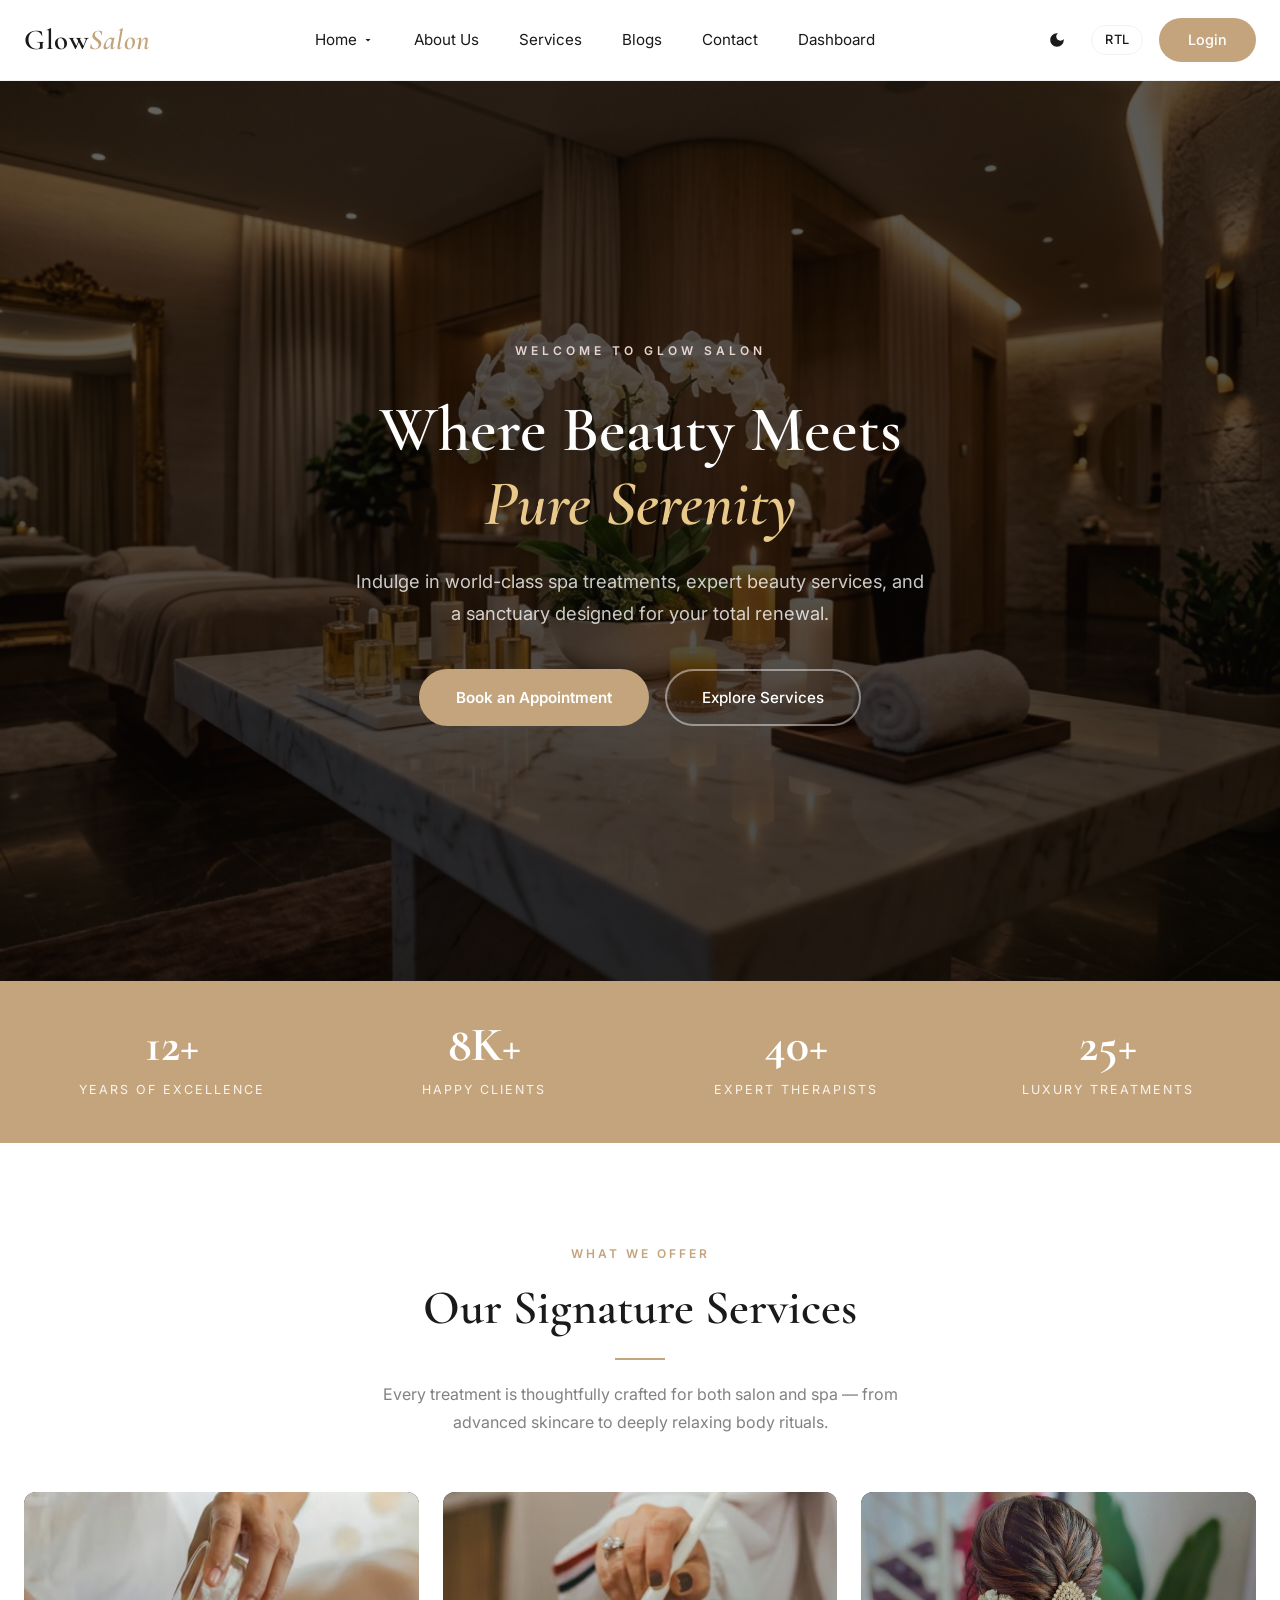
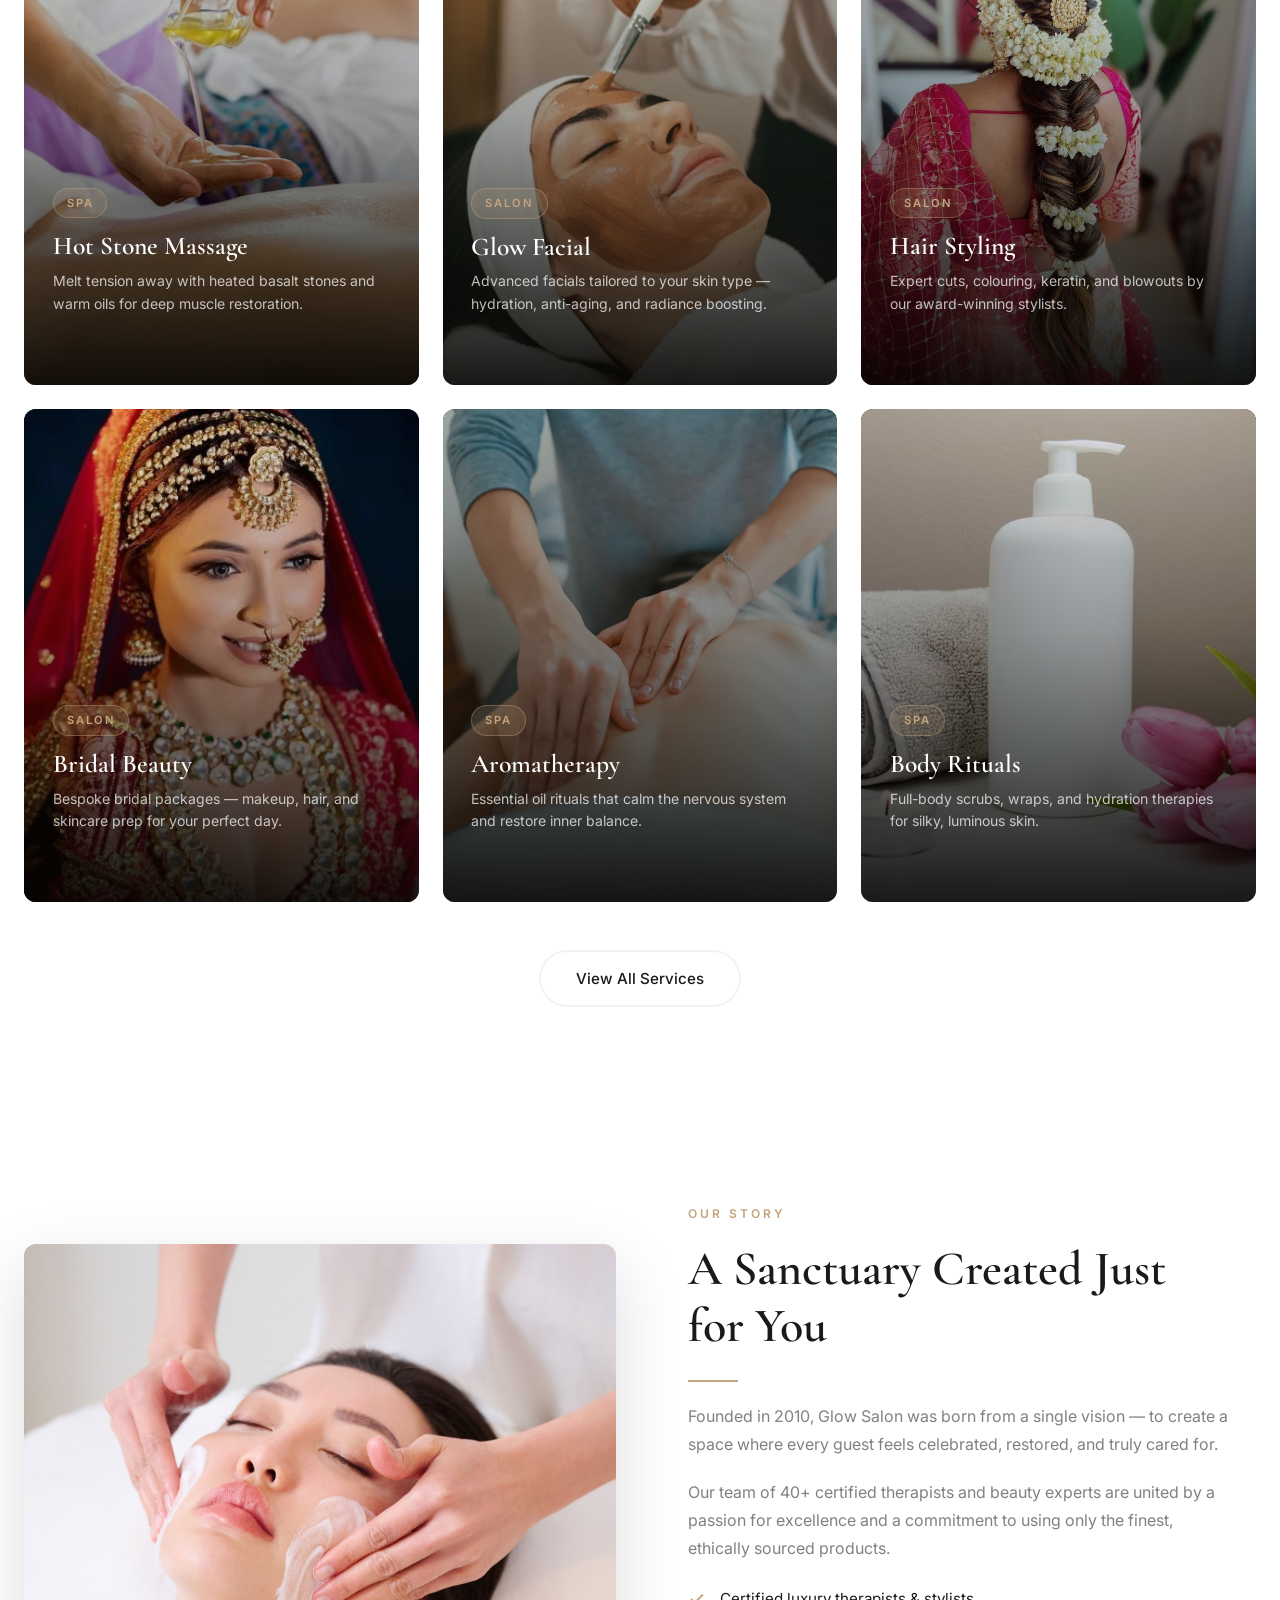
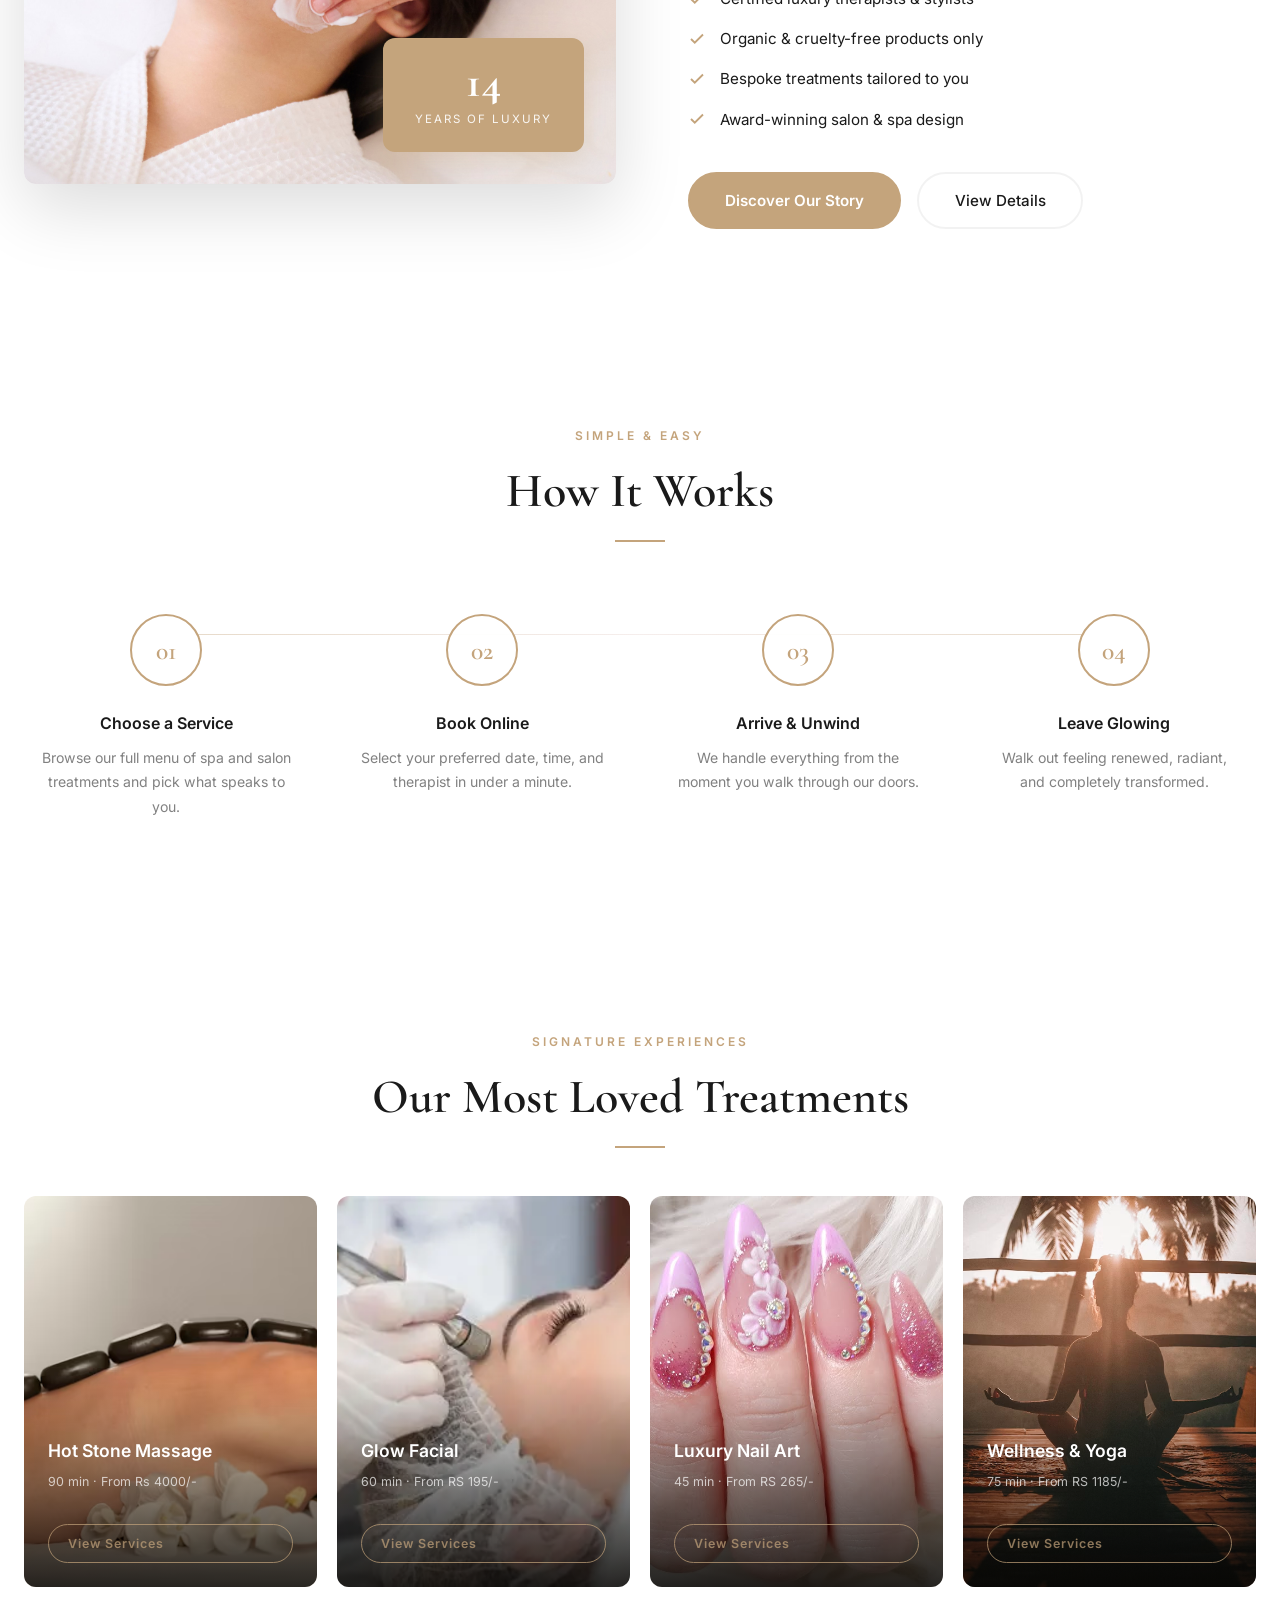
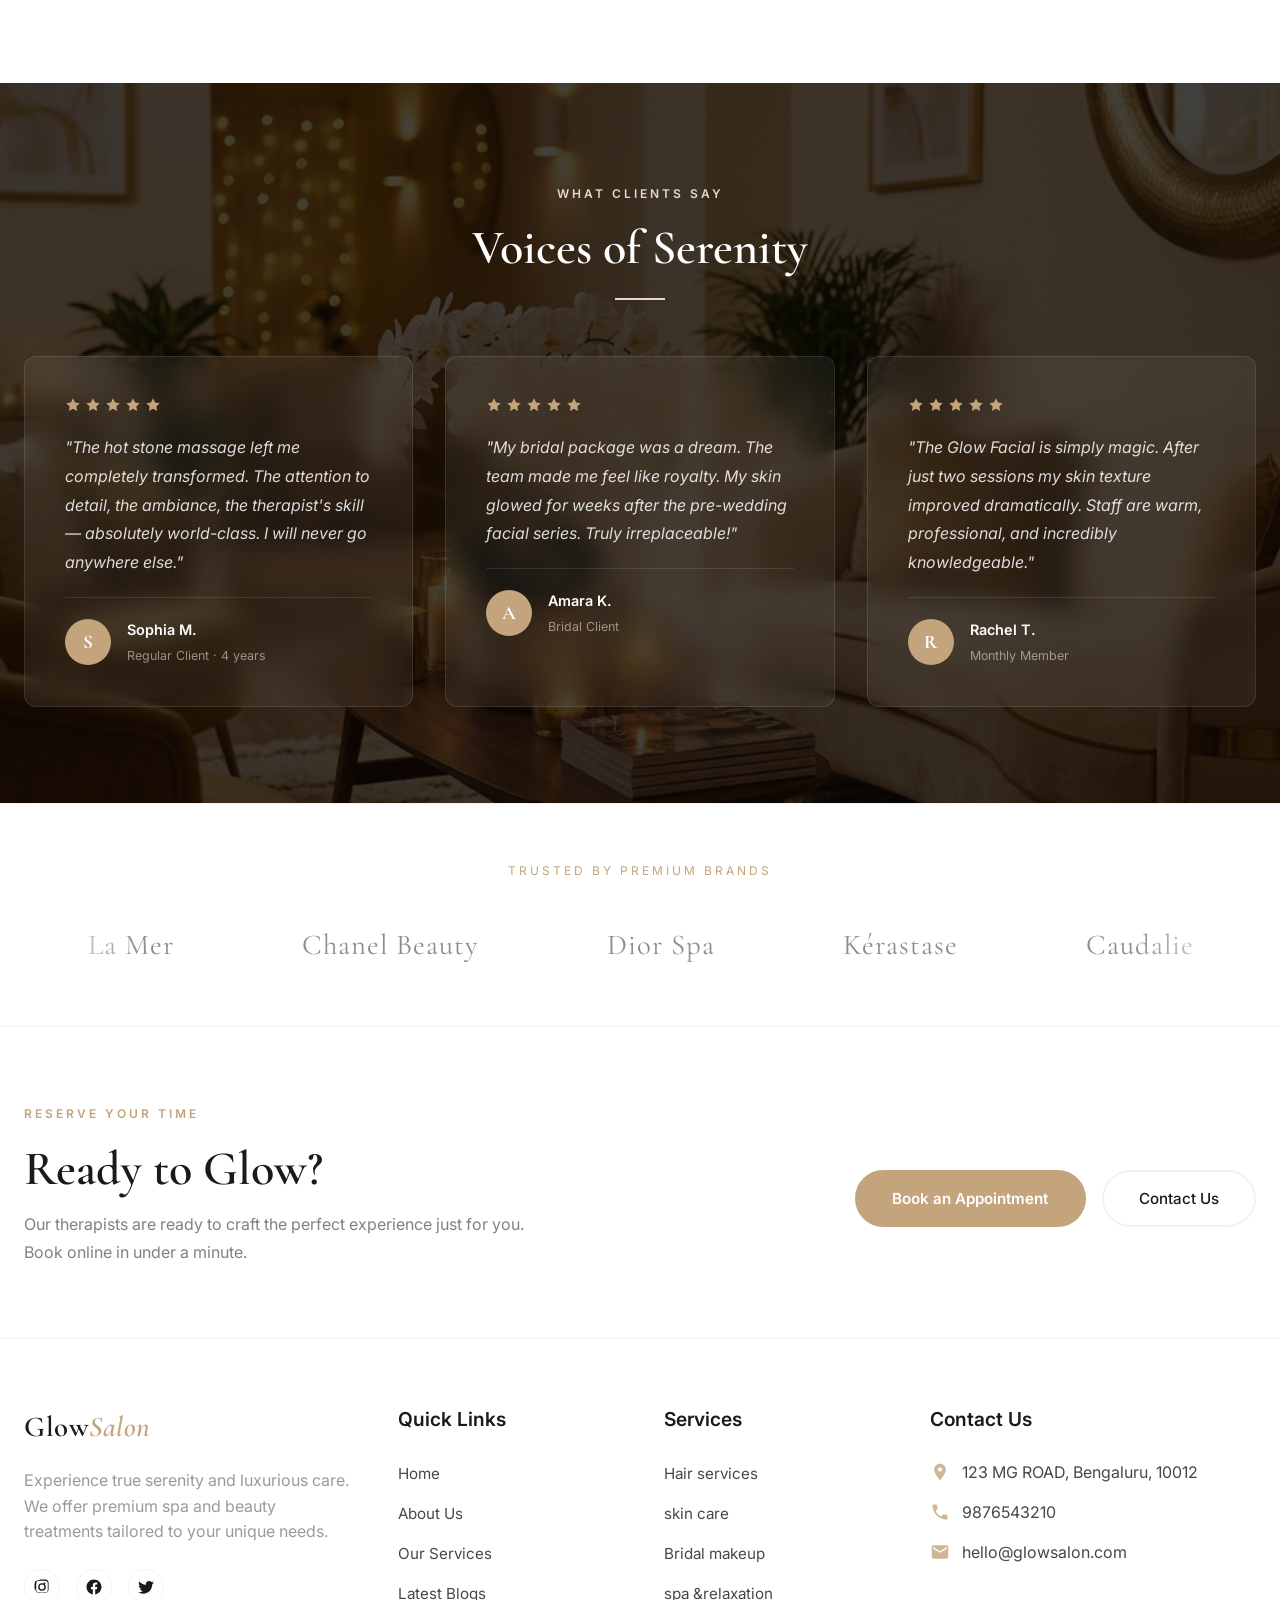
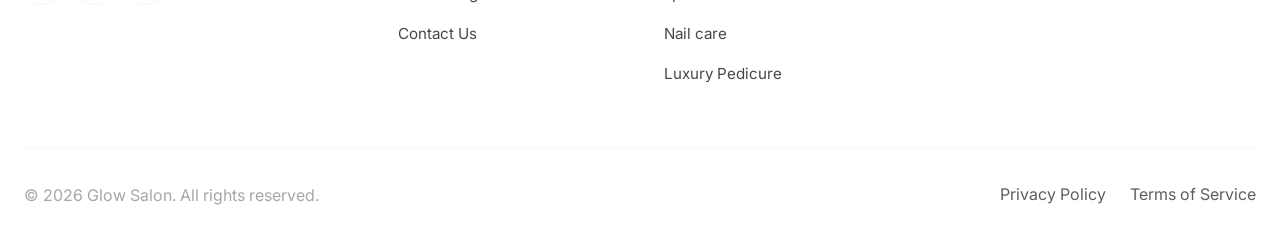
==== index.html @ 2a0e1c9e "update" ====
<!DOCTYPE html>
<html lang="en" dir="ltr">
<head>
    <meta charset="UTF-8">
    <meta name="viewport" content="width=device-width, initial-scale=1.0">
    <title>Glow Salon | Premium Spa & Beauty</title>
    <meta name="description" content="Glow Salon offers premium spa treatments, beauty services, and wellness experiences. Book your luxurious appointment today.">

    <!-- Favicon -->
    <!--<link rel="icon" type="image/svg+xml" href="data:image/svg+xml,<svg xmlns='http://www.w3.org/2000/svg' viewBox='0 0 24 24' fill='none' stroke='%23C4A47C' stroke-width='1.5'><path d='M12 22c-4-4-6-8-6-12 0-3.5 2-6 6-8 4 2 6 4.5 6 8 0 4-2 8-6 12z'/></svg>">-->
<link rel="icon" type="image/png" href="../Images/makeup (2).png">
    <!-- Fonts -->
    <link rel="preconnect" href="https://fonts.googleapis.com">
    <link href="https://fonts.googleapis.com/css2?family=Cormorant+Garamond:ital,wght@0,500;0,600;0,700;1,500&family=Inter:wght@300;400;500;600&display=swap" rel="stylesheet">

    <!-- Stylesheets -->
    <link rel="stylesheet" href="css/navbar.css">
    <link rel="stylesheet" href="css/global.css">
    <link rel="stylesheet" href="css/footer.css">
    <link rel="stylesheet" href="css/home.css">
</head>
<body data-theme="light">

    <!-- HEADER -->
    <div id="header-placeholder"></div>

    <main>

        <!-- ===================== HERO ===================== -->
        <section class="hero" id="home">
            <div class="hero-bg"></div>
            <div class="hero-overlay"></div>
            <div class="hero-content">
                <span class="section-label">Welcome to Glow Salon</span>
                <h1>Where Beauty Meets<br><em>Pure Serenity</em></h1>
                <p>Indulge in world-class spa treatments, expert beauty services, and a sanctuary designed for your total renewal.</p>
                <div class="btn-group" style="justify-content:center; margin-top:2.5rem;">
                    <a href="#booking" class="btn-primary">Book an Appointment</a>
                    <a href="#services" class="btn-secondary">Explore Services</a>
                </div>
            </div>
            
        </section>

        <!-- ===================== STATS ===================== -->
        <section class="stats-bar">
            <div class="container">
                <div class="stats-grid">
                    <div class="stat-item reveal"><span class="num">12+</span><span class="label">Years of Excellence</span></div>
                    <div class="stat-item reveal reveal-delay-1"><span class="num">8K+</span><span class="label">Happy Clients</span></div>
                    <div class="stat-item reveal reveal-delay-2"><span class="num">40+</span><span class="label">Expert Therapists</span></div>
                    <div class="stat-item reveal reveal-delay-3"><span class="num">25+</span><span class="label">Luxury Treatments</span></div>
                </div>
            </div>
        </section>

        <!-- ===================== SERVICES (Image Cards) ===================== -->
        <section class="services-section section-padding" id="services">
            <div class="container">
                <div class="text-center">
                    <span class="section-label">What We Offer</span>
                    <h2>Our Signature Services</h2>
                    <div class="divider"></div>
                    <p style="max-width:580px; margin-inline:auto;">Every treatment is thoughtfully crafted for both salon and spa — from advanced skincare to deeply relaxing body rituals.</p>
                </div>

                <div class="services-image-grid">

                    <!-- Spa: Hot Stone Massage -->
                    <a href="service-details.html#spa" class="service-img-card reveal" style="text-decoration:none;display:block;">
                        <img src="../images/hot stone.avif" alt="Hot Stone Massage" loading="lazy">
                        <div class="sic-gradient"></div>
                        <div class="sic-overlay"></div>
                        <div class="sic-content">
                            <span class="sic-badge">Spa</span>
                            <h3>Hot Stone Massage</h3>
                            <p>Melt tension away with heated basalt stones and warm oils for deep muscle restoration.</p>
                            <span class="sic-tag">View Details <svg viewBox="0 0 24 24" stroke-width="2"><path d="M5 12h14M12 5l7 7-7 7"/></svg></span>
                        </div>
                    </a>

                    <!-- Salon: Luxury Facial -->
                    <a href="service-details.html#skin" class="service-img-card reveal reveal-delay-1" style="text-decoration:none;display:block;">
                        <img src="../images/facial.avif" alt="Luxury Facial" loading="lazy">
                        <div class="sic-gradient"></div>
                        <div class="sic-overlay"></div>
                        <div class="sic-content">
                            <span class="sic-badge">Salon</span>
                            <h3>Glow Facial</h3>
                            <p>Advanced facials tailored to your skin type — hydration, anti-aging, and radiance boosting.</p>
                            <span class="sic-tag">View Details <svg viewBox="0 0 24 24" stroke-width="2"><path d="M5 12h14M12 5l7 7-7 7"/></svg></span>
                        </div>
                    </a>

                    <!-- Salon: Hair Styling -->
                    <a href="service-details.html#hair" class="service-img-card reveal reveal-delay-2" style="text-decoration:none;display:block;">
                        <img src="../images/hair style.jpg" alt="Hair Styling" loading="lazy">
                        <div class="sic-gradient"></div>
                        <div class="sic-overlay"></div>
                        <div class="sic-content">
                            <span class="sic-badge">Salon</span>
                            <h3>Hair Styling</h3>
                            <p>Expert cuts, colouring, keratin, and blowouts by our award-winning stylists.</p>
                            <span class="sic-tag">View Details <svg viewBox="0 0 24 24" stroke-width="2"><path d="M5 12h14M12 5l7 7-7 7"/></svg></span>
                        </div>
                    </a>

                    <!-- Salon: Bridal Makeup -->
                    <a href="service-details.html#bridal" class="service-img-card reveal" style="text-decoration:none;display:block;">
                        <img src="../images/bride.jpg" alt="Bridal Makeup" loading="lazy">
                        <div class="sic-gradient"></div>
                        <div class="sic-overlay"></div>
                        <div class="sic-content">
                            <span class="sic-badge">Salon</span>
                            <h3>Bridal Beauty</h3>
                            <p>Bespoke bridal packages — makeup, hair, and skincare prep for your perfect day.</p>
                            <span class="sic-tag">View Details <svg viewBox="0 0 24 24" stroke-width="2"><path d="M5 12h14M12 5l7 7-7 7"/></svg></span>
                        </div>
                    </a>

                    <!-- Spa: Aromatherapy -->
                    <a href="service-details.html#spa" class="service-img-card reveal reveal-delay-1" style="text-decoration:none;display:block;">
                        <img src="../images/aroma therapy.avif" alt="Aromatherapy" loading="lazy">
                        <div class="sic-gradient"></div>
                        <div class="sic-overlay"></div>
                        <div class="sic-content">
                            <span class="sic-badge">Spa</span>
                            <h3>Aromatherapy</h3>
                            <p>Essential oil rituals that calm the nervous system and restore inner balance.</p>
                            <span class="sic-tag">View Details <svg viewBox="0 0 24 24" stroke-width="2"><path d="M5 12h14M12 5l7 7-7 7"/></svg></span>
                        </div>
                    </a>

                    <!-- Spa: Body Ritual -->
                    <a href="service-details.html#spa" class="service-img-card reveal reveal-delay-2" style="text-decoration:none;display:block;">
                        <img src="../images/body.avif" alt="Body Ritual" loading="lazy">
                        <div class="sic-gradient"></div>
                        <div class="sic-overlay"></div>
                        <div class="sic-content">
                            <span class="sic-badge">Spa</span>
                            <h3>Body Rituals</h3>
                            <p>Full-body scrubs, wraps, and hydration therapies for silky, luminous skin.</p>
                            <span class="sic-tag">View Details <svg viewBox="0 0 24 24" stroke-width="2"><path d="M5 12h14M12 5l7 7-7 7"/></svg></span>
                        </div>
                    </a>

                </div>

                <div class="text-center" style="margin-top:3rem;">
                    <a href="services.html" class="btn-secondary">View All Services</a>
                </div>
            </div>
        </section>

        <!-- ===================== ABOUT ===================== -->
        <section class="about-section section-padding" id="about">
            <div class="container">
                <div class="grid-2">
                    <div class="about-image-wrap reveal-left">
                        <img src="../images/cleansing.jpg" alt="Luxury spa treatment room" loading="lazy">
                        <div class="about-badge">
                            <span class="big">14</span>
                            <span class="small">Years of Luxury</span>
                        </div>
                    </div>
                    <div class="about-text reveal-right">
                        <span class="section-label">Our Story</span>
                        <h2>A Sanctuary Created Just for You</h2>
                        <div class="divider left"></div>
                        <p>Founded in 2010, Glow Salon was born from a single vision — to create a space where every guest feels celebrated, restored, and truly cared for.</p>
                        <p>Our team of 40+ certified therapists and beauty experts are united by a passion for excellence and a commitment to using only the finest, ethically sourced products.</p>
                        <ul class="about-list">
                            <li><svg viewBox="0 0 24 24"><path d="M20 6 9 17l-5-5"/></svg> Certified luxury therapists & stylists</li>
                            <li><svg viewBox="0 0 24 24"><path d="M20 6 9 17l-5-5"/></svg> Organic & cruelty-free products only</li>
                            <li><svg viewBox="0 0 24 24"><path d="M20 6 9 17l-5-5"/></svg> Bespoke treatments tailored to you</li>
                            <li><svg viewBox="0 0 24 24"><path d="M20 6 9 17l-5-5"/></svg> Award-winning salon & spa design</li>
                        </ul>
                        <div class="btn-group">
                            <a href="about.html" class="btn-primary">Discover Our Story</a>
                            <a href="#booking" class="btn-secondary">View Details</a>
                        </div>
                    </div>
                </div>
            </div>
        </section>

        <!-- ===================== HOW IT WORKS ===================== -->
        <section class="process-section section-padding">
            <div class="container">
                <div class="text-center">
                    <span class="section-label">Simple & Easy</span>
                    <h2>How It Works</h2>
                    <div class="divider"></div>
                </div>
                <div class="process-grid">
                    <div class="process-step reveal">
                        <div class="process-num">01</div>
                        <h4>Choose a Service</h4>
                        <p>Browse our full menu of spa and salon treatments and pick what speaks to you.</p>
                    </div>
                    <div class="process-step reveal reveal-delay-1">
                        <div class="process-num">02</div>
                        <h4>Book Online</h4>
                        <p>Select your preferred date, time, and therapist in under a minute.</p>
                    </div>
                    <div class="process-step reveal reveal-delay-2">
                        <div class="process-num">03</div>
                        <h4>Arrive & Unwind</h4>
                        <p>We handle everything from the moment you walk through our doors.</p>
                    </div>
                    <div class="process-step reveal reveal-delay-3">
                        <div class="process-num">04</div>
                        <h4>Leave Glowing</h4>
                        <p>Walk out feeling renewed, radiant, and completely transformed.</p>
                    </div>
                </div>
            </div>
        </section>

        <!-- ===================== TREATMENTS GRID ===================== -->
        <section class="treatments-section section-padding">
            <div class="container">
                <div class="text-center" style="margin-bottom:3rem;">
                    <span class="section-label">Signature Experiences</span>
                    <h2>Our Most Loved Treatments</h2>
                    <div class="divider"></div>
                </div>
                <div class="treatments-grid">
                    <a href="service-details.html#spa" class="treatment-card reveal" style="text-decoration:none;">
                        <img src="../images/hot.avif" alt="Hot Stone Massage" loading="lazy">
                        <div class="treatment-overlay">
                            <h4>Hot Stone Massage</h4>
                            <span>90 min · From Rs 4000/-</span>
                            <span class="treatment-btn">View Services</span>
                        </div>
                    </a>
                    <a href="service-details.html#skin" class="treatment-card reveal reveal-delay-1" style="text-decoration:none;">
                        <img src="../images/microderma.webp" alt="Luxury Facial" loading="lazy">
                        <div class="treatment-overlay">
                            <h4>Glow Facial</h4>
                            <span>60 min · From RS 195/-</span>
                            <span class="treatment-btn">View Services</span>
                        </div>
                    </a>
                    <a href="service-details.html#nails" class="treatment-card reveal reveal-delay-2" style="text-decoration:none;">
                        <img src="/images/nailart.jpg" alt="Nail Art" loading="lazy">
                        <div class="treatment-overlay">
                            <h4>Luxury Nail Art</h4>
                            <span>45 min · From RS 265/-</span>
                            <span class="treatment-btn">View Services</span>
                        </div>
                    </a>
                    <a href="service-details.html#wellness" class="treatment-card reveal reveal-delay-3" style="text-decoration:none;">
                        <img src="../images/wellness.avif" alt="Wellness & Yoga" loading="lazy">
                        <div class="treatment-overlay">
                            <h4>Wellness & Yoga</h4>
                            <span>75 min · From RS 1185/-</span>
                            <span class="treatment-btn">View Services</span>
                        </div>
                    </a>
                </div>
            </div>
        </section>

        <!-- ===================== TESTIMONIALS ===================== -->
        <section class="testimonials-section section-padding">
            <div class="container">
                <div class="text-center" style="margin-bottom:3.5rem;">
                    <span class="section-label">What Clients Say</span>
                    <h2>Voices of Serenity</h2>
                    <div class="divider"></div>
                </div>
                <div class="grid-3 auto-center">
                    <div class="testimonial-card reveal">
                        <div class="testimonial-stars">
                            <svg viewBox="0 0 24 24"><polygon points="12 2 15.09 8.26 22 9.27 17 14.14 18.18 21.02 12 17.77 5.82 21.02 7 14.14 2 9.27 8.91 8.26 12 2"/></svg>
                            <svg viewBox="0 0 24 24"><polygon points="12 2 15.09 8.26 22 9.27 17 14.14 18.18 21.02 12 17.77 5.82 21.02 7 14.14 2 9.27 8.91 8.26 12 2"/></svg>
                            <svg viewBox="0 0 24 24"><polygon points="12 2 15.09 8.26 22 9.27 17 14.14 18.18 21.02 12 17.77 5.82 21.02 7 14.14 2 9.27 8.91 8.26 12 2"/></svg>
                            <svg viewBox="0 0 24 24"><polygon points="12 2 15.09 8.26 22 9.27 17 14.14 18.18 21.02 12 17.77 5.82 21.02 7 14.14 2 9.27 8.91 8.26 12 2"/></svg>
                            <svg viewBox="0 0 24 24"><polygon points="12 2 15.09 8.26 22 9.27 17 14.14 18.18 21.02 12 17.77 5.82 21.02 7 14.14 2 9.27 8.91 8.26 12 2"/></svg>
                        </div>
                        <p class="testimonial-text">"The hot stone massage left me completely transformed. The attention to detail, the ambiance, the therapist's skill — absolutely world-class. I will never go anywhere else."</p>
                        <div class="testimonial-author">
                            <div class="testimonial-avatar">S</div>
                            <div><div class="testimonial-name">Sophia M.</div><div class="testimonial-role">Regular Client · 4 years</div></div>
                        </div>
                    </div>
                    <div class="testimonial-card reveal reveal-delay-1">
                        <div class="testimonial-stars">
                            <svg viewBox="0 0 24 24"><polygon points="12 2 15.09 8.26 22 9.27 17 14.14 18.18 21.02 12 17.77 5.82 21.02 7 14.14 2 9.27 8.91 8.26 12 2"/></svg>
                            <svg viewBox="0 0 24 24"><polygon points="12 2 15.09 8.26 22 9.27 17 14.14 18.18 21.02 12 17.77 5.82 21.02 7 14.14 2 9.27 8.91 8.26 12 2"/></svg>
                            <svg viewBox="0 0 24 24"><polygon points="12 2 15.09 8.26 22 9.27 17 14.14 18.18 21.02 12 17.77 5.82 21.02 7 14.14 2 9.27 8.91 8.26 12 2"/></svg>
                            <svg viewBox="0 0 24 24"><polygon points="12 2 15.09 8.26 22 9.27 17 14.14 18.18 21.02 12 17.77 5.82 21.02 7 14.14 2 9.27 8.91 8.26 12 2"/></svg>
                            <svg viewBox="0 0 24 24"><polygon points="12 2 15.09 8.26 22 9.27 17 14.14 18.18 21.02 12 17.77 5.82 21.02 7 14.14 2 9.27 8.91 8.26 12 2"/></svg>
                        </div>
                        <p class="testimonial-text">"My bridal package was a dream. The team made me feel like royalty. My skin glowed for weeks after the pre-wedding facial series. Truly irreplaceable!"</p>
                        <div class="testimonial-author">
                            <div class="testimonial-avatar">A</div>
                            <div><div class="testimonial-name">Amara K.</div><div class="testimonial-role">Bridal Client</div></div>
                        </div>
                    </div>
                    <div class="testimonial-card reveal reveal-delay-2">
                        <div class="testimonial-stars">
                            <svg viewBox="0 0 24 24"><polygon points="12 2 15.09 8.26 22 9.27 17 14.14 18.18 21.02 12 17.77 5.82 21.02 7 14.14 2 9.27 8.91 8.26 12 2"/></svg>
                            <svg viewBox="0 0 24 24"><polygon points="12 2 15.09 8.26 22 9.27 17 14.14 18.18 21.02 12 17.77 5.82 21.02 7 14.14 2 9.27 8.91 8.26 12 2"/></svg>
                            <svg viewBox="0 0 24 24"><polygon points="12 2 15.09 8.26 22 9.27 17 14.14 18.18 21.02 12 17.77 5.82 21.02 7 14.14 2 9.27 8.91 8.26 12 2"/></svg>
                            <svg viewBox="0 0 24 24"><polygon points="12 2 15.09 8.26 22 9.27 17 14.14 18.18 21.02 12 17.77 5.82 21.02 7 14.14 2 9.27 8.91 8.26 12 2"/></svg>
                            <svg viewBox="0 0 24 24"><polygon points="12 2 15.09 8.26 22 9.27 17 14.14 18.18 21.02 12 17.77 5.82 21.02 7 14.14 2 9.27 8.91 8.26 12 2"/></svg>
                        </div>
                        <p class="testimonial-text">"The Glow Facial is simply magic. After just two sessions my skin texture improved dramatically. Staff are warm, professional, and incredibly knowledgeable."</p>
                        <div class="testimonial-author">
                            <div class="testimonial-avatar">R</div>
                            <div><div class="testimonial-name">Rachel T.</div><div class="testimonial-role">Monthly Member</div></div>
                        </div>
                    </div>
                </div>
            </div>
        </section>

        <!-- ===================== TRUST BAR ===================== -->
        <section class="trust-section">
            <div class="container" style="overflow: hidden;">
                <p class="trust-label">Trusted by Premium Brands</p>
                <div class="trust-marquee">
                    <div class="trust-track">
                        <!-- Original Set -->
                        <span class="trust-logo">La Mer</span>
                        <span class="trust-logo">Chanel Beauty</span>
                        <span class="trust-logo">Dior Spa</span>
                        <span class="trust-logo">Kérastase</span>
                        <span class="trust-logo">Caudalie</span>
                        <span class="trust-logo">Sisley Paris</span>
                        <!-- Duplicate Set for infinite scroll -->
                        <span class="trust-logo">La Mer</span>
                        <span class="trust-logo">Chanel Beauty</span>
                        <span class="trust-logo">Dior Spa</span>
                        <span class="trust-logo">Kérastase</span>
                        <span class="trust-logo">Caudalie</span>
                        <span class="trust-logo">Sisley Paris</span>
                    </div>
                </div>
            </div>
        </section>

        <!-- ===================== BOOKING CTA ===================== -->
        <section class="booking-section" id="booking">
            <div class="container">
                <div class="booking-inner">
                    <div>
                        <span class="section-label">Reserve Your Time</span>
                        <h2>Ready to Glow?</h2>
                        <p>Our therapists are ready to craft the perfect experience just for you. Book online in under a minute.</p>
                    </div>
                    <div class="btn-group">
                        <a href="#" class="btn-primary">Book an Appointment</a>
                        <a href="contact.html" class="btn-secondary">Contact Us</a>
                    </div>
                </div>
            </div>
        </section>

    </main>

    <!-- FOOTER -->
    <div id="footer-placeholder"></div>

    <!-- Scripts -->
    <script src="js/loadComponents.js"></script>
    <script>
        document.addEventListener('DOMContentLoaded', () => {
            // Hero ken-burns on load
            const hero = document.querySelector('.hero');
            if (hero) setTimeout(() => hero.classList.add('in-view'), 100);

            // Scroll-reveal
            const revealEls = document.querySelectorAll('.reveal, .reveal-left, .reveal-right');
            const observer = new IntersectionObserver((entries) => {
                entries.forEach(e => {
                    if (e.isIntersecting) { e.target.classList.add('visible'); observer.unobserve(e.target); }
                });
            }, { threshold: 0.10 });
            revealEls.forEach(el => observer.observe(el));

            // Animated counters in stats bar
            const counters = document.querySelectorAll('.stat-item .num');
            const countObserver = new IntersectionObserver((entries) => {
                entries.forEach(e => {
                    if (!e.isIntersecting) return;
                    const el = e.target;
                    const target = parseInt(el.textContent);
                    const suffix = el.textContent.replace(/[0-9]/g, '');
                    let current = 0;
                    const step = Math.ceil(target / 40);
                    const timer = setInterval(() => {
                        current = Math.min(current + step, target);
                        el.textContent = current + suffix;
                        if (current >= target) clearInterval(timer);
                    }, 35);
                    countObserver.unobserve(el);
                });
            }, { threshold: 0.5 });
            counters.forEach(c => countObserver.observe(c));
        });
    </script>
</body>
</html>
---- css/navbar.css ----
/* 
 * ==========================================
 * LUXE ELEGANCE NAVIGATION COMPONENT
 * ==========================================
 */

/* CSS Variables for Light & Dark Themes */
:root {
    /* Light Mode Colors (Luxe Elegance) */
    --nav-bg: rgba(255, 255, 255, 0.95);
    --nav-text: #1A1A1A;
    --nav-accent-primary: #C4A47C;   /* Champagne Gold */
    --nav-accent-hover: #B09068;     /* Darker Gold */
    --nav-accent-secondary: #E8D5D1; /* Soft Rose */
    --nav-dropdown-bg: #FFFFFF;
    --nav-dropdown-shadow: rgba(0, 0, 0, 0.08);
    --nav-border: rgba(0, 0, 0, 0.05);
    --nav-font-logo: 'Cormorant Garamond', serif;
    --nav-font-ui: 'Inter', sans-serif;
}

[data-theme='dark'] {
    /* Dark Mode Colors (Luxe Elegance) */
    --nav-bg: rgba(18, 18, 18, 0.95);
    --nav-text: #F2F2F2;
    --nav-accent-primary: #D4B68D;   /* Luminous Gold */
    --nav-accent-hover: #E0C299;     /* Lighter Gold */
    --nav-accent-secondary: #A68A85; /* Muted Mauve */
    --nav-dropdown-bg: #1E1E1E;
    --nav-dropdown-shadow: rgba(0, 0, 0, 0.5);
    --nav-border: rgba(255, 255, 255, 0.05);
}

/* Basic Resets to ensure the component behaves independently */
.luxe-header * {
    box-sizing: border-box;
}

/* 
 * 1. Header Wrapper & Sticky Positioning 
 * Ensuring it doesn't break content below by keeping it visually separate
 */
.luxe-header {
    position: sticky;
    top: 0;
    z-index: 1000;
    width: 100%;
    background: var(--nav-bg);
    backdrop-filter: blur(12px);
    -webkit-backdrop-filter: blur(12px);
    border-bottom: 1px solid var(--nav-border);
    transition: background 0.4s ease, border-color 0.4s ease;
    font-family: var(--nav-font-ui);
    color: var(--nav-text);
}

/* 
 * 2. Container & Breakpoints 
 * Mobile: < 640px 
 * Tablet: 640px - 1024px 
 * Desktop: 1024px - 1280px 
 * Large: > 1280px 
 */
.luxe-nav-container {
    display: flex;
    justify-content: space-between;
    align-items: center;
    margin: 0 auto;
    padding: 0 1.5rem;
    height: 80px; /* Fixed height ensures layout stability */
    max-width: 100%;
}

@media (min-width: 1024px) {
    .luxe-nav-container { max-width: 1024px; }
}
@media (min-width: 1280px) {
    .luxe-nav-container { max-width: 1280px; }
}

/* 3. Logo */
.luxe-logo {
    font-family: var(--nav-font-logo);
    font-size: 1.8rem;
    font-weight: 600;
    color: var(--nav-text);
    text-decoration: none;
    letter-spacing: 0.5px;
    display: flex;
    align-items: center;
}
.luxe-logo span {
    color: var(--nav-accent-primary);
    font-style: italic;
}

/* 4. Desktop Navigation Links */
.luxe-nav-links {
    display: flex;
    align-items: center;
    gap: 2.5rem;
    margin: 0;
    padding: 0;
    list-style: none;
}

.luxe-nav-link {
    color: var(--nav-text);
    text-decoration: none;
    font-size: 0.95rem;
    font-weight: 400;
    transition: color 0.3s ease;
    display: flex;
    align-items: center;
    gap: 0.3rem;
    position: relative;
}

/* Elegant Hover Effect */
.luxe-nav-link::after {
    content: '';
    position: absolute;
    bottom: -4px;
    left: 0;
    width: 0%;
    height: 1px;
    background-color: var(--nav-accent-primary);
    transition: width 0.3s ease;
}
.luxe-nav-link:hover {
    color: var(--nav-accent-primary);
}
.luxe-nav-link:hover::after {
    width: 100%;
}

/* Dropdown Styling */
.luxe-dropdown {
    position: relative;
}
.luxe-dropdown-icon {
    width: 12px;
    height: 12px;
    fill: currentColor;
    transition: transform 0.3s ease;
}
.luxe-dropdown:hover .luxe-dropdown-icon {
    transform: rotate(180deg);
}

.luxe-dropdown-content {
    position: absolute;
    top: 100%;
    left: 0; /* Changed dynamically by RTL */
    background: var(--nav-dropdown-bg);
    min-width: 220px;
    box-shadow: 0 10px 40px var(--nav-dropdown-shadow);
    border-radius: 8px;
    padding: 0.5rem 0;
    opacity: 0;
    visibility: hidden;
    transform: translateY(15px);
    transition: all 0.3s cubic-bezier(0.4, 0, 0.2, 1);
    border: 1px solid var(--nav-border);
    margin-top: 1rem;
}

/* The invisible bridge to prevent hover loss */
.luxe-dropdown::after {
    content: '';
    position: absolute;
    top: 100%;
    left: 0;
    width: 100%;
    height: 1rem;
}

.luxe-dropdown:hover .luxe-dropdown-content {
    opacity: 1;
    visibility: visible;
    transform: translateY(0);
}

.luxe-dropdown-content a {
    display: block;
    padding: 0.8rem 1.5rem;
    color: var(--nav-text);
    text-decoration: none;
    font-size: 0.9rem;
    transition: background 0.2s ease, color 0.2s ease, padding-left 0.2s ease;
}
.luxe-dropdown-content a:hover {
    background: var(--nav-border);
    color: var(--nav-accent-primary);
    padding-left: 1.8rem; /* Subtle indent effect */
}
[dir="rtl"] .luxe-dropdown-content a:hover {
    padding-left: 1.5rem;
    padding-right: 1.8rem;
}

/* RTL specific layout shifts */
[dir="rtl"] .luxe-dropdown-content {
    left: auto;
    right: 0;
}

/* 5. Actions (Theme, LTR/RTL, Login) */
.luxe-nav-actions {
    display: flex;
    align-items: center;
    gap: 1rem;
}

/* Buttons Base */
.luxe-btn-icon, .luxe-btn-text, .luxe-btn-primary {
    cursor: pointer;
    font-family: var(--nav-font-ui);
    transition: all 0.3s ease;
}

.luxe-btn-icon {
    background: transparent;
    border: 1px solid transparent;
    color: var(--nav-text);
    display: flex;
    align-items: center;
    justify-content: center;
    width: 36px;
    height: 36px;
    border-radius: 50%;
}
.luxe-btn-icon:hover {
    background: var(--nav-border);
    color: var(--nav-accent-primary);
}
.luxe-btn-icon svg { width: 18px; height: 18px; fill: currentColor; }

/* Hide specific icon based on theme */
[data-theme='light'] .icon-sun { display: none; }
[data-theme='dark'] .icon-moon { display: none; }

.luxe-btn-text {
    background: transparent;
    border: 1px solid var(--nav-border);
    color: var(--nav-text);
    padding: 0.4rem 0.8rem;
    border-radius: 20px;
    font-size: 0.8rem;
    font-weight: 500;
    letter-spacing: 0.5px;
}
.luxe-btn-text:hover {
    border-color: var(--nav-accent-primary);
    color: var(--nav-accent-primary);
}

.luxe-btn-primary {
    background: var(--nav-accent-primary);
    color: #FFFFFF;
    text-decoration: none;
    padding: 0.6rem 1.8rem;
    border-radius: 30px;
    font-size: 0.9rem;
    font-weight: 500;
    border: none;
}
[data-theme='dark'] .luxe-btn-primary {
    color: #1A1A1A; /* Better contrast on gold in dark mode */
}
.luxe-btn-primary:hover {
    background: var(--nav-accent-hover);
    transform: translateY(-2px);
    box-shadow: 0 4px 15px rgba(196, 164, 124, 0.3);
    color:black;
}

/* 6. Hamburger Menu (Mobile & Tablet < 1024px) */
.luxe-hamburger {
    display: none;
    background: transparent;
    border: none;
    cursor: pointer;
    padding: 0.5rem;
    flex-direction: column;
    gap: 5px;
    z-index: 1001; /* Above mobile menu overlay */
}
.luxe-hamburger span {
    display: block;
    width: 24px;
    height: 2px;
    background-color: var(--nav-text);
    transition: all 0.3s ease;
}

/* 7. Mobile Menu Overlay */
.luxe-mobile-menu {
    position: fixed;
    top: 80px;
    left: 0;
    width: 100%;
    height: calc(100vh - 80px);
    background: var(--nav-bg);
    padding: 2rem;
    transform: translateX(-100%); /* Default LTR hide */
    transition: transform 0.4s cubic-bezier(0.4, 0, 0.2, 1);
    overflow-y: auto;
    z-index: 999;
}
[dir="rtl"] .luxe-mobile-menu {
    transform: translateX(100%); /* Default RTL hide */
}
.luxe-mobile-menu.active {
    transform: translateX(0) !important;
}

.luxe-mobile-menu ul {
    list-style: none;
    padding: 0;
    margin: 0;
}
.luxe-mobile-menu li {
    border-bottom: 1px solid var(--nav-border);
}
.luxe-mobile-link {
    display: flex;
    justify-content: space-between;
    align-items: center;
    padding: 1.2rem 0;
    color: var(--nav-text);
    text-decoration: none;
    font-size: 1.1rem;
    font-weight: 400;
}
.luxe-mobile-dropdown {
    display: none;
    background: rgba(0,0,0,0.02);
    padding: 0.5rem 1rem;
}
[data-theme='dark'] .luxe-mobile-dropdown { background: rgba(255,255,255,0.02); }
.luxe-mobile-dropdown a {
    display: block;
    padding: 0.8rem 0;
    color: var(--nav-text);
    text-decoration: none;
    font-size: 0.95rem;
    opacity: 0.8;
}
.luxe-mobile-menu .luxe-btn-primary {
    display: block;
    text-align: center;
    margin-top: 2rem;
}

/* Media Queries to show/hide Desktop vs Mobile navs */
@media (max-width: 1023px) {
    .luxe-nav-links { display: none; }
    .luxe-hamburger { display: flex; }
    .luxe-nav-actions .luxe-btn-primary { display: none; } /* Move login to mobile menu */
}

/* Hamburger Active Animations */
.luxe-hamburger.active span:nth-child(1) {
    transform: translateY(7px) rotate(45deg);
}
.luxe-hamburger.active span:nth-child(2) {
    opacity: 0;
}
.luxe-hamburger.active span:nth-child(3) {
    transform: translateY(-7px) rotate(-45deg);
}

/* 
 * DUMMY CONTENT STYLES (For previewing only, not part of navbar) 
 */
body {
    margin: 0;
    background: var(--nav-bg);
    color: var(--nav-text);
    transition: background 0.4s ease, color 0.4s ease;
}
.preview-content {
    padding: 4rem 2rem;
    max-width: 1024px;
    margin: 0 auto;
    min-height: 150vh; /* to force scrolling to show sticky header */
    font-family: var(--nav-font-ui);
}
.preview-content h1 {
    font-family: var(--nav-font-logo);
    font-size: 3.5rem;
    margin-bottom: 1rem;
}
.preview-content p {
    font-size: 1.1rem;
    line-height: 1.8;
    opacity: 0.8;
}
---- css/global.css ----
/*
 * ==========================================
 * GLOW SALON — GLOBAL DESIGN SYSTEM
 * ==========================================
 */

*, *::before, *::after { margin: 0; padding: 0; box-sizing: border-box; }

:root {
    --color-primary:       #C4A47C;
    --color-primary-dark:  #B09068;
    --color-secondary:     #E8D5D1;
    --color-muted:         rgba(26,26,26,0.55);
    --font-logo:   'Cormorant Garamond', serif;
    --font-ui:     'Inter', sans-serif;
    --radius-full: 999px;
    --radius-md:   12px;
    --shadow-gold: 0 8px 30px rgba(196,164,124,0.30);
    --shadow-md:   0 8px 30px rgba(0,0,0,0.10);
    --transition:  all 0.3s ease;
    --section-gap: 6rem;
}
[data-theme='dark'] { --color-muted: rgba(242,242,242,0.55); }

html { scroll-behavior: smooth; }

body {
    background-color: var(--nav-bg, #fff);
    color: var(--nav-text, #1A1A1A);
    font-family: var(--font-ui);
    font-size: 1rem;
    line-height: 1.7;
    -webkit-font-smoothing: antialiased;
    overflow-x: hidden;
    transition: background-color 0.4s ease, color 0.4s ease;
}

img { display: block; max-width: 100%; height: auto; object-fit: cover; }
a { color: var(--color-primary); text-decoration: none; transition: var(--transition); }
a:hover { color: var(--color-primary-dark); }

/* Typography — consistent across ALL pages */
h1 { font-family: var(--font-logo); font-size: clamp(2.4rem, 5vw, 4rem);    font-weight: 600; line-height: 1.15; }
h2 { font-family: var(--font-logo); font-size: clamp(1.9rem, 4vw, 3rem);    font-weight: 600; line-height: 1.2;  }
h3 { font-family: var(--font-logo); font-size: clamp(1.3rem, 2.5vw, 1.9rem);font-weight: 600; line-height: 1.25;}
h4 { font-family: var(--font-ui);   font-size: 1.1rem;  font-weight: 600; }
p  { font-size: 1rem; line-height: 1.75; color: var(--color-muted); }

.container { width: 100%; max-width: 1280px; margin-inline: auto; padding-inline: 1.5rem; }
.section-padding { padding-block: var(--section-gap); }

.text-center { text-align: center; }
.text-left   { text-align: left;  }
.text-center .btn-group { justify-content: center; }
.text-left   .btn-group { justify-content: flex-start; }

.section-label {
    display: inline-block; font-size: 0.75rem; font-weight: 600;
    letter-spacing: 3px; text-transform: uppercase;
    color: var(--color-primary); margin-bottom: 1rem;
}
.divider { width: 50px; height: 2px; background: var(--color-primary); margin: 1.25rem auto; }
.divider.left { margin-left: 0; }

/* Button Group */
.btn-group { display: flex; flex-wrap: wrap; gap: 1rem; align-items: center; margin-top: 2rem; }

/* Primary Button */
.btn-primary {
    display: inline-flex; align-items: center; gap: 0.5rem;
    padding: 0.85rem 2.2rem;
    background: var(--color-primary); color: #1A1A1A;
    border: 2px solid var(--color-primary);
    border-radius: var(--radius-full);
    font-family: var(--font-ui); font-size: 0.95rem; font-weight: 600;
    cursor: pointer; transition: var(--transition); white-space: nowrap;
}
[data-theme='dark'] .btn-primary { color: #1A1A1A; }
@media (hover: hover) {
    .btn-primary:hover { background: var(--color-primary-dark); border-color: var(--color-primary-dark); color: #1A1A1A; transform: translateY(-2px); box-shadow: var(--shadow-gold); }
}
.btn-primary:active { transform: scale(0.97); opacity: 0.9; }

/* Secondary Button */
.btn-secondary {
    display: inline-flex; align-items: center; gap: 0.5rem;
    padding: 0.85rem 2.2rem;
    background: transparent; color: var(--nav-text, #1A1A1A);
    border: 2px solid var(--nav-border, rgba(0,0,0,0.12));
    border-radius: var(--radius-full);
    font-family: var(--font-ui); font-size: 0.95rem; font-weight: 500;
    cursor: pointer; transition: var(--transition); white-space: nowrap;
}
@media (hover: hover) {
    .btn-secondary:hover { background: var(--color-primary); border-color: var(--color-primary); color: #1A1A1A; transform: translateY(-2px); box-shadow: var(--shadow-gold); }
    [data-theme='dark'] .btn-secondary:hover { color: #1A1A1A; }
}
.btn-secondary:active { transform: scale(0.97); opacity: 0.9; }

/* Card */
.card { background: var(--nav-dropdown-bg, #fff); border: 1px solid var(--nav-border, rgba(0,0,0,0.07)); border-radius: var(--radius-md); overflow: hidden; transition: var(--transition); }
@media (hover: hover) { .card:hover { box-shadow: var(--shadow-md); transform: translateY(-4px); } }
.card:active { transform: scale(0.98); }

/* Grids */
.grid-3 { display: grid; grid-template-columns: repeat(3, 1fr); gap: 2rem; }
.grid-2 { display: grid; grid-template-columns: repeat(2, 1fr); gap: 3rem; align-items: center; }

/* Odd last item centering */
.grid-3.auto-center > *:last-child:nth-child(3n+1) { grid-column: 2; }

@media (max-width: 1023px) {
    .grid-3 { grid-template-columns: repeat(2, 1fr); }
    .grid-3.auto-center > *:last-child:nth-child(odd) { grid-column: 1 / -1; max-width: 420px; margin-inline: auto; }
    .grid-2 { grid-template-columns: 1fr; }
}
@media (max-width: 639px) {
    .grid-3 { grid-template-columns: 1fr; }
    .grid-3.auto-center > *:last-child { grid-column: unset; max-width: unset; margin: 0; }
    :root { --section-gap: 4rem; }
}
---- css/footer.css ----
/* 
 * ==========================================
 * LUXE ELEGANCE FOOTER STYLES
 * ==========================================
 */

.luxe-footer {
    background-color: var(--nav-dropdown-bg); /* Inherits from navbar.css variables */
    border-top: 1px solid var(--nav-border);
    padding: 4rem 0 1rem;
    font-family: var(--nav-font-ui);
    color: var(--nav-text);
    transition: background-color 0.4s ease, border-color 0.4s ease, color 0.4s ease;
}

.footer-grid {
    display: grid;
    grid-template-columns: 1.5fr 1fr 1fr 1.5fr;
    gap: 3rem;
    margin-bottom: 3rem;
}

.footer-brand .footer-logo {
    margin-bottom: 1rem;
    display: inline-block;
}

.footer-description {
    opacity: 0.8;
    margin-bottom: 1.5rem;
    line-height: 1.6;
}

.footer-socials {
    display: flex;
    gap: 1rem;
}

.footer-socials a {
    display: flex;
    align-items: center;
    justify-content: center;
    width: 36px;
    height: 36px;
    border-radius: 50%;
    border: 1px solid var(--nav-border);
    color: var(--nav-text);
    transition: all 0.3s ease;
}

.footer-socials a:hover {
    background-color: var(--nav-accent-primary);
    border-color: var(--nav-accent-primary);
    color: #fff;
    transform: translateY(-3px);
}
[data-theme='dark'] .footer-socials a:hover {
    color: #1A1A1A; /* Better contrast in dark mode on hover */
}

.footer-socials svg {
    width: 18px;
    height: 18px;
    fill: currentColor;
}

.footer-heading {
    font-size: 1.2rem;
    margin-bottom: 1.5rem;
    color: var(--nav-text);
}

.footer-links ul {
    list-style: none;
    padding: 0;
    margin: 0;
}

.footer-links li {
    margin-bottom: 0.8rem;
}

.footer-links a {
    color: var(--nav-text);
    opacity: 0.8;
    font-size: 0.95rem;
    transition: all 0.2s ease;
    display: inline-block;
}

.footer-links a:hover {
    opacity: 1;
    color: var(--nav-accent-primary);
    transform: translateX(3px);
}
[dir="rtl"] .footer-links a:hover {
    transform: translateX(-3px);
}

.contact-list {
    list-style: none;
    padding: 0;
    margin: 0;
}

.contact-list li {
    display: flex;
    align-items: flex-start;
    gap: 0.8rem;
    margin-bottom: 1rem;
    opacity: 0.8;
    line-height: 1.5;
}

.contact-list svg {
    width: 20px;
    height: 20px;
    fill: var(--nav-accent-primary);
    flex-shrink: 0;
    margin-top: 2px;
}

.footer-bottom {
    display: flex;
    justify-content: space-between;
    align-items: center;
    padding-top: 2rem;
    border-top: 1px solid var(--nav-border);
    opacity: 0.7;
}

.footer-legal {
    display: flex;
    gap: 1.5rem;
}

.footer-legal a {
    color: var(--nav-text);
}

.footer-legal a:hover {
    color: var(--nav-accent-primary);
}

/* Responsive Footer Breakpoints */
@media (max-width: 1023px) {
    .footer-grid {
        grid-template-columns: 1fr 1fr;
    }
}

@media (max-width: 639px) {
    .footer-grid {
        grid-template-columns: 1fr;
        gap: 2rem;
    }
    .footer-bottom {
        flex-direction: column;
        gap: 1rem;
        text-align: center;
    }
}
---- css/home.css ----
/* ===========================================
   GLOW SALON — HOME PAGE STYLES (home.css)
   =========================================== */

/* ---- HERO ---- */
.hero {
    position: relative;
    min-height: 100svh;
    display: flex;
    align-items: center;
    justify-content: center;
    overflow: hidden;
    text-align: center;
}
.hero-bg {
    position: absolute; inset: 0;
    background: url('../images/hero_spa.png') center/cover no-repeat;
    transform: scale(1.06);
    transition: transform 10s ease;
    will-change: transform;
}
.hero.in-view .hero-bg { transform: scale(1); }
.hero-overlay {
    position: absolute; inset: 0;
    background: linear-gradient(160deg, rgba(8,6,4,0.62) 0%, rgba(8,6,4,0.75) 100%);
}
.hero-content {
    position: relative; z-index: 2;
    max-width: 820px;
    padding: 2rem 1.5rem;
    color: #fff;
    animation: fadeUp 1.1s ease both;
}
.hero-content .section-label { color: var(--color-secondary); letter-spacing: 4px; }
.hero-content h1 {
    color: #fff;
    margin-block: 1rem 1.5rem;
    text-shadow: 0 2px 30px rgba(0,0,0,0.35);
}
.hero-content h1 em { font-style: italic; color: #E8C98A; }
.hero-content > p { color: rgba(255,255,255,0.78); font-size: 1.15rem; max-width: 580px; margin-inline: auto; }

/* Button fixes in hero (light/dark both) */
.hero-content .btn-primary { background: var(--color-primary); color: #fff !important; border-color: var(--color-primary); }
.hero-content .btn-primary:hover { background: var(--color-primary-dark); border-color: var(--color-primary-dark); color: #fff !important; }
.hero-content .btn-secondary { color: #fff !important; border-color: rgba(255,255,255,0.45); background: transparent; }
.hero-content .btn-secondary:hover { border-color: #fff; color: #fff !important; background: rgba(255,255,255,0.12); transform: translateY(-2px); }

.hero-scroll {
    position: absolute; bottom: 2.5rem; left: 50%; transform: translateX(-50%);
    z-index: 2; color: rgba(255,255,255,0.6); font-size: 0.75rem; letter-spacing: 2.5px;
    text-transform: uppercase; display: flex; flex-direction: column; align-items: center; gap: 0.6rem;
}
.hero-scroll .line { display: block; width: 1px; height: 40px; background: rgba(255,255,255,0.4); animation: scrollPulse 2s ease infinite; }

/* ---- STATS BAR ---- */
.stats-bar { background: var(--color-primary); padding: 2.5rem 0; }
[data-theme='dark'] .stats-bar { background: #1C170E; border-top: 1px solid rgba(196,164,124,0.25); }
.stats-grid { display: grid; grid-template-columns: repeat(4, 1fr); gap: 1rem; text-align: center; }
.stat-item { color: #fff; }
[data-theme='dark'] .stat-item { color: var(--color-primary); }
.stat-item .num {
    font-family: var(--font-logo); font-size: 3rem; font-weight: 700; line-height: 1;
    display: block; margin-bottom: 0.4rem;
}
.stat-item .label { font-size: 0.78rem; letter-spacing: 2px; text-transform: uppercase; opacity: 0.88; }
@media (max-width: 639px) { .stats-grid { grid-template-columns: repeat(2, 1fr); gap: 2.5rem; } }

/* ---- SERVICES (Image Cards) ---- */
.services-section { background: var(--nav-bg); }
.services-image-grid {
    display: grid;
    grid-template-columns: repeat(3, 1fr);
    gap: 1.5rem;
    margin-top: 3.5rem;
}

.service-img-card {
    position: relative;
    border-radius: var(--radius-md);
    overflow: hidden;
    aspect-ratio: 4/5;
    cursor: pointer;
    background: #111;
}
.service-img-card img {
    width: 100%; height: 100%; object-fit: cover;
    transition: transform 0.6s cubic-bezier(0.4,0,0.2,1), opacity 0.5s ease;
    opacity: 0.92;
}
@media (hover: hover) {
    .service-img-card:hover img { transform: scale(1.08); opacity: 0.75; }
    .service-img-card:hover .sic-content { transform: translateY(0); }
    .service-img-card:hover .sic-tag { opacity: 1; transform: translateY(0); }
    .service-img-card:hover .sic-overlay { opacity: 1; }
}
.service-img-card:active img { transform: scale(1.03); }

.sic-gradient {
    position: absolute; inset: 0;
    background: linear-gradient(to top, rgba(5,4,2,0.90) 0%, rgba(5,4,2,0.30) 55%, transparent 100%);
    transition: background 0.4s ease;
}
.sic-overlay {
    position: absolute; inset: 0;
    background: rgba(196,164,124,0.12);
    opacity: 0;
    transition: opacity 0.4s ease;
}
.sic-content {
    position: absolute; bottom: 0; left: 0; right: 0;
    padding: 2rem 1.8rem;
    color: #fff;
    transform: translateY(6px);
    transition: transform 0.4s ease;
}
.sic-badge {
    display: inline-block; font-size: 0.7rem; font-weight: 600;
    letter-spacing: 2px; text-transform: uppercase;
    color: var(--color-primary); background: rgba(196,164,124,0.15);
    padding: 0.3rem 0.8rem; border-radius: 20px;
    border: 1px solid rgba(196,164,124,0.4);
    margin-bottom: 0.75rem;
}
.sic-content h3 { color: #fff; font-size: 1.6rem; margin-bottom: 0.5rem; }
.sic-content p { font-size: 0.88rem; color: rgba(255,255,255,0.72); line-height: 1.6; margin-bottom: 0; }
.sic-tag {
    display: inline-flex; align-items: center; gap: 0.4rem;
    margin-top: 1.2rem; font-size: 0.82rem; font-weight: 600;
    color: var(--color-primary); letter-spacing: 0.5px;
    opacity: 0; transform: translateY(8px); transition: all 0.4s ease 0.05s;
}
.sic-tag svg { width: 14px; height: 14px; stroke: var(--color-primary); fill: none; transition: transform 0.3s ease; }
@media (hover: hover) { .service-img-card:hover .sic-tag svg { transform: translateX(4px); } }

@media (max-width: 1023px) { .services-image-grid { grid-template-columns: repeat(2, 1fr); } }
@media (max-width: 639px)  { .services-image-grid { grid-template-columns: 1fr; gap: 1rem; } }

/* ---- ABOUT ---- */
.about-section { background: var(--nav-dropdown-bg); }
.about-image-wrap {
    border-radius: var(--radius-md); overflow: hidden; height: 540px;
    position: relative; box-shadow: 0 24px 70px rgba(0,0,0,0.14);
}
.about-image-wrap img { width: 100%; height: 100%; object-fit: cover; transition: transform 0.6s ease; }
@media (hover: hover) { .about-image-wrap:hover img { transform: scale(1.04); } }
.about-badge {
    position: absolute; bottom: 2rem; right: 2rem;
    background: var(--color-primary); color: #fff;
    padding: 1.4rem 2rem; border-radius: var(--radius-md); text-align: center;
    box-shadow: 0 8px 30px rgba(196,164,124,0.40);
}
[data-theme='dark'] .about-badge { color: #1A1A1A; }
.about-badge .big { font-family: var(--font-logo); font-size: 2.8rem; font-weight: 700; display: block; line-height: 1; }
.about-badge .small { font-size: 0.72rem; letter-spacing: 2px; text-transform: uppercase; margin-top: 0.35rem; display: block; opacity: 0.9; }
.about-text { padding-inline: 1.5rem; }
.about-text h2 { margin-bottom: 1.5rem; }
.about-text > p { margin-bottom: 1.25rem; }
.about-list { list-style: none; margin: 1.5rem 0 2.5rem; display: flex; flex-direction: column; gap: 0.9rem; }
.about-list li { display: flex; align-items: center; gap: 0.85rem; font-size: 0.95rem; font-weight: 400; }
.about-list li svg { width: 18px; height: 18px; stroke: var(--color-primary); stroke-width: 2.5; fill: none; flex-shrink: 0; }
@media (max-width: 1023px) { .about-image-wrap { height: 380px; } .about-text { padding-inline: 0; } }
@media (max-width: 639px)  { .about-image-wrap { height: 300px; } }

/* ---- PROCESS STEPS ---- */
.process-section { background: var(--nav-bg); }
.process-grid {
    display: grid;
    grid-template-columns: repeat(4, 1fr);
    gap: 2rem;
    margin-top: 3.5rem;
    position: relative;
}
/* Connecting line */
.process-grid::before {
    content: '';
    position: absolute;
    top: 36px;
    left: calc(12.5% + 1rem);
    right: calc(12.5% + 1rem);
    height: 1px;
    background: linear-gradient(to right, var(--color-primary), var(--color-secondary), var(--color-primary));
    opacity: 0.4;
}
.process-step { text-align: center; padding: 1rem; }
.process-num {
    width: 72px; height: 72px; border-radius: 50%;
    border: 2px solid var(--color-primary);
    display: flex; align-items: center; justify-content: center;
    margin-inline: auto; margin-bottom: 1.5rem;
    font-family: var(--font-logo); font-size: 1.6rem; font-weight: 600;
    color: var(--color-primary);
    background: var(--nav-bg);
    transition: all 0.4s ease;
    position: relative; z-index: 1;
}
@media (hover: hover) {
    .process-step:hover .process-num { background: var(--color-primary); color: #fff; transform: scale(1.1); box-shadow: var(--shadow-gold); }
}
[data-theme='dark'] .process-step:hover .process-num { color: #1A1A1A; }
.process-step h4 { margin-bottom: 0.5rem; font-size: 1rem; }
.process-step p { font-size: 0.88rem; }
@media (max-width: 767px) { .process-grid { grid-template-columns: repeat(2, 1fr); } .process-grid::before { display: none; } }
@media (max-width: 479px) { .process-grid { grid-template-columns: 1fr; } }

/* ---- TREATMENTS (image grid) ---- */
.treatments-section { background: var(--nav-dropdown-bg); }
.treatments-grid {
    display: grid;
    grid-template-columns: repeat(4, 1fr);
    gap: 1.25rem;
}
.treatment-card {
    position: relative; border-radius: var(--radius-md);
    overflow: hidden; aspect-ratio: 3/4; cursor: pointer;
}
.treatment-card img { width: 100%; height: 100%; object-fit: cover; transition: transform 0.55s ease; }
@media (hover: hover) {
    .treatment-card:hover img { transform: scale(1.07); }
}
.treatment-card:active img { transform: scale(1.03); }
.treatment-overlay {
    position: absolute; inset: 0;
    background: linear-gradient(to top, rgba(5,4,2,0.85) 0%, transparent 55%);
    display: flex; flex-direction: column; justify-content: flex-end;
    padding: 1.5rem; color: #fff;
}
.treatment-overlay h4 { color: #fff; margin-bottom: 0.3rem; }
.treatment-overlay span { font-size: 0.78rem; opacity: 0.7; display: block; margin-bottom: 0.75rem; }
.treatment-btn {
    display: inline-block; 
    font-size: 0.78rem; 
    font-weight: 600;
    letter-spacing: 1px; 
    color: var(--color-primary);
    border: 1px solid var(--color-primary);
    padding: 0.5rem 1.2rem;
    border-radius: var(--radius-full);
    margin-top: 0.5rem;
    opacity: 0; 
    transform: translateY(12px); 
    transition: all 0.4s cubic-bezier(0.4, 0, 0.2, 1);
}
@media (hover: hover) {
    .treatment-card:hover .treatment-btn { 
        opacity: 1; 
        transform: translateY(0); 
    }
    .treatment-btn:hover {
        background: var(--color-primary);
        color: #1A1A1A;
    }
}
[data-theme='dark'] .treatment-btn:hover { color: #1A1A1A; }

@media (max-width: 1023px) { .treatments-grid { grid-template-columns: repeat(2, 1fr); } }
@media (max-width: 639px)  { 
    .treatments-grid { grid-template-columns: 1fr; gap: 1rem; } 
}

/* ---- TESTIMONIALS ---- */
.testimonials-section {
    position: relative; overflow: hidden;
    background: url('../images/testimonial_bg.png') center/cover no-repeat;
}
.testimonials-section::before {
    content: ''; position: absolute; inset: 0;
    background: rgba(8,6,4,0.76);
}
.testimonials-section .container { position: relative; z-index: 2; }
.testimonials-section .section-label { color: var(--color-secondary); }
.testimonials-section h2 { color: #fff; }
.testimonials-section .divider { background: var(--color-secondary); }
.testimonial-card {
    background: rgba(255,255,255,0.06);
    backdrop-filter: blur(12px);
    border: 1px solid rgba(255,255,255,0.10);
    border-radius: var(--radius-md);
    padding: 2.5rem;
    color: #fff;
    display: flex; flex-direction: column; gap: 1.25rem;
    transition: all 0.4s ease;
}
@media (hover: hover) {
    .testimonial-card:hover { background: rgba(255,255,255,0.10); border-color: rgba(196,164,124,0.35); transform: translateY(-4px); }
}
.testimonial-stars { display: flex; gap: 4px; }
.testimonial-stars svg { width: 16px; height: 16px; fill: var(--color-primary); }
.testimonial-text { font-size: 1rem; line-height: 1.8; color: rgba(255,255,255,0.84); font-style: italic; }
.testimonial-author { display: flex; align-items: center; gap: 1rem; border-top: 1px solid rgba(255,255,255,0.10); padding-top: 1.25rem; }
.testimonial-avatar {
    width: 46px; height: 46px; border-radius: 50%;
    background: var(--color-primary);
    display: flex; align-items: center; justify-content: center;
    font-family: var(--font-logo); font-size: 1.2rem; color: #fff; font-weight: 700; flex-shrink: 0;
}
[data-theme='dark'] .testimonial-avatar { color: #1A1A1A; }
.testimonial-name { font-weight: 600; font-size: 0.9rem; color: #fff; }
.testimonial-role { font-size: 0.78rem; color: rgba(255,255,255,0.5); margin-top: 0.15rem; }

/* ---- BRANDS / TRUST BAR ---- */
.trust-section { background: var(--nav-dropdown-bg); padding-block: 3.5rem; border-block: 1px solid var(--nav-border); overflow: hidden; }
.trust-label { text-align: center; font-size: 0.75rem; letter-spacing: 3px; text-transform: uppercase; color: var(--color-primary); margin-bottom: 2.5rem; }
.trust-marquee {
    width: 100%;
    overflow: hidden;
    position: relative;
    -webkit-mask-image: linear-gradient(to right, transparent, black 10%, black 90%, transparent);
    mask-image: linear-gradient(to right, transparent, black 10%, black 90%, transparent);
}
.trust-track {
    display: flex;
    width: max-content;
    animation: scrollMarquee 30s linear infinite;
}
.trust-logo {
    font-family: var(--font-logo); 
    font-size: 1.8rem; 
    color: var(--nav-text, #1A1A1A);
    opacity: 0.5; 
    letter-spacing: 1px; 
    transition: all 0.3s ease;
    padding: 0 4rem;
    white-space: nowrap;
}
[data-theme='dark'] .trust-logo { opacity: 0.7; color: #F2F2F2; }
@media (hover: hover) {
    .trust-track:hover { animation-play-state: paused; }
    .trust-logo:hover { opacity: 1; color: var(--color-primary); }
}
@keyframes scrollMarquee {
    0% { transform: translateX(0); }
    100% { transform: translateX(-50%); }
}

/* ---- BOOKING CTA ---- */
.booking-section { background: var(--nav-bg); }
.booking-inner {
    display: grid;
    grid-template-columns: 1fr auto;
    gap: 3rem;
    align-items: center;
    padding: 4.5rem 0;
}
.booking-inner h2 { margin-bottom: 0.75rem; }
.booking-inner p { max-width: 520px; }
@media (max-width: 767px) {
    .booking-inner { grid-template-columns: 1fr; gap: 2rem; text-align: center; }
    .booking-inner .btn-group { justify-content: center; }
    .booking-inner p { margin-inline: auto; }
}

/* ---- GLOBAL BUTTON HOVER FIX (light & dark) ---- */
/* Primary: always white text on gold */
.btn-primary { color: #fff !important; }
[data-theme='dark'] .btn-primary { color: #1A1A1A !important; }
.btn-primary:hover { color: #fff !important; }
[data-theme='dark'] .btn-primary:hover { color: #1A1A1A !important; }

/* Secondary: gold text on hover, never invisible */
.btn-secondary { color: var(--nav-text, #1A1A1A); }
.btn-secondary:hover { color: #1A1A1A !important; border-color: var(--color-primary); }
[data-theme='dark'] .btn-secondary { color: #F2F2F2; }
[data-theme='dark'] .btn-secondary:hover { color: #1A1A1A !important; }

/* ---- Animations ---- */
@keyframes fadeUp {
    from { opacity: 0; transform: translateY(30px); }
    to   { opacity: 1; transform: translateY(0); }
}
@keyframes scrollPulse {
    0%, 100% { opacity: 0.4; transform: scaleY(0.8); }
    50%       { opacity: 1;   transform: scaleY(1.2); }
}
@keyframes shimmer {
    0%   { background-position: -200% center; }
    100% { background-position: 200% center; }
}

/* Scroll-reveal */
.reveal { opacity: 0; transform: translateY(28px); transition: opacity 0.75s ease, transform 0.75s ease; }
.reveal.visible { opacity: 1; transform: none; }
.reveal-delay-1 { transition-delay: 0.12s; }
.reveal-delay-2 { transition-delay: 0.24s; }
.reveal-delay-3 { transition-delay: 0.36s; }
.reveal-left  { opacity: 0; transform: translateX(-32px); transition: opacity 0.75s ease, transform 0.75s ease; }
.reveal-right { opacity: 0; transform: translateX(32px);  transition: opacity 0.75s ease, transform 0.75s ease; }
.reveal-left.visible, .reveal-right.visible { opacity: 1; transform: none; }
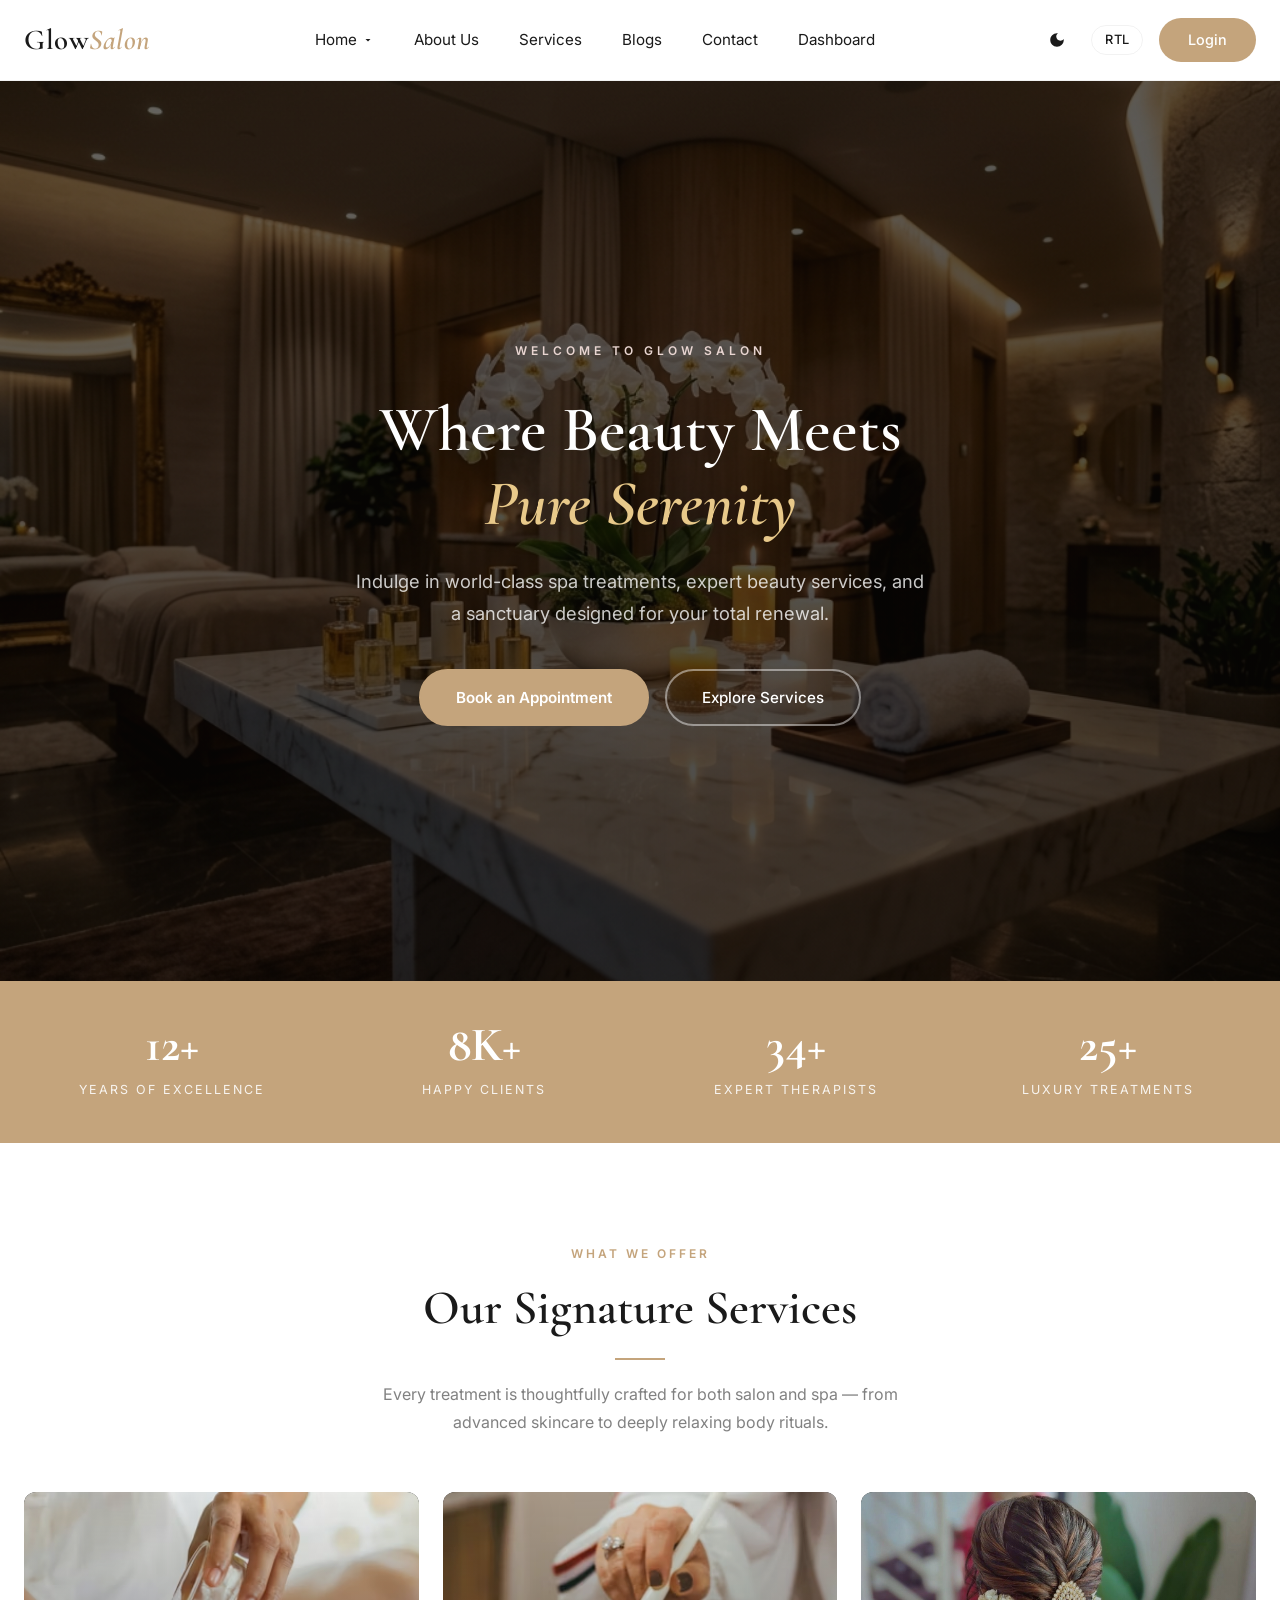
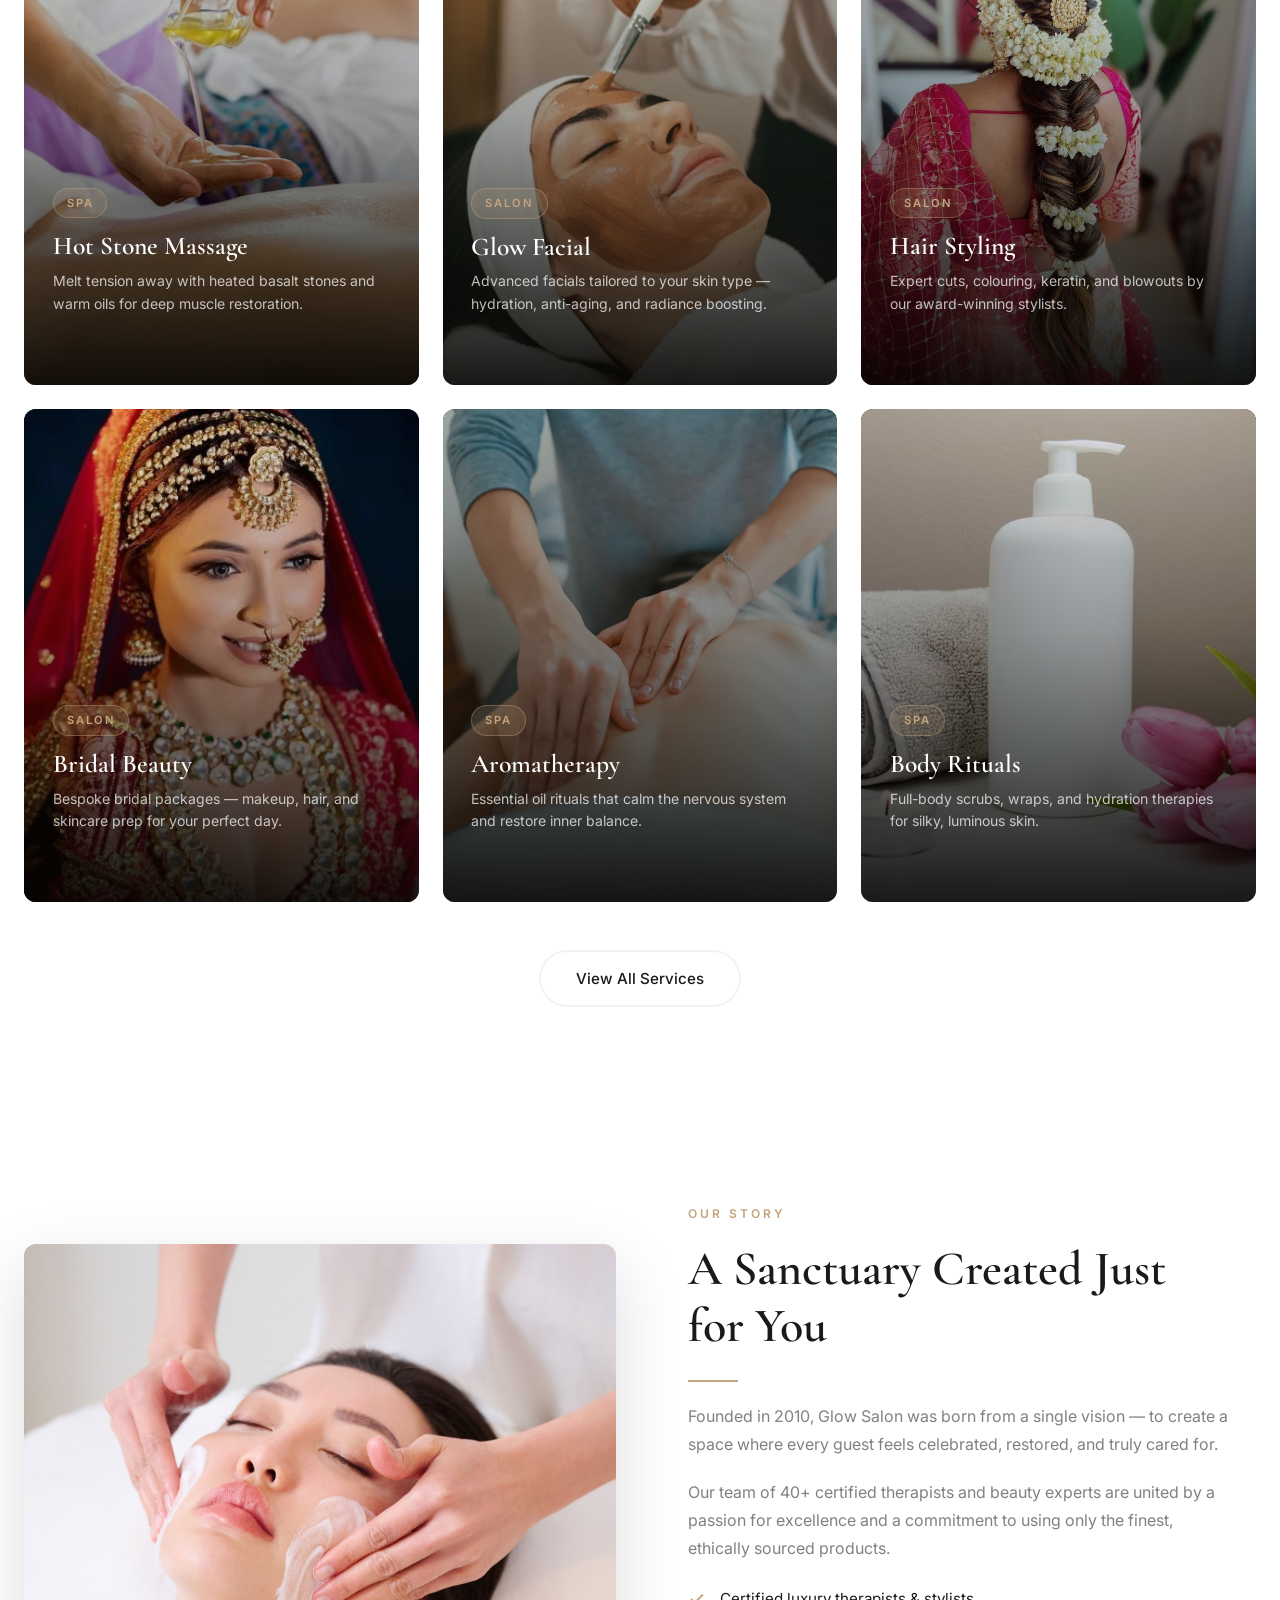
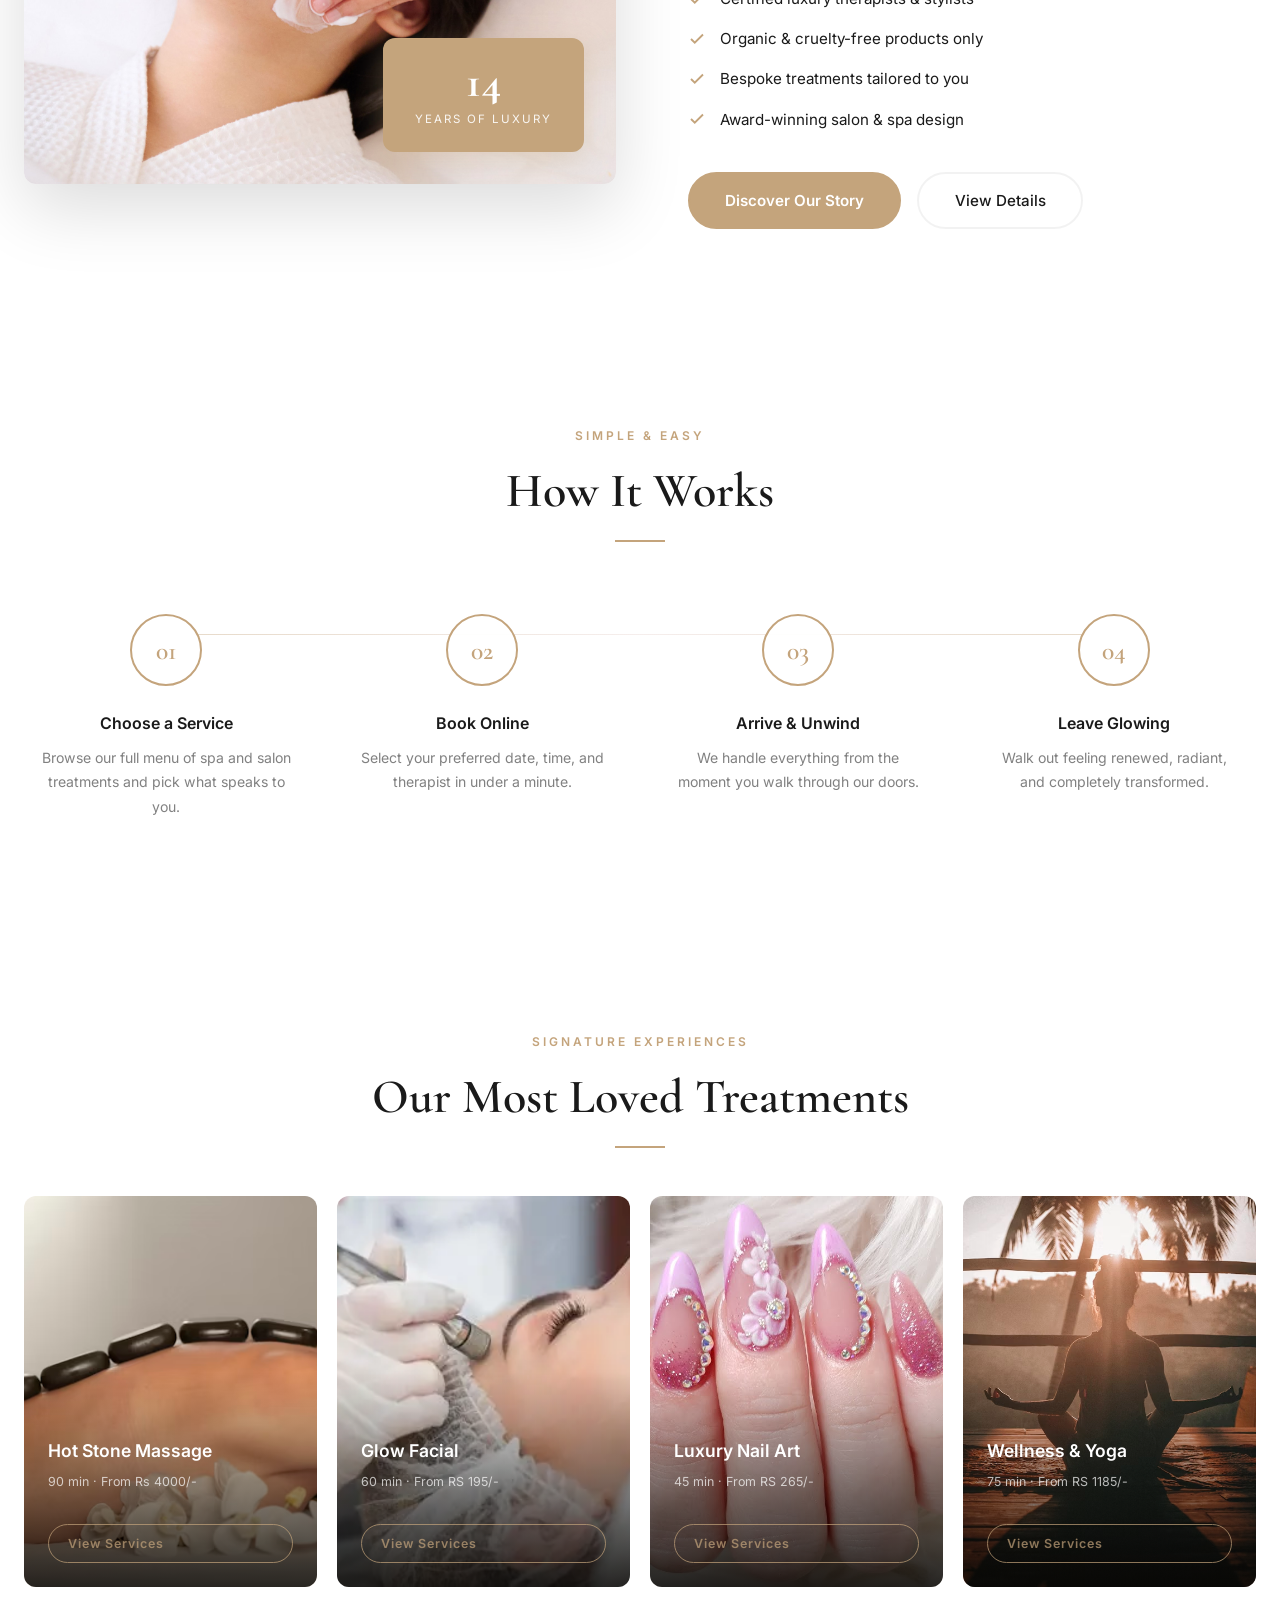
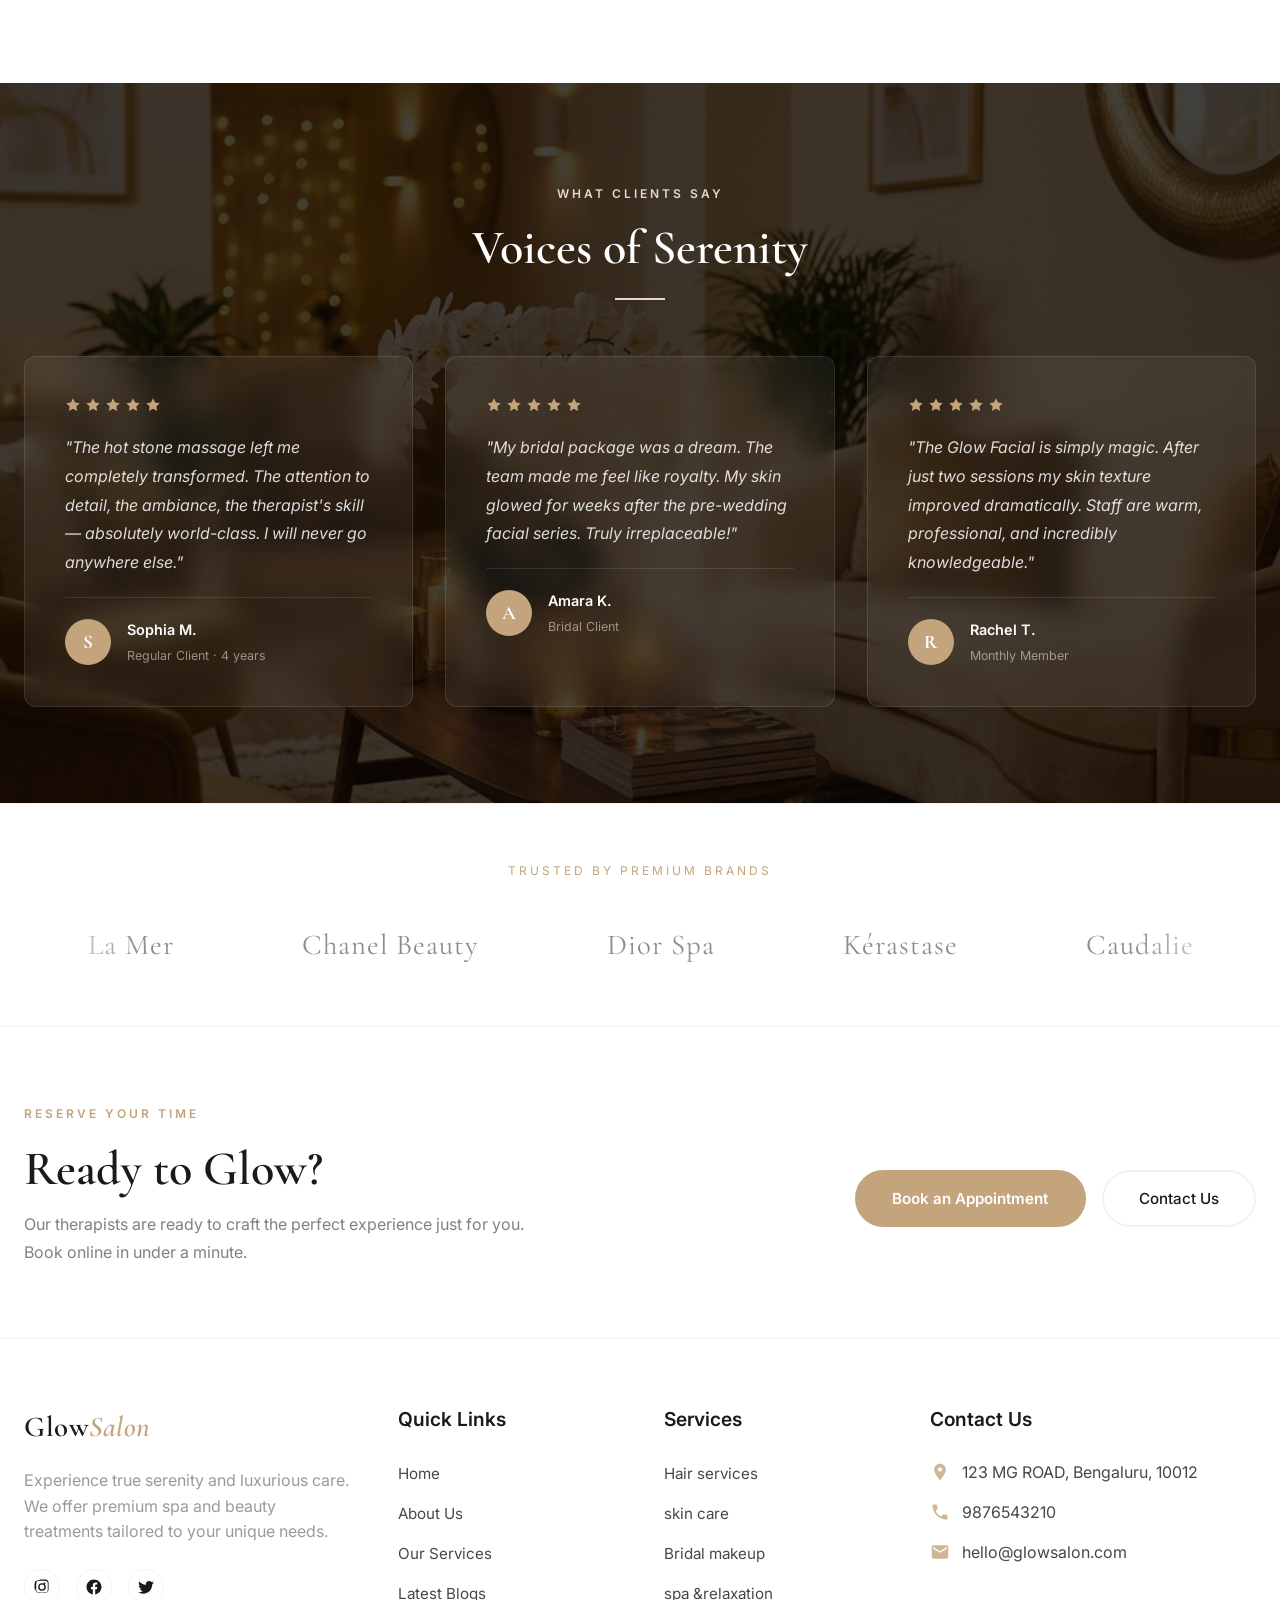
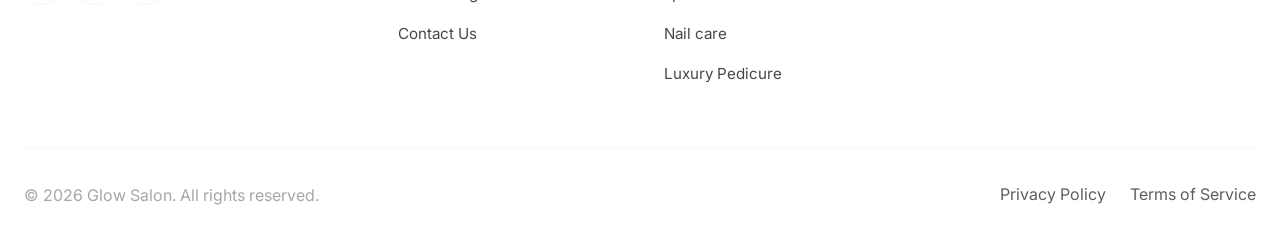
==== commit 8d4271e3: "update" ====
--- a/index.html
+++ b/index.html
@@ -68,7 +68,7 @@
 
                     <!-- Spa: Hot Stone Massage -->
                     <a href="service-details.html#spa" class="service-img-card reveal" style="text-decoration:none;display:block;">
-                        <img src="../images/hot stone.avif" alt="Hot Stone Massage" loading="lazy">
+                        <img src="images/hot stone.avif" alt="Hot Stone Massage" loading="lazy">
                         <div class="sic-gradient"></div>
                         <div class="sic-overlay"></div>
                         <div class="sic-content">
@@ -81,7 +81,7 @@
 
                     <!-- Salon: Luxury Facial -->
                     <a href="service-details.html#skin" class="service-img-card reveal reveal-delay-1" style="text-decoration:none;display:block;">
-                        <img src="../images/facial.avif" alt="Luxury Facial" loading="lazy">
+                        <img src="images/facial.avif" alt="Luxury Facial" loading="lazy">
                         <div class="sic-gradient"></div>
                         <div class="sic-overlay"></div>
                         <div class="sic-content">
@@ -94,7 +94,7 @@
 
                     <!-- Salon: Hair Styling -->
                     <a href="service-details.html#hair" class="service-img-card reveal reveal-delay-2" style="text-decoration:none;display:block;">
-                        <img src="../images/hair style.jpg" alt="Hair Styling" loading="lazy">
+                        <img src="images/hair style.jpg" alt="Hair Styling" loading="lazy">
                         <div class="sic-gradient"></div>
                         <div class="sic-overlay"></div>
                         <div class="sic-content">
@@ -107,7 +107,7 @@
 
                     <!-- Salon: Bridal Makeup -->
                     <a href="service-details.html#bridal" class="service-img-card reveal" style="text-decoration:none;display:block;">
-                        <img src="../images/bride.jpg" alt="Bridal Makeup" loading="lazy">
+                        <img src="images/bride.jpg" alt="Bridal Makeup" loading="lazy">
                         <div class="sic-gradient"></div>
                         <div class="sic-overlay"></div>
                         <div class="sic-content">
@@ -120,7 +120,7 @@
 
                     <!-- Spa: Aromatherapy -->
                     <a href="service-details.html#spa" class="service-img-card reveal reveal-delay-1" style="text-decoration:none;display:block;">
-                        <img src="../images/aroma therapy.avif" alt="Aromatherapy" loading="lazy">
+                        <img src="images/aroma therapy.avif" alt="Aromatherapy" loading="lazy">
                         <div class="sic-gradient"></div>
                         <div class="sic-overlay"></div>
                         <div class="sic-content">
@@ -133,7 +133,7 @@
 
                     <!-- Spa: Body Ritual -->
                     <a href="service-details.html#spa" class="service-img-card reveal reveal-delay-2" style="text-decoration:none;display:block;">
-                        <img src="../images/body.avif" alt="Body Ritual" loading="lazy">
+                        <img src="images/body.avif" alt="Body Ritual" loading="lazy">
                         <div class="sic-gradient"></div>
                         <div class="sic-overlay"></div>
                         <div class="sic-content">
@@ -157,7 +157,7 @@
             <div class="container">
                 <div class="grid-2">
                     <div class="about-image-wrap reveal-left">
-                        <img src="../images/cleansing.jpg" alt="Luxury spa treatment room" loading="lazy">
+                        <img src="images/cleansing.jpg" alt="Luxury spa treatment room" loading="lazy">
                         <div class="about-badge">
                             <span class="big">14</span>
                             <span class="small">Years of Luxury</span>
@@ -227,7 +227,7 @@
                 </div>
                 <div class="treatments-grid">
                     <a href="service-details.html#spa" class="treatment-card reveal" style="text-decoration:none;">
-                        <img src="../images/hot.avif" alt="Hot Stone Massage" loading="lazy">
+                        <img src="images/hot.avif" alt="Hot Stone Massage" loading="lazy">
                         <div class="treatment-overlay">
                             <h4>Hot Stone Massage</h4>
                             <span>90 min · From Rs 4000/-</span>
@@ -235,7 +235,7 @@
                         </div>
                     </a>
                     <a href="service-details.html#skin" class="treatment-card reveal reveal-delay-1" style="text-decoration:none;">
-                        <img src="../images/microderma.webp" alt="Luxury Facial" loading="lazy">
+                        <img src="images/microderma.webp" alt="Luxury Facial" loading="lazy">
                         <div class="treatment-overlay">
                             <h4>Glow Facial</h4>
                             <span>60 min · From RS 195/-</span>
@@ -243,7 +243,7 @@
                         </div>
                     </a>
                     <a href="service-details.html#nails" class="treatment-card reveal reveal-delay-2" style="text-decoration:none;">
-                        <img src="/images/nailart.jpg" alt="Nail Art" loading="lazy">
+                        <img src="images/nailart.jpg" alt="Nail Art" loading="lazy">
                         <div class="treatment-overlay">
                             <h4>Luxury Nail Art</h4>
                             <span>45 min · From RS 265/-</span>
@@ -251,7 +251,7 @@
                         </div>
                     </a>
                     <a href="service-details.html#wellness" class="treatment-card reveal reveal-delay-3" style="text-decoration:none;">
-                        <img src="../images/wellness.avif" alt="Wellness & Yoga" loading="lazy">
+                        <img src="images/wellness.avif" alt="Wellness & Yoga" loading="lazy">
                         <div class="treatment-overlay">
                             <h4>Wellness & Yoga</h4>
                             <span>75 min · From RS 1185/-</span>
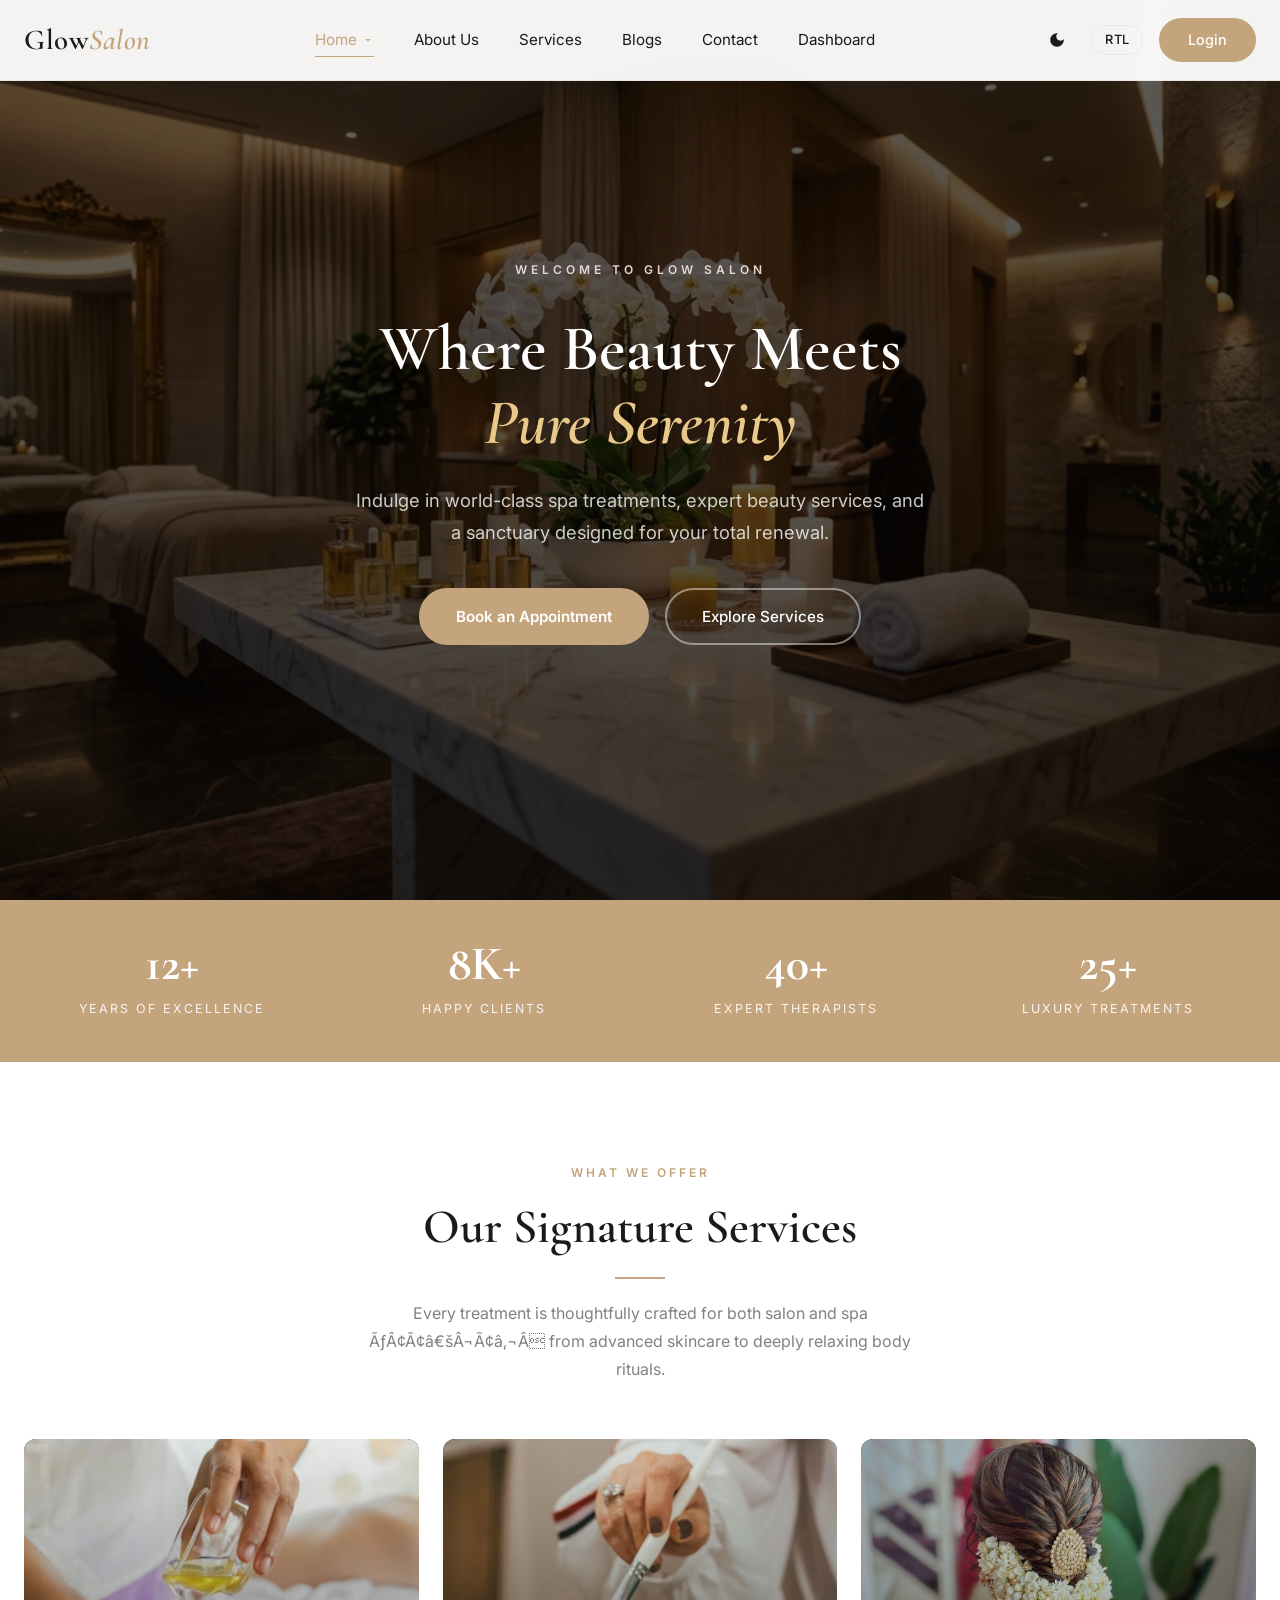
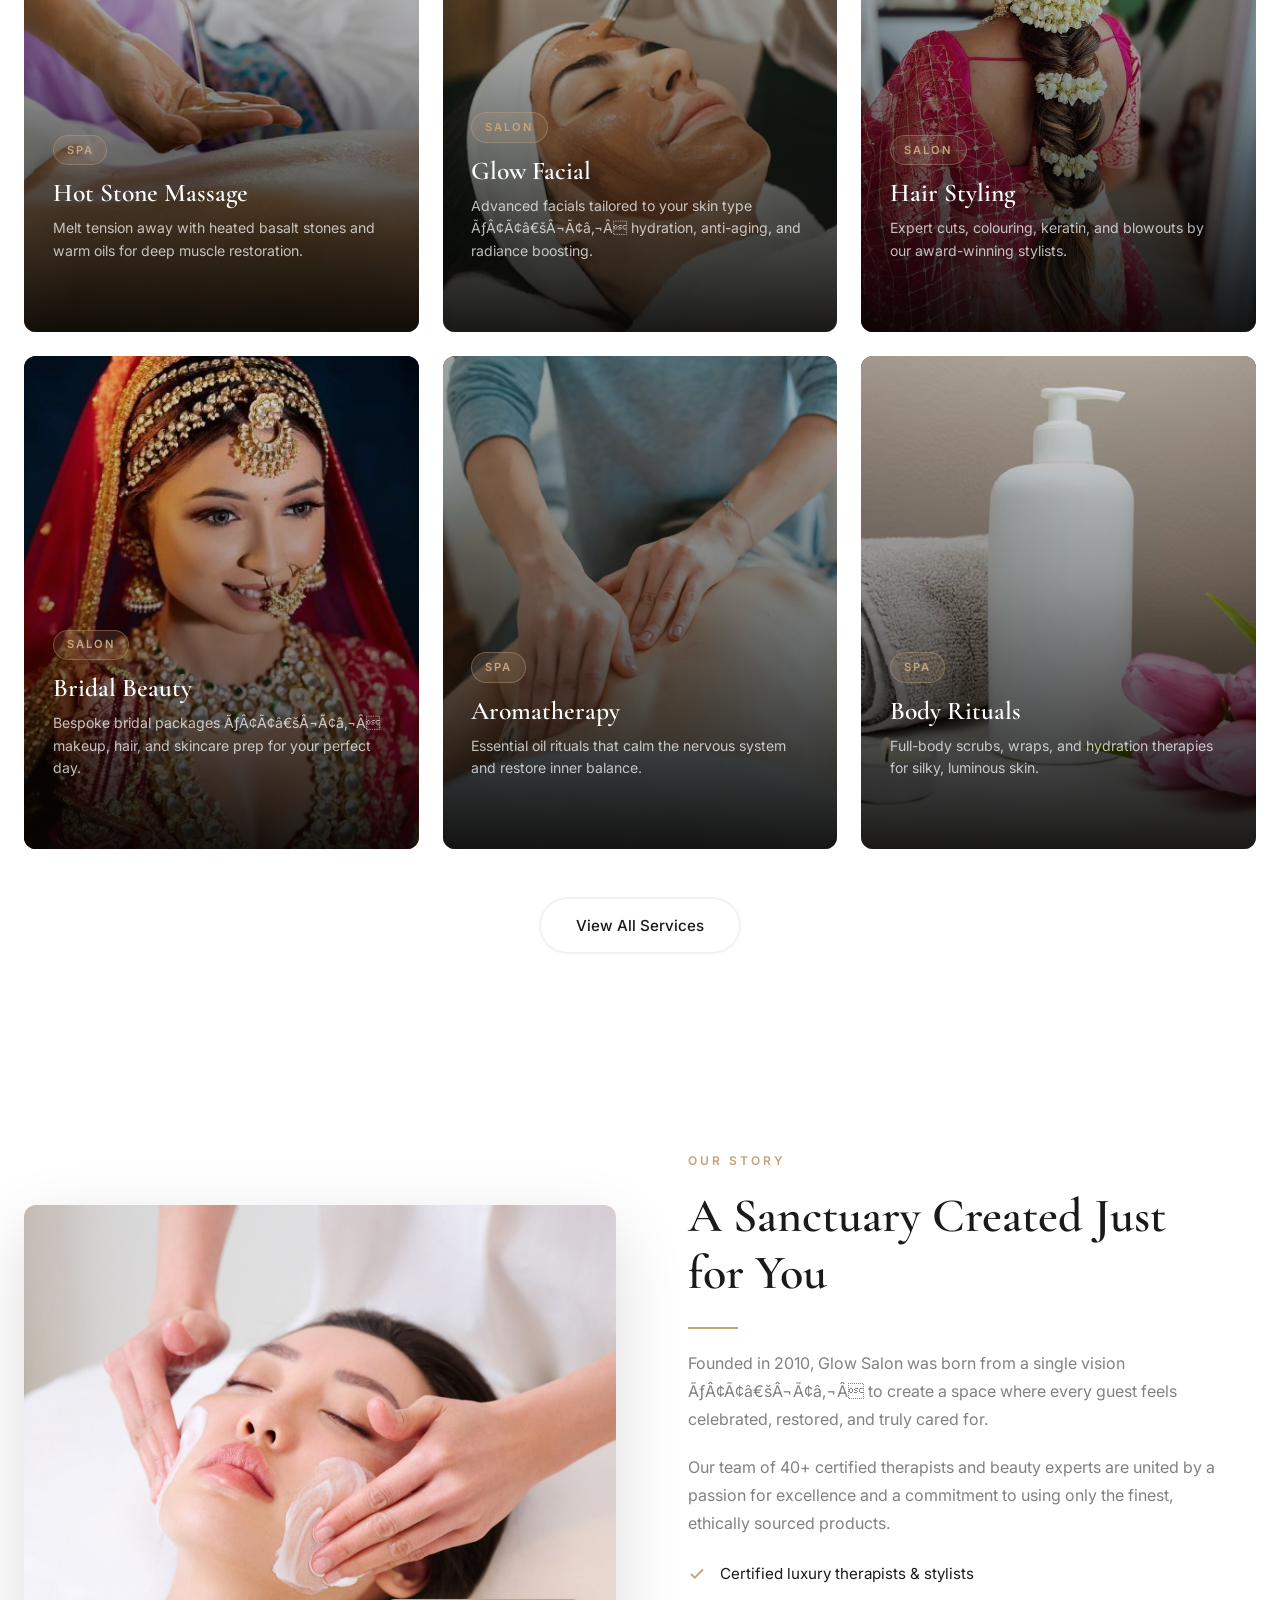
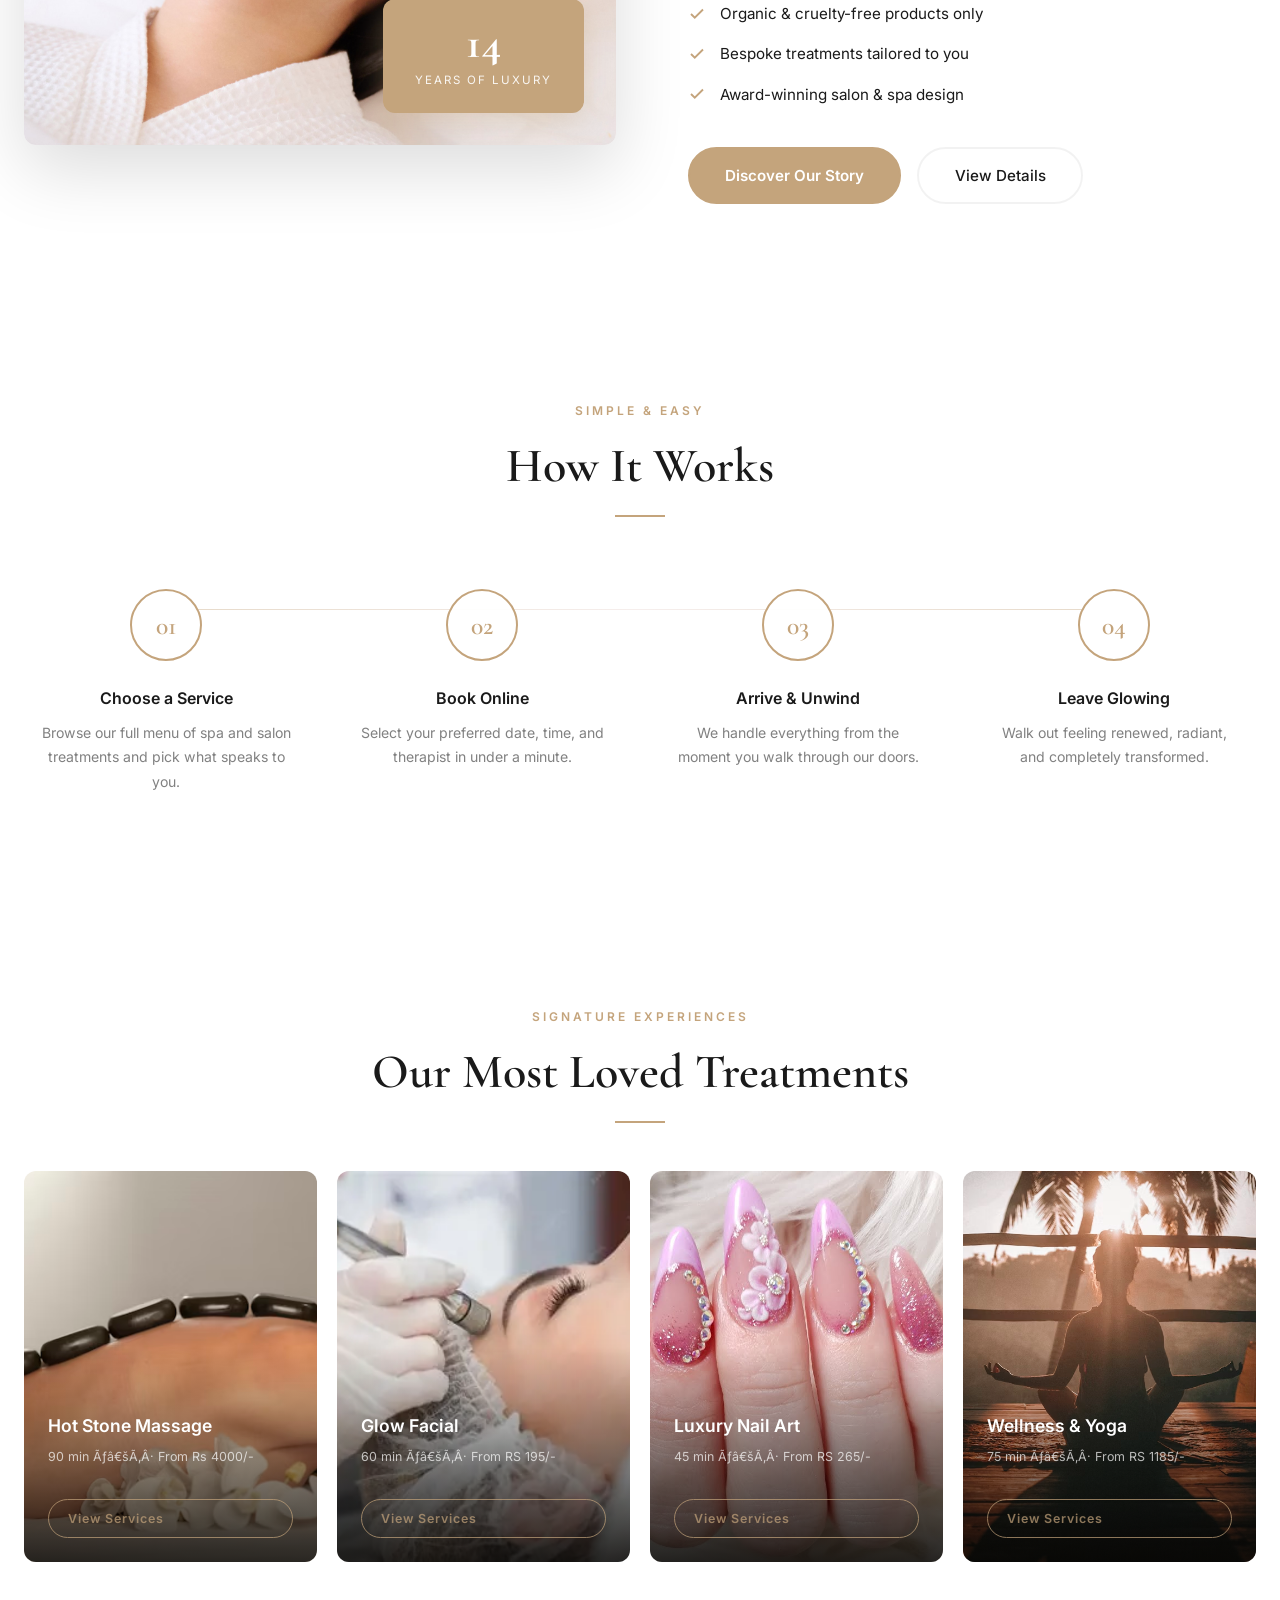
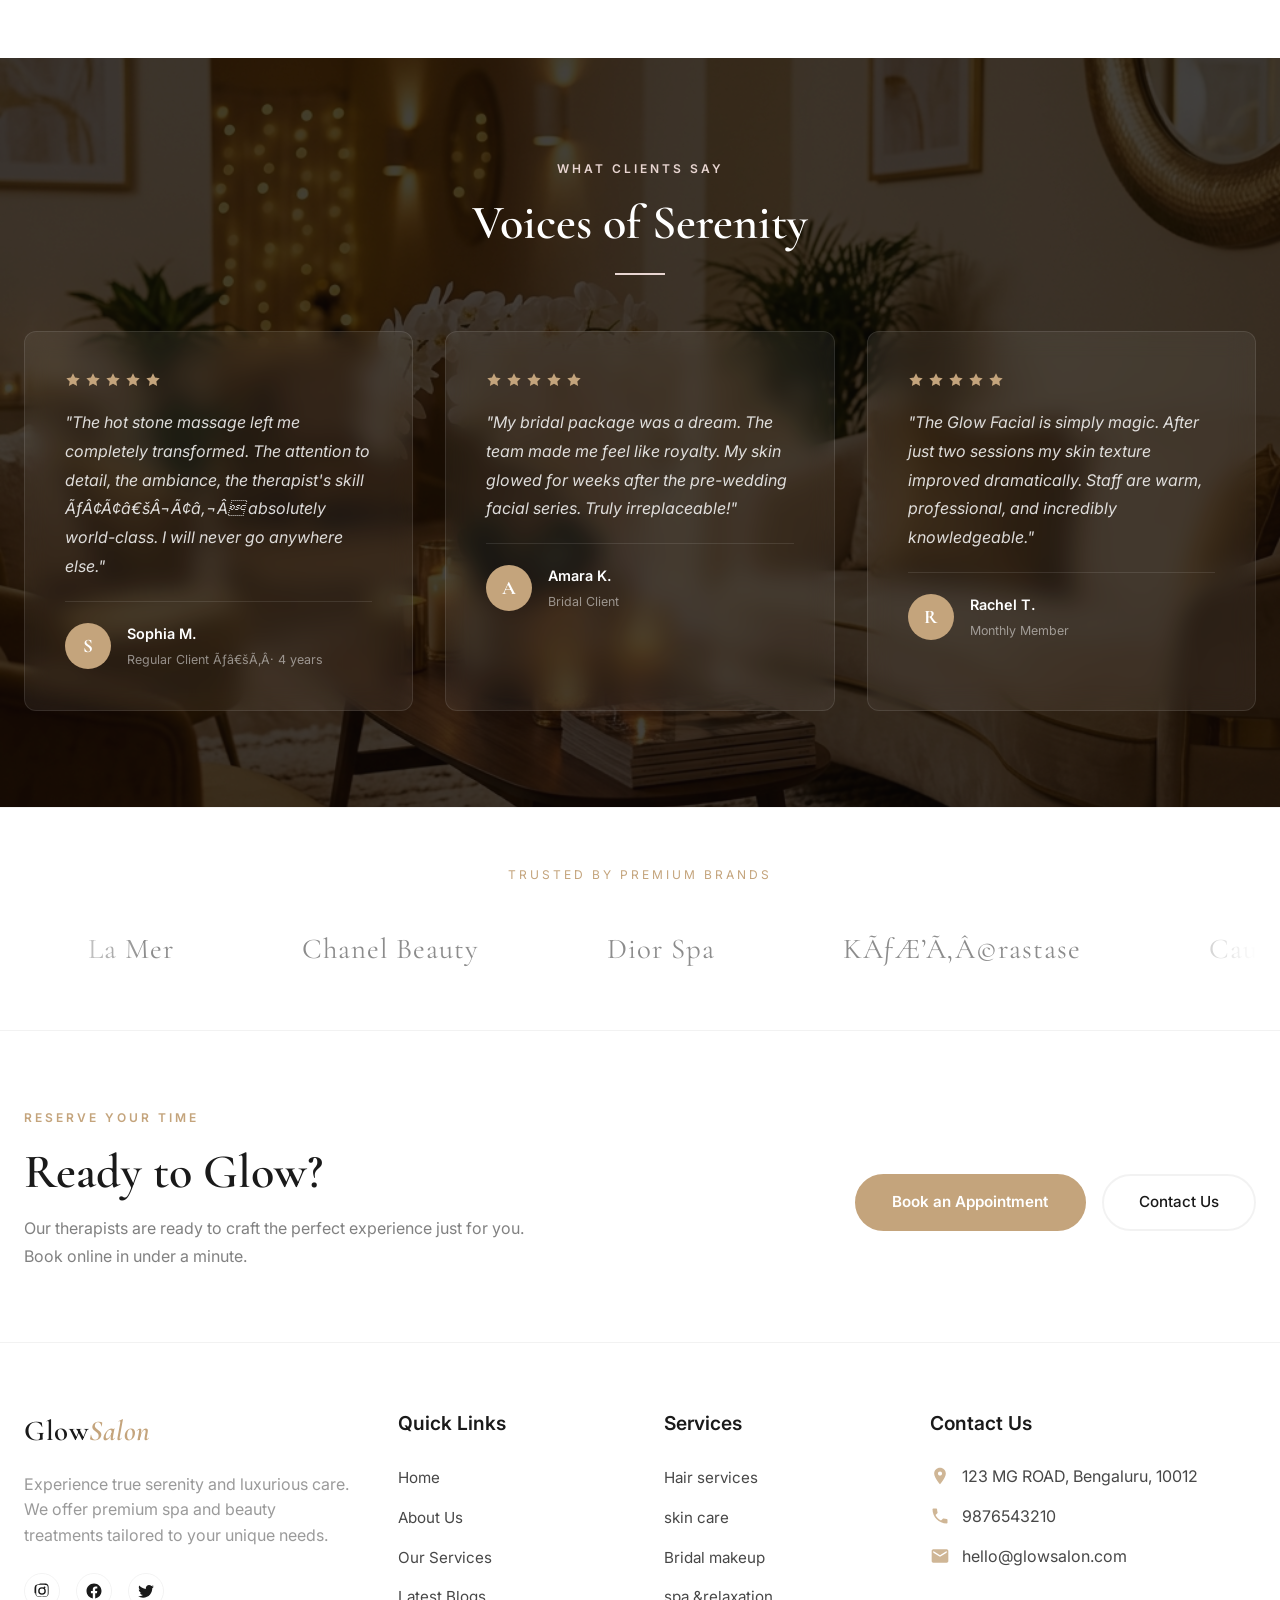
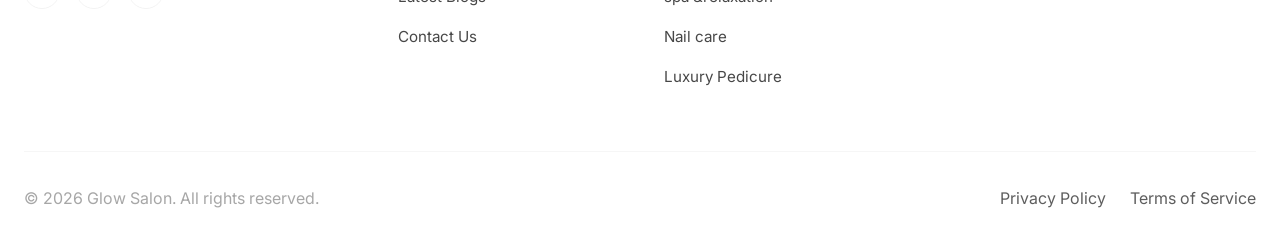
==== commit 3bbacbc4: "update" ====
--- a/index.html
+++ b/index.html
@@ -6,14 +6,14 @@
     <title>Glow Salon | Premium Spa & Beauty</title>
     <meta name="description" content="Glow Salon offers premium spa treatments, beauty services, and wellness experiences. Book your luxurious appointment today.">
 
-    <!-- Favicon -->
-    <!--<link rel="icon" type="image/svg+xml" href="data:image/svg+xml,<svg xmlns='http://www.w3.org/2000/svg' viewBox='0 0 24 24' fill='none' stroke='%23C4A47C' stroke-width='1.5'><path d='M12 22c-4-4-6-8-6-12 0-3.5 2-6 6-8 4 2 6 4.5 6 8 0 4-2 8-6 12z'/></svg>">-->
+    
+    
 <link rel="icon" type="image/png" href="../Images/makeup (2).png">
-    <!-- Fonts -->
+    
     <link rel="preconnect" href="https://fonts.googleapis.com">
     <link href="https://fonts.googleapis.com/css2?family=Cormorant+Garamond:ital,wght@0,500;0,600;0,700;1,500&family=Inter:wght@300;400;500;600&display=swap" rel="stylesheet">
 
-    <!-- Stylesheets -->
+    
     <link rel="stylesheet" href="css/navbar.css">
     <link rel="stylesheet" href="css/global.css">
     <link rel="stylesheet" href="css/footer.css">
@@ -21,12 +21,12 @@
 </head>
 <body data-theme="light">
 
-    <!-- HEADER -->
+    
     <div id="header-placeholder"></div>
 
     <main>
 
-        <!-- ===================== HERO ===================== -->
+        
         <section class="hero" id="home">
             <div class="hero-bg"></div>
             <div class="hero-overlay"></div>
@@ -42,7 +42,7 @@
             
         </section>
 
-        <!-- ===================== STATS ===================== -->
+        
         <section class="stats-bar">
             <div class="container">
                 <div class="stats-grid">
@@ -54,19 +54,19 @@
             </div>
         </section>
 
-        <!-- ===================== SERVICES (Image Cards) ===================== -->
+        
         <section class="services-section section-padding" id="services">
             <div class="container">
                 <div class="text-center">
                     <span class="section-label">What We Offer</span>
                     <h2>Our Signature Services</h2>
                     <div class="divider"></div>
-                    <p style="max-width:580px; margin-inline:auto;">Every treatment is thoughtfully crafted for both salon and spa — from advanced skincare to deeply relaxing body rituals.</p>
+                    <p style="max-width:580px; margin-inline:auto;">Every treatment is thoughtfully crafted for both salon and spa ÃƒÂ¢Ã¢â€šÂ¬Ã¢â‚¬Â from advanced skincare to deeply relaxing body rituals.</p>
                 </div>
 
                 <div class="services-image-grid">
 
-                    <!-- Spa: Hot Stone Massage -->
+                    
                     <a href="service-details.html#spa" class="service-img-card reveal" style="text-decoration:none;display:block;">
                         <img src="images/hot stone.avif" alt="Hot Stone Massage" loading="lazy">
                         <div class="sic-gradient"></div>
@@ -79,7 +79,7 @@
                         </div>
                     </a>
 
-                    <!-- Salon: Luxury Facial -->
+                    
                     <a href="service-details.html#skin" class="service-img-card reveal reveal-delay-1" style="text-decoration:none;display:block;">
                         <img src="images/facial.avif" alt="Luxury Facial" loading="lazy">
                         <div class="sic-gradient"></div>
@@ -87,12 +87,12 @@
                         <div class="sic-content">
                             <span class="sic-badge">Salon</span>
                             <h3>Glow Facial</h3>
-                            <p>Advanced facials tailored to your skin type — hydration, anti-aging, and radiance boosting.</p>
-                            <span class="sic-tag">View Details <svg viewBox="0 0 24 24" stroke-width="2"><path d="M5 12h14M12 5l7 7-7 7"/></svg></span>
-                        </div>
-                    </a>
-
-                    <!-- Salon: Hair Styling -->
+                            <p>Advanced facials tailored to your skin type ÃƒÂ¢Ã¢â€šÂ¬Ã¢â‚¬Â hydration, anti-aging, and radiance boosting.</p>
+                            <span class="sic-tag">View Details <svg viewBox="0 0 24 24" stroke-width="2"><path d="M5 12h14M12 5l7 7-7 7"/></svg></span>
+                        </div>
+                    </a>
+
+                    
                     <a href="service-details.html#hair" class="service-img-card reveal reveal-delay-2" style="text-decoration:none;display:block;">
                         <img src="images/hair style.jpg" alt="Hair Styling" loading="lazy">
                         <div class="sic-gradient"></div>
@@ -105,7 +105,7 @@
                         </div>
                     </a>
 
-                    <!-- Salon: Bridal Makeup -->
+                    
                     <a href="service-details.html#bridal" class="service-img-card reveal" style="text-decoration:none;display:block;">
                         <img src="images/bride.jpg" alt="Bridal Makeup" loading="lazy">
                         <div class="sic-gradient"></div>
@@ -113,12 +113,12 @@
                         <div class="sic-content">
                             <span class="sic-badge">Salon</span>
                             <h3>Bridal Beauty</h3>
-                            <p>Bespoke bridal packages — makeup, hair, and skincare prep for your perfect day.</p>
-                            <span class="sic-tag">View Details <svg viewBox="0 0 24 24" stroke-width="2"><path d="M5 12h14M12 5l7 7-7 7"/></svg></span>
-                        </div>
-                    </a>
-
-                    <!-- Spa: Aromatherapy -->
+                            <p>Bespoke bridal packages ÃƒÂ¢Ã¢â€šÂ¬Ã¢â‚¬Â makeup, hair, and skincare prep for your perfect day.</p>
+                            <span class="sic-tag">View Details <svg viewBox="0 0 24 24" stroke-width="2"><path d="M5 12h14M12 5l7 7-7 7"/></svg></span>
+                        </div>
+                    </a>
+
+                    
                     <a href="service-details.html#spa" class="service-img-card reveal reveal-delay-1" style="text-decoration:none;display:block;">
                         <img src="images/aroma therapy.avif" alt="Aromatherapy" loading="lazy">
                         <div class="sic-gradient"></div>
@@ -131,7 +131,7 @@
                         </div>
                     </a>
 
-                    <!-- Spa: Body Ritual -->
+                    
                     <a href="service-details.html#spa" class="service-img-card reveal reveal-delay-2" style="text-decoration:none;display:block;">
                         <img src="images/body.avif" alt="Body Ritual" loading="lazy">
                         <div class="sic-gradient"></div>
@@ -152,7 +152,7 @@
             </div>
         </section>
 
-        <!-- ===================== ABOUT ===================== -->
+        
         <section class="about-section section-padding" id="about">
             <div class="container">
                 <div class="grid-2">
@@ -167,7 +167,7 @@
                         <span class="section-label">Our Story</span>
                         <h2>A Sanctuary Created Just for You</h2>
                         <div class="divider left"></div>
-                        <p>Founded in 2010, Glow Salon was born from a single vision — to create a space where every guest feels celebrated, restored, and truly cared for.</p>
+                        <p>Founded in 2010, Glow Salon was born from a single vision ÃƒÂ¢Ã¢â€šÂ¬Ã¢â‚¬Â to create a space where every guest feels celebrated, restored, and truly cared for.</p>
                         <p>Our team of 40+ certified therapists and beauty experts are united by a passion for excellence and a commitment to using only the finest, ethically sourced products.</p>
                         <ul class="about-list">
                             <li><svg viewBox="0 0 24 24"><path d="M20 6 9 17l-5-5"/></svg> Certified luxury therapists & stylists</li>
@@ -184,7 +184,7 @@
             </div>
         </section>
 
-        <!-- ===================== HOW IT WORKS ===================== -->
+        
         <section class="process-section section-padding">
             <div class="container">
                 <div class="text-center">
@@ -217,7 +217,7 @@
             </div>
         </section>
 
-        <!-- ===================== TREATMENTS GRID ===================== -->
+        
         <section class="treatments-section section-padding">
             <div class="container">
                 <div class="text-center" style="margin-bottom:3rem;">
@@ -230,7 +230,7 @@
                         <img src="images/hot.avif" alt="Hot Stone Massage" loading="lazy">
                         <div class="treatment-overlay">
                             <h4>Hot Stone Massage</h4>
-                            <span>90 min · From Rs 4000/-</span>
+                            <span>90 min Ãƒâ€šÃ‚Â· From Rs 4000/-</span>
                             <span class="treatment-btn">View Services</span>
                         </div>
                     </a>
@@ -238,7 +238,7 @@
                         <img src="images/microderma.webp" alt="Luxury Facial" loading="lazy">
                         <div class="treatment-overlay">
                             <h4>Glow Facial</h4>
-                            <span>60 min · From RS 195/-</span>
+                            <span>60 min Ãƒâ€šÃ‚Â· From RS 195/-</span>
                             <span class="treatment-btn">View Services</span>
                         </div>
                     </a>
@@ -246,7 +246,7 @@
                         <img src="images/nailart.jpg" alt="Nail Art" loading="lazy">
                         <div class="treatment-overlay">
                             <h4>Luxury Nail Art</h4>
-                            <span>45 min · From RS 265/-</span>
+                            <span>45 min Ãƒâ€šÃ‚Â· From RS 265/-</span>
                             <span class="treatment-btn">View Services</span>
                         </div>
                     </a>
@@ -254,7 +254,7 @@
                         <img src="images/wellness.avif" alt="Wellness & Yoga" loading="lazy">
                         <div class="treatment-overlay">
                             <h4>Wellness & Yoga</h4>
-                            <span>75 min · From RS 1185/-</span>
+                            <span>75 min Ãƒâ€šÃ‚Â· From RS 1185/-</span>
                             <span class="treatment-btn">View Services</span>
                         </div>
                     </a>
@@ -262,7 +262,7 @@
             </div>
         </section>
 
-        <!-- ===================== TESTIMONIALS ===================== -->
+        
         <section class="testimonials-section section-padding">
             <div class="container">
                 <div class="text-center" style="margin-bottom:3.5rem;">
@@ -279,10 +279,10 @@
                             <svg viewBox="0 0 24 24"><polygon points="12 2 15.09 8.26 22 9.27 17 14.14 18.18 21.02 12 17.77 5.82 21.02 7 14.14 2 9.27 8.91 8.26 12 2"/></svg>
                             <svg viewBox="0 0 24 24"><polygon points="12 2 15.09 8.26 22 9.27 17 14.14 18.18 21.02 12 17.77 5.82 21.02 7 14.14 2 9.27 8.91 8.26 12 2"/></svg>
                         </div>
-                        <p class="testimonial-text">"The hot stone massage left me completely transformed. The attention to detail, the ambiance, the therapist's skill — absolutely world-class. I will never go anywhere else."</p>
+                        <p class="testimonial-text">"The hot stone massage left me completely transformed. The attention to detail, the ambiance, the therapist's skill ÃƒÂ¢Ã¢â€šÂ¬Ã¢â‚¬Â absolutely world-class. I will never go anywhere else."</p>
                         <div class="testimonial-author">
                             <div class="testimonial-avatar">S</div>
-                            <div><div class="testimonial-name">Sophia M.</div><div class="testimonial-role">Regular Client · 4 years</div></div>
+                            <div><div class="testimonial-name">Sophia M.</div><div class="testimonial-role">Regular Client Ãƒâ€šÃ‚Â· 4 years</div></div>
                         </div>
                     </div>
                     <div class="testimonial-card reveal reveal-delay-1">
@@ -317,24 +317,24 @@
             </div>
         </section>
 
-        <!-- ===================== TRUST BAR ===================== -->
+        
         <section class="trust-section">
             <div class="container" style="overflow: hidden;">
                 <p class="trust-label">Trusted by Premium Brands</p>
                 <div class="trust-marquee">
                     <div class="trust-track">
-                        <!-- Original Set -->
+                        
                         <span class="trust-logo">La Mer</span>
                         <span class="trust-logo">Chanel Beauty</span>
                         <span class="trust-logo">Dior Spa</span>
-                        <span class="trust-logo">Kérastase</span>
+                        <span class="trust-logo">KÃƒÆ’Ã‚Â©rastase</span>
                         <span class="trust-logo">Caudalie</span>
                         <span class="trust-logo">Sisley Paris</span>
-                        <!-- Duplicate Set for infinite scroll -->
+                        
                         <span class="trust-logo">La Mer</span>
                         <span class="trust-logo">Chanel Beauty</span>
                         <span class="trust-logo">Dior Spa</span>
-                        <span class="trust-logo">Kérastase</span>
+                        <span class="trust-logo">KÃƒÆ’Ã‚Â©rastase</span>
                         <span class="trust-logo">Caudalie</span>
                         <span class="trust-logo">Sisley Paris</span>
                     </div>
@@ -342,7 +342,7 @@
             </div>
         </section>
 
-        <!-- ===================== BOOKING CTA ===================== -->
+        
         <section class="booking-section" id="booking">
             <div class="container">
                 <div class="booking-inner">
@@ -361,18 +361,17 @@
 
     </main>
 
-    <!-- FOOTER -->
+    
     <div id="footer-placeholder"></div>
 
-    <!-- Scripts -->
+    
     <script src="js/loadComponents.js"></script>
     <script>
         document.addEventListener('DOMContentLoaded', () => {
-            // Hero ken-burns on load
+
             const hero = document.querySelector('.hero');
             if (hero) setTimeout(() => hero.classList.add('in-view'), 100);
 
-            // Scroll-reveal
             const revealEls = document.querySelectorAll('.reveal, .reveal-left, .reveal-right');
             const observer = new IntersectionObserver((entries) => {
                 entries.forEach(e => {
@@ -381,7 +380,6 @@
             }, { threshold: 0.10 });
             revealEls.forEach(el => observer.observe(el));
 
-            // Animated counters in stats bar
             const counters = document.querySelectorAll('.stat-item .num');
             const countObserver = new IntersectionObserver((entries) => {
                 entries.forEach(e => {
@@ -404,3 +402,4 @@
     </script>
 </body>
 </html>
+
--- a/css/navbar.css
+++ b/css/navbar.css
@@ -1,17 +1,13 @@
-/* 
- * ==========================================
- * LUXE ELEGANCE NAVIGATION COMPONENT
- * ==========================================
- */
-
-/* CSS Variables for Light & Dark Themes */
+
+
+
 :root {
-    /* Light Mode Colors (Luxe Elegance) */
+    
     --nav-bg: rgba(255, 255, 255, 0.95);
     --nav-text: #1A1A1A;
-    --nav-accent-primary: #C4A47C;   /* Champagne Gold */
-    --nav-accent-hover: #B09068;     /* Darker Gold */
-    --nav-accent-secondary: #E8D5D1; /* Soft Rose */
+    --nav-accent-primary: #C4A47C;   
+    --nav-accent-hover: #B09068;     
+    --nav-accent-secondary: #E8D5D1; 
     --nav-dropdown-bg: #FFFFFF;
     --nav-dropdown-shadow: rgba(0, 0, 0, 0.08);
     --nav-border: rgba(0, 0, 0, 0.05);
@@ -20,29 +16,27 @@
 }
 
 [data-theme='dark'] {
-    /* Dark Mode Colors (Luxe Elegance) */
+    
     --nav-bg: rgba(18, 18, 18, 0.95);
     --nav-text: #F2F2F2;
-    --nav-accent-primary: #D4B68D;   /* Luminous Gold */
-    --nav-accent-hover: #E0C299;     /* Lighter Gold */
-    --nav-accent-secondary: #A68A85; /* Muted Mauve */
+    --nav-accent-primary: #D4B68D;   
+    --nav-accent-hover: #E0C299;     
+    --nav-accent-secondary: #A68A85; 
     --nav-dropdown-bg: #1E1E1E;
     --nav-dropdown-shadow: rgba(0, 0, 0, 0.5);
     --nav-border: rgba(255, 255, 255, 0.05);
 }
 
-/* Basic Resets to ensure the component behaves independently */
+
 .luxe-header * {
     box-sizing: border-box;
 }
 
-/* 
- * 1. Header Wrapper & Sticky Positioning 
- * Ensuring it doesn't break content below by keeping it visually separate
- */
+
 .luxe-header {
-    position: sticky;
+    position: fixed;
     top: 0;
+    left: 0;
     z-index: 1000;
     width: 100%;
     background: var(--nav-bg);
@@ -54,20 +48,14 @@
     color: var(--nav-text);
 }
 
-/* 
- * 2. Container & Breakpoints 
- * Mobile: < 640px 
- * Tablet: 640px - 1024px 
- * Desktop: 1024px - 1280px 
- * Large: > 1280px 
- */
+
 .luxe-nav-container {
     display: flex;
     justify-content: space-between;
     align-items: center;
     margin: 0 auto;
     padding: 0 1.5rem;
-    height: 80px; /* Fixed height ensures layout stability */
+    height: 80px; 
     max-width: 100%;
 }
 
@@ -78,7 +66,7 @@
     .luxe-nav-container { max-width: 1280px; }
 }
 
-/* 3. Logo */
+
 .luxe-logo {
     font-family: var(--nav-font-logo);
     font-size: 1.8rem;
@@ -94,7 +82,7 @@
     font-style: italic;
 }
 
-/* 4. Desktop Navigation Links */
+
 .luxe-nav-links {
     display: flex;
     align-items: center;
@@ -116,7 +104,7 @@
     position: relative;
 }
 
-/* Elegant Hover Effect */
+
 .luxe-nav-link::after {
     content: '';
     position: absolute;
@@ -127,14 +115,15 @@
     background-color: var(--nav-accent-primary);
     transition: width 0.3s ease;
 }
-.luxe-nav-link:hover {
-    color: var(--nav-accent-primary);
-}
-.luxe-nav-link:hover::after {
+.luxe-nav-link:hover::after,
+.luxe-nav-link.active::after {
     width: 100%;
 }
-
-/* Dropdown Styling */
+.luxe-nav-link.active {
+    color: var(--nav-accent-primary);
+}
+
+
 .luxe-dropdown {
     position: relative;
 }
@@ -151,7 +140,7 @@
 .luxe-dropdown-content {
     position: absolute;
     top: 100%;
-    left: 0; /* Changed dynamically by RTL */
+    left: 0; 
     background: var(--nav-dropdown-bg);
     min-width: 220px;
     box-shadow: 0 10px 40px var(--nav-dropdown-shadow);
@@ -165,7 +154,7 @@
     margin-top: 1rem;
 }
 
-/* The invisible bridge to prevent hover loss */
+
 .luxe-dropdown::after {
     content: '';
     position: absolute;
@@ -189,30 +178,31 @@
     font-size: 0.9rem;
     transition: background 0.2s ease, color 0.2s ease, padding-left 0.2s ease;
 }
-.luxe-dropdown-content a:hover {
+.luxe-dropdown-content a:hover,
+.luxe-dropdown-content a.active {
     background: var(--nav-border);
     color: var(--nav-accent-primary);
-    padding-left: 1.8rem; /* Subtle indent effect */
+    padding-left: 1.8rem; 
 }
 [dir="rtl"] .luxe-dropdown-content a:hover {
     padding-left: 1.5rem;
     padding-right: 1.8rem;
 }
 
-/* RTL specific layout shifts */
+
 [dir="rtl"] .luxe-dropdown-content {
     left: auto;
     right: 0;
 }
 
-/* 5. Actions (Theme, LTR/RTL, Login) */
+
 .luxe-nav-actions {
     display: flex;
     align-items: center;
     gap: 1rem;
 }
 
-/* Buttons Base */
+
 .luxe-btn-icon, .luxe-btn-text, .luxe-btn-primary {
     cursor: pointer;
     font-family: var(--nav-font-ui);
@@ -236,7 +226,7 @@
 }
 .luxe-btn-icon svg { width: 18px; height: 18px; fill: currentColor; }
 
-/* Hide specific icon based on theme */
+
 [data-theme='light'] .icon-sun { display: none; }
 [data-theme='dark'] .icon-moon { display: none; }
 
@@ -266,7 +256,7 @@
     border: none;
 }
 [data-theme='dark'] .luxe-btn-primary {
-    color: #1A1A1A; /* Better contrast on gold in dark mode */
+    color: #1A1A1A; 
 }
 .luxe-btn-primary:hover {
     background: var(--nav-accent-hover);
@@ -275,7 +265,7 @@
     color:black;
 }
 
-/* 6. Hamburger Menu (Mobile & Tablet < 1024px) */
+
 .luxe-hamburger {
     display: none;
     background: transparent;
@@ -284,7 +274,7 @@
     padding: 0.5rem;
     flex-direction: column;
     gap: 5px;
-    z-index: 1001; /* Above mobile menu overlay */
+    z-index: 1001; 
 }
 .luxe-hamburger span {
     display: block;
@@ -294,7 +284,7 @@
     transition: all 0.3s ease;
 }
 
-/* 7. Mobile Menu Overlay */
+
 .luxe-mobile-menu {
     position: fixed;
     top: 80px;
@@ -303,13 +293,13 @@
     height: calc(100vh - 80px);
     background: var(--nav-bg);
     padding: 2rem;
-    transform: translateX(-100%); /* Default LTR hide */
+    transform: translateX(-100%); 
     transition: transform 0.4s cubic-bezier(0.4, 0, 0.2, 1);
     overflow-y: auto;
     z-index: 999;
 }
 [dir="rtl"] .luxe-mobile-menu {
-    transform: translateX(100%); /* Default RTL hide */
+    transform: translateX(100%); 
 }
 .luxe-mobile-menu.active {
     transform: translateX(0) !important;
@@ -353,14 +343,14 @@
     margin-top: 2rem;
 }
 
-/* Media Queries to show/hide Desktop vs Mobile navs */
+
 @media (max-width: 1023px) {
     .luxe-nav-links { display: none; }
     .luxe-hamburger { display: flex; }
-    .luxe-nav-actions .luxe-btn-primary { display: none; } /* Move login to mobile menu */
-}
-
-/* Hamburger Active Animations */
+    .luxe-nav-actions .luxe-btn-primary { display: none; } 
+}
+
+
 .luxe-hamburger.active span:nth-child(1) {
     transform: translateY(7px) rotate(45deg);
 }
@@ -371,9 +361,7 @@
     transform: translateY(-7px) rotate(-45deg);
 }
 
-/* 
- * DUMMY CONTENT STYLES (For previewing only, not part of navbar) 
- */
+
 body {
     margin: 0;
     background: var(--nav-bg);
@@ -384,7 +372,7 @@
     padding: 4rem 2rem;
     max-width: 1024px;
     margin: 0 auto;
-    min-height: 150vh; /* to force scrolling to show sticky header */
+    min-height: 150vh; 
     font-family: var(--nav-font-ui);
 }
 .preview-content h1 {
--- a/css/global.css
+++ b/css/global.css
@@ -1,8 +1,4 @@
-/*
- * ==========================================
- * GLOW SALON — GLOBAL DESIGN SYSTEM
- * ==========================================
- */
+
 
 *, *::before, *::after { margin: 0; padding: 0; box-sizing: border-box; }
 
@@ -39,7 +35,7 @@
 a { color: var(--color-primary); text-decoration: none; transition: var(--transition); }
 a:hover { color: var(--color-primary-dark); }
 
-/* Typography — consistent across ALL pages */
+
 h1 { font-family: var(--font-logo); font-size: clamp(2.4rem, 5vw, 4rem);    font-weight: 600; line-height: 1.15; }
 h2 { font-family: var(--font-logo); font-size: clamp(1.9rem, 4vw, 3rem);    font-weight: 600; line-height: 1.2;  }
 h3 { font-family: var(--font-logo); font-size: clamp(1.3rem, 2.5vw, 1.9rem);font-weight: 600; line-height: 1.25;}
@@ -62,10 +58,10 @@
 .divider { width: 50px; height: 2px; background: var(--color-primary); margin: 1.25rem auto; }
 .divider.left { margin-left: 0; }
 
-/* Button Group */
+
 .btn-group { display: flex; flex-wrap: wrap; gap: 1rem; align-items: center; margin-top: 2rem; }
 
-/* Primary Button */
+
 .btn-primary {
     display: inline-flex; align-items: center; gap: 0.5rem;
     padding: 0.85rem 2.2rem;
@@ -81,7 +77,7 @@
 }
 .btn-primary:active { transform: scale(0.97); opacity: 0.9; }
 
-/* Secondary Button */
+
 .btn-secondary {
     display: inline-flex; align-items: center; gap: 0.5rem;
     padding: 0.85rem 2.2rem;
@@ -97,16 +93,16 @@
 }
 .btn-secondary:active { transform: scale(0.97); opacity: 0.9; }
 
-/* Card */
+
 .card { background: var(--nav-dropdown-bg, #fff); border: 1px solid var(--nav-border, rgba(0,0,0,0.07)); border-radius: var(--radius-md); overflow: hidden; transition: var(--transition); }
 @media (hover: hover) { .card:hover { box-shadow: var(--shadow-md); transform: translateY(-4px); } }
 .card:active { transform: scale(0.98); }
 
-/* Grids */
+
 .grid-3 { display: grid; grid-template-columns: repeat(3, 1fr); gap: 2rem; }
 .grid-2 { display: grid; grid-template-columns: repeat(2, 1fr); gap: 3rem; align-items: center; }
 
-/* Odd last item centering */
+
 .grid-3.auto-center > *:last-child:nth-child(3n+1) { grid-column: 2; }
 
 @media (max-width: 1023px) {
--- a/css/footer.css
+++ b/css/footer.css
@@ -1,11 +1,7 @@
-/* 
- * ==========================================
- * LUXE ELEGANCE FOOTER STYLES
- * ==========================================
- */
+
 
 .luxe-footer {
-    background-color: var(--nav-dropdown-bg); /* Inherits from navbar.css variables */
+    background-color: var(--nav-dropdown-bg); 
     border-top: 1px solid var(--nav-border);
     padding: 4rem 0 1rem;
     font-family: var(--nav-font-ui);
@@ -55,7 +51,7 @@
     transform: translateY(-3px);
 }
 [data-theme='dark'] .footer-socials a:hover {
-    color: #1A1A1A; /* Better contrast in dark mode on hover */
+    color: #1A1A1A; 
 }
 
 .footer-socials svg {
@@ -142,7 +138,7 @@
     color: var(--nav-accent-primary);
 }
 
-/* Responsive Footer Breakpoints */
+
 @media (max-width: 1023px) {
     .footer-grid {
         grid-template-columns: 1fr 1fr;
--- a/css/home.css
+++ b/css/home.css
@@ -1,8 +1,6 @@
-/* ===========================================
-   GLOW SALON — HOME PAGE STYLES (home.css)
-   =========================================== */
-
-/* ---- HERO ---- */
+
+
+
 .hero {
     position: relative;
     min-height: 100svh;
@@ -40,7 +38,7 @@
 .hero-content h1 em { font-style: italic; color: #E8C98A; }
 .hero-content > p { color: rgba(255,255,255,0.78); font-size: 1.15rem; max-width: 580px; margin-inline: auto; }
 
-/* Button fixes in hero (light/dark both) */
+
 .hero-content .btn-primary { background: var(--color-primary); color: #fff !important; border-color: var(--color-primary); }
 .hero-content .btn-primary:hover { background: var(--color-primary-dark); border-color: var(--color-primary-dark); color: #fff !important; }
 .hero-content .btn-secondary { color: #fff !important; border-color: rgba(255,255,255,0.45); background: transparent; }
@@ -53,7 +51,7 @@
 }
 .hero-scroll .line { display: block; width: 1px; height: 40px; background: rgba(255,255,255,0.4); animation: scrollPulse 2s ease infinite; }
 
-/* ---- STATS BAR ---- */
+
 .stats-bar { background: var(--color-primary); padding: 2.5rem 0; }
 [data-theme='dark'] .stats-bar { background: #1C170E; border-top: 1px solid rgba(196,164,124,0.25); }
 .stats-grid { display: grid; grid-template-columns: repeat(4, 1fr); gap: 1rem; text-align: center; }
@@ -66,7 +64,7 @@
 .stat-item .label { font-size: 0.78rem; letter-spacing: 2px; text-transform: uppercase; opacity: 0.88; }
 @media (max-width: 639px) { .stats-grid { grid-template-columns: repeat(2, 1fr); gap: 2.5rem; } }
 
-/* ---- SERVICES (Image Cards) ---- */
+
 .services-section { background: var(--nav-bg); }
 .services-image-grid {
     display: grid;
@@ -136,7 +134,7 @@
 @media (max-width: 1023px) { .services-image-grid { grid-template-columns: repeat(2, 1fr); } }
 @media (max-width: 639px)  { .services-image-grid { grid-template-columns: 1fr; gap: 1rem; } }
 
-/* ---- ABOUT ---- */
+
 .about-section { background: var(--nav-dropdown-bg); }
 .about-image-wrap {
     border-radius: var(--radius-md); overflow: hidden; height: 540px;
@@ -162,7 +160,7 @@
 @media (max-width: 1023px) { .about-image-wrap { height: 380px; } .about-text { padding-inline: 0; } }
 @media (max-width: 639px)  { .about-image-wrap { height: 300px; } }
 
-/* ---- PROCESS STEPS ---- */
+
 .process-section { background: var(--nav-bg); }
 .process-grid {
     display: grid;
@@ -171,7 +169,7 @@
     margin-top: 3.5rem;
     position: relative;
 }
-/* Connecting line */
+
 .process-grid::before {
     content: '';
     position: absolute;
@@ -203,7 +201,7 @@
 @media (max-width: 767px) { .process-grid { grid-template-columns: repeat(2, 1fr); } .process-grid::before { display: none; } }
 @media (max-width: 479px) { .process-grid { grid-template-columns: 1fr; } }
 
-/* ---- TREATMENTS (image grid) ---- */
+
 .treatments-section { background: var(--nav-dropdown-bg); }
 .treatments-grid {
     display: grid;
@@ -258,7 +256,7 @@
     .treatments-grid { grid-template-columns: 1fr; gap: 1rem; } 
 }
 
-/* ---- TESTIMONIALS ---- */
+
 .testimonials-section {
     position: relative; overflow: hidden;
     background: url('../images/testimonial_bg.png') center/cover no-repeat;
@@ -298,7 +296,7 @@
 .testimonial-name { font-weight: 600; font-size: 0.9rem; color: #fff; }
 .testimonial-role { font-size: 0.78rem; color: rgba(255,255,255,0.5); margin-top: 0.15rem; }
 
-/* ---- BRANDS / TRUST BAR ---- */
+
 .trust-section { background: var(--nav-dropdown-bg); padding-block: 3.5rem; border-block: 1px solid var(--nav-border); overflow: hidden; }
 .trust-label { text-align: center; font-size: 0.75rem; letter-spacing: 3px; text-transform: uppercase; color: var(--color-primary); margin-bottom: 2.5rem; }
 .trust-marquee {
@@ -333,7 +331,7 @@
     100% { transform: translateX(-50%); }
 }
 
-/* ---- BOOKING CTA ---- */
+
 .booking-section { background: var(--nav-bg); }
 .booking-inner {
     display: grid;
@@ -350,20 +348,20 @@
     .booking-inner p { margin-inline: auto; }
 }
 
-/* ---- GLOBAL BUTTON HOVER FIX (light & dark) ---- */
-/* Primary: always white text on gold */
+
+
 .btn-primary { color: #fff !important; }
 [data-theme='dark'] .btn-primary { color: #1A1A1A !important; }
 .btn-primary:hover { color: #fff !important; }
 [data-theme='dark'] .btn-primary:hover { color: #1A1A1A !important; }
 
-/* Secondary: gold text on hover, never invisible */
+
 .btn-secondary { color: var(--nav-text, #1A1A1A); }
 .btn-secondary:hover { color: #1A1A1A !important; border-color: var(--color-primary); }
 [data-theme='dark'] .btn-secondary { color: #F2F2F2; }
 [data-theme='dark'] .btn-secondary:hover { color: #1A1A1A !important; }
 
-/* ---- Animations ---- */
+
 @keyframes fadeUp {
     from { opacity: 0; transform: translateY(30px); }
     to   { opacity: 1; transform: translateY(0); }
@@ -377,7 +375,7 @@
     100% { background-position: 200% center; }
 }
 
-/* Scroll-reveal */
+
 .reveal { opacity: 0; transform: translateY(28px); transition: opacity 0.75s ease, transform 0.75s ease; }
 .reveal.visible { opacity: 1; transform: none; }
 .reveal-delay-1 { transition-delay: 0.12s; }
@@ -386,3 +384,4 @@
 .reveal-left  { opacity: 0; transform: translateX(-32px); transition: opacity 0.75s ease, transform 0.75s ease; }
 .reveal-right { opacity: 0; transform: translateX(32px);  transition: opacity 0.75s ease, transform 0.75s ease; }
 .reveal-left.visible, .reveal-right.visible { opacity: 1; transform: none; }
+
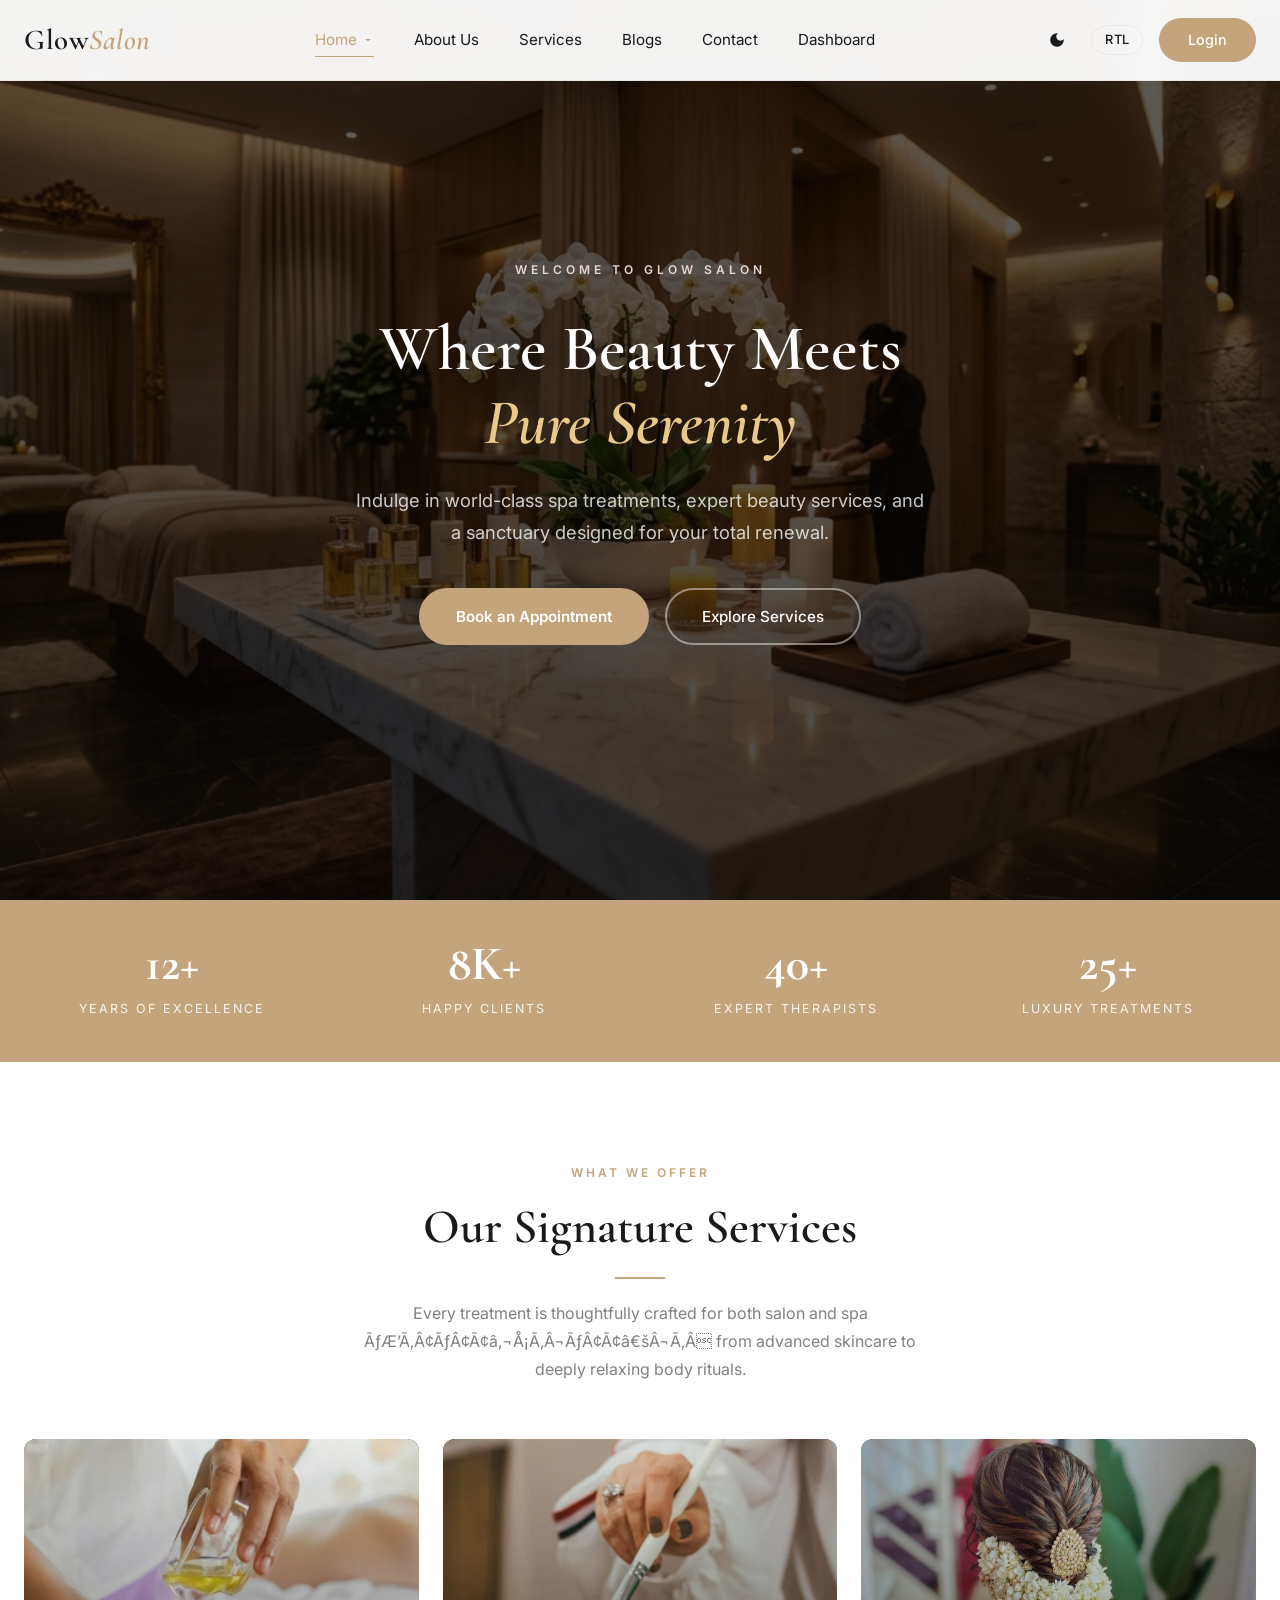
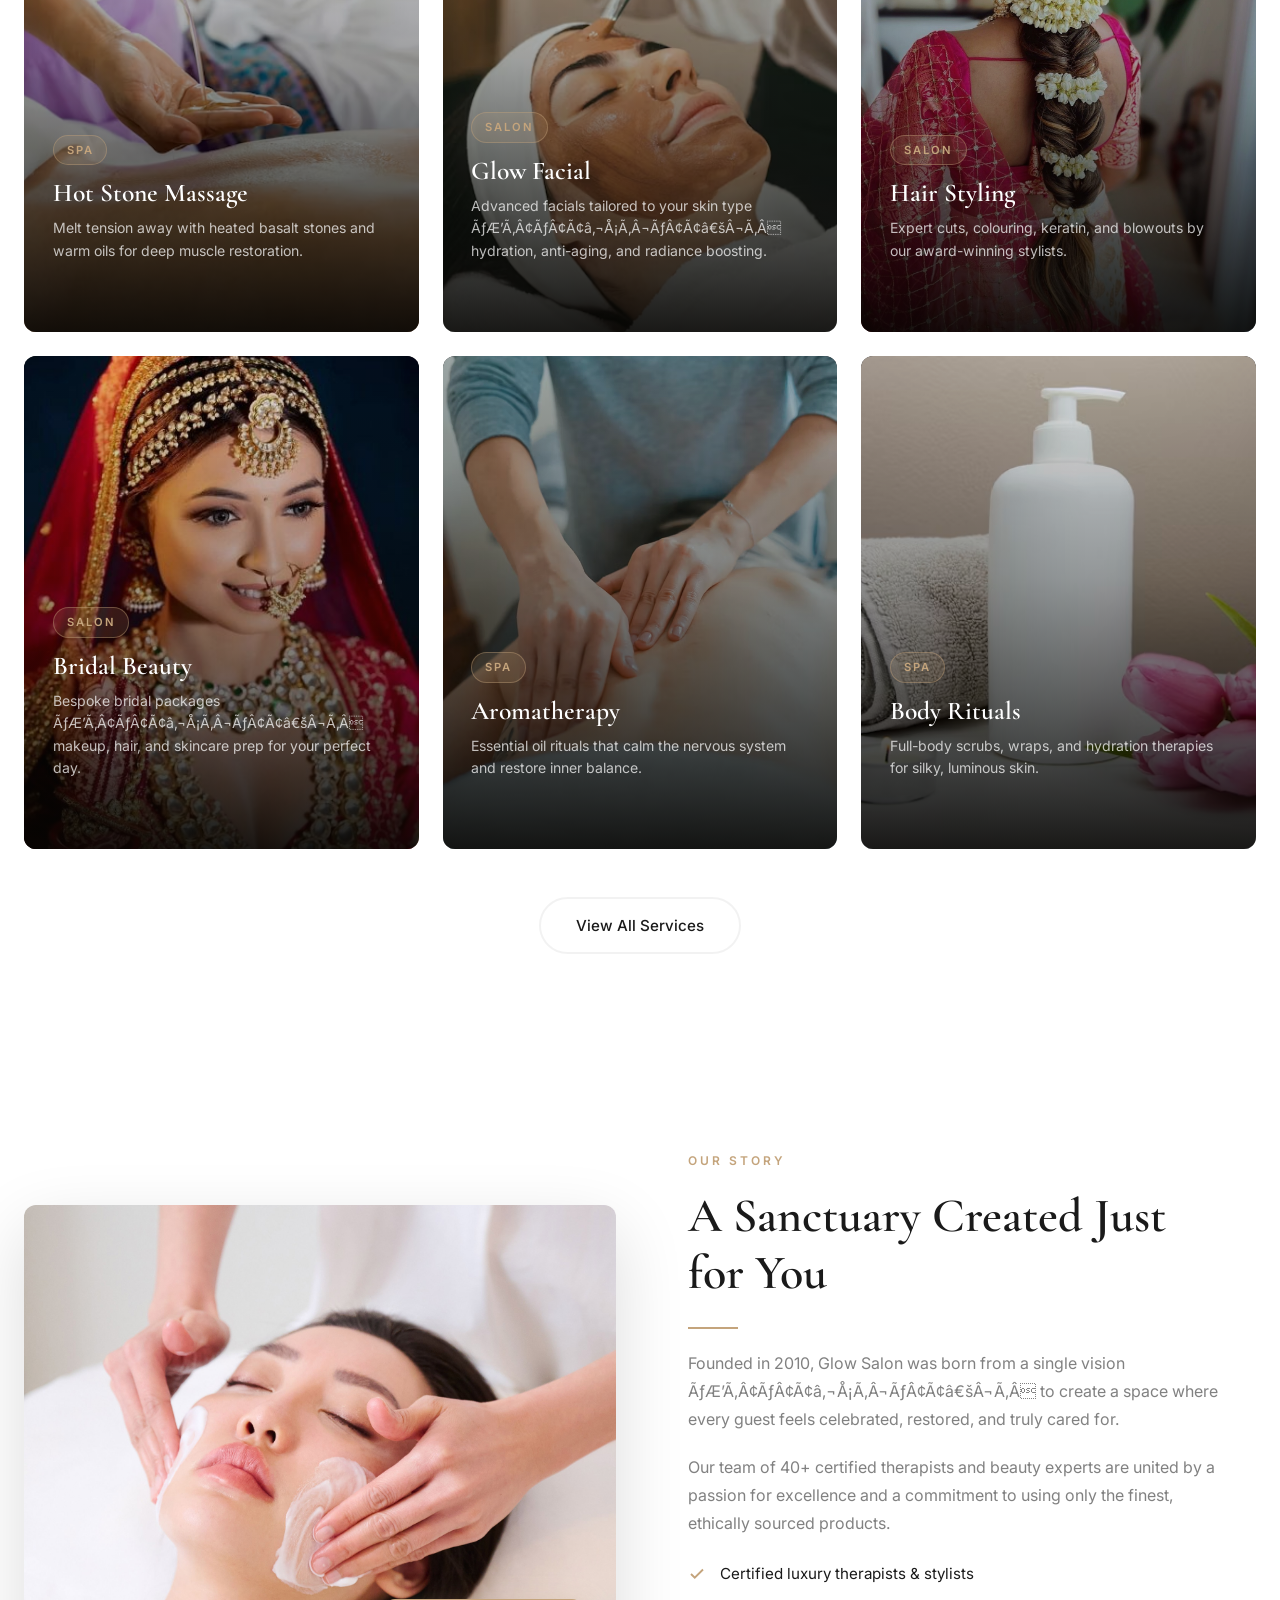
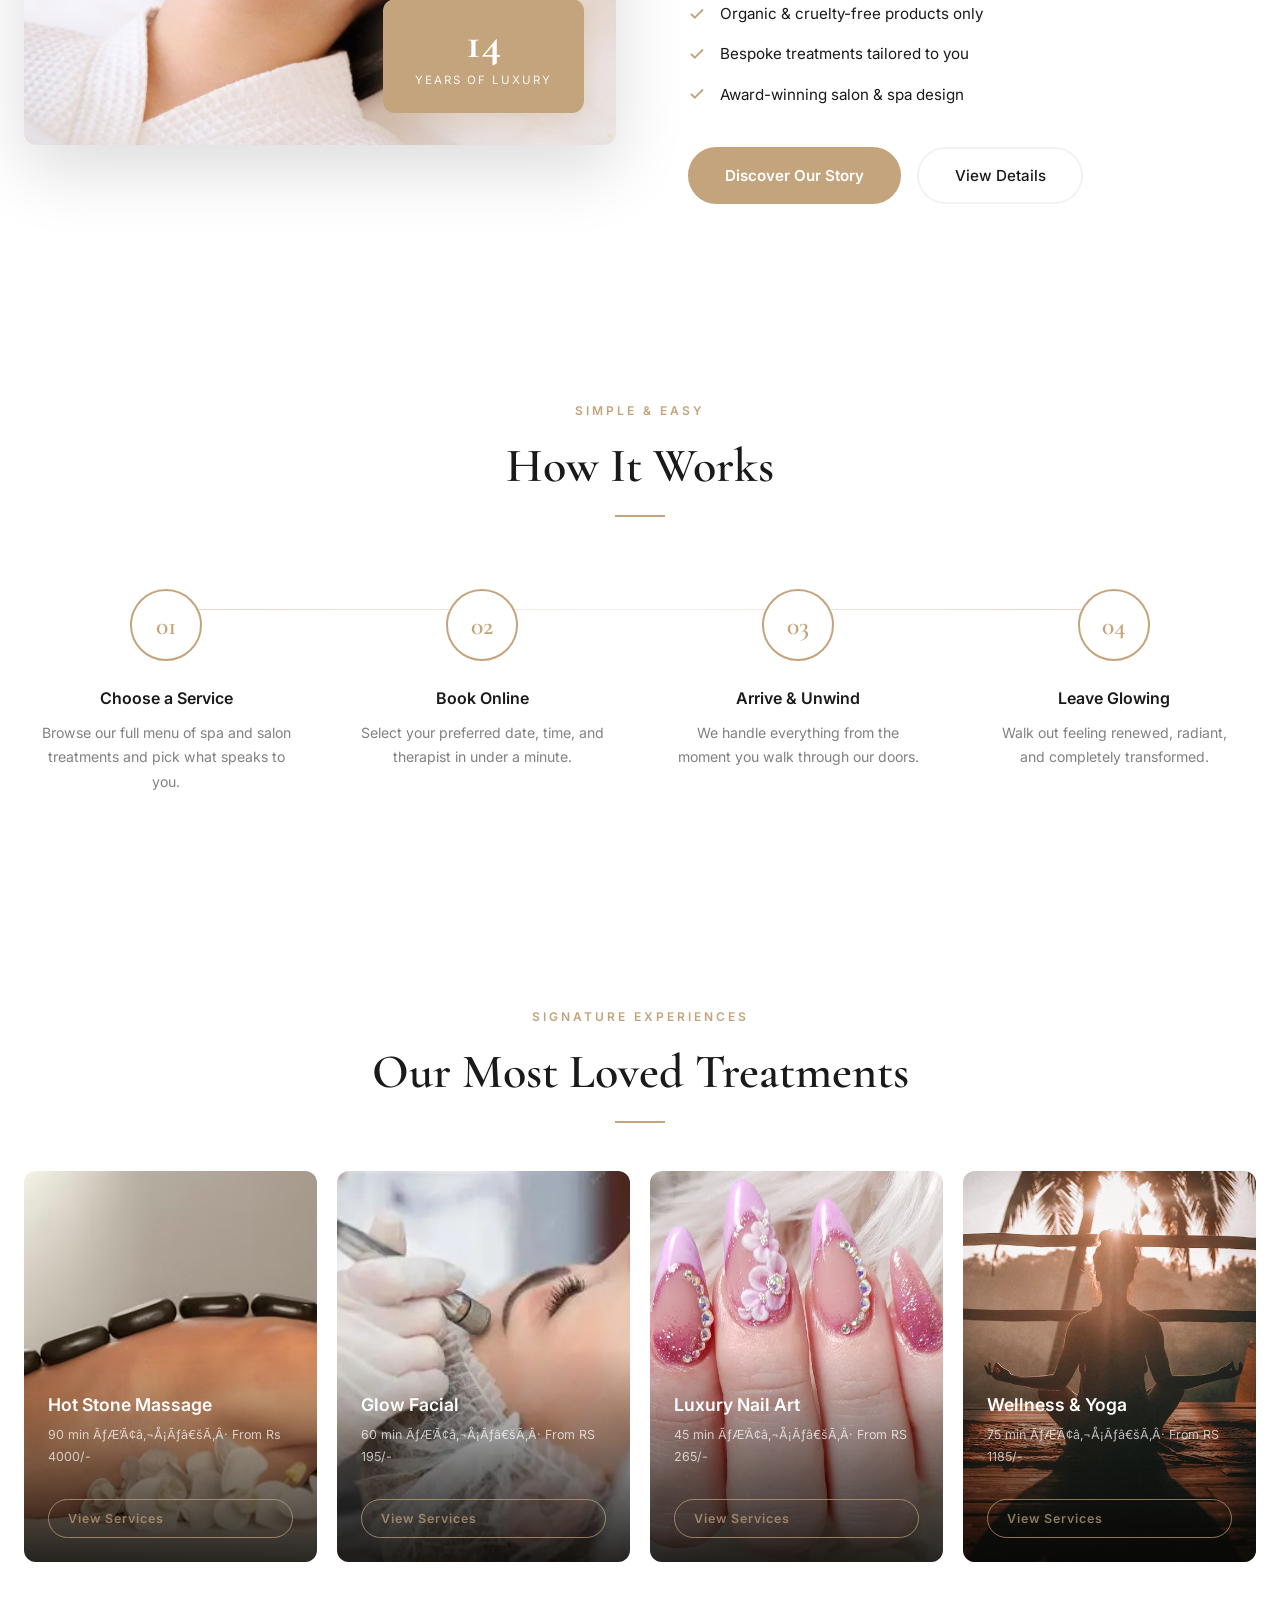
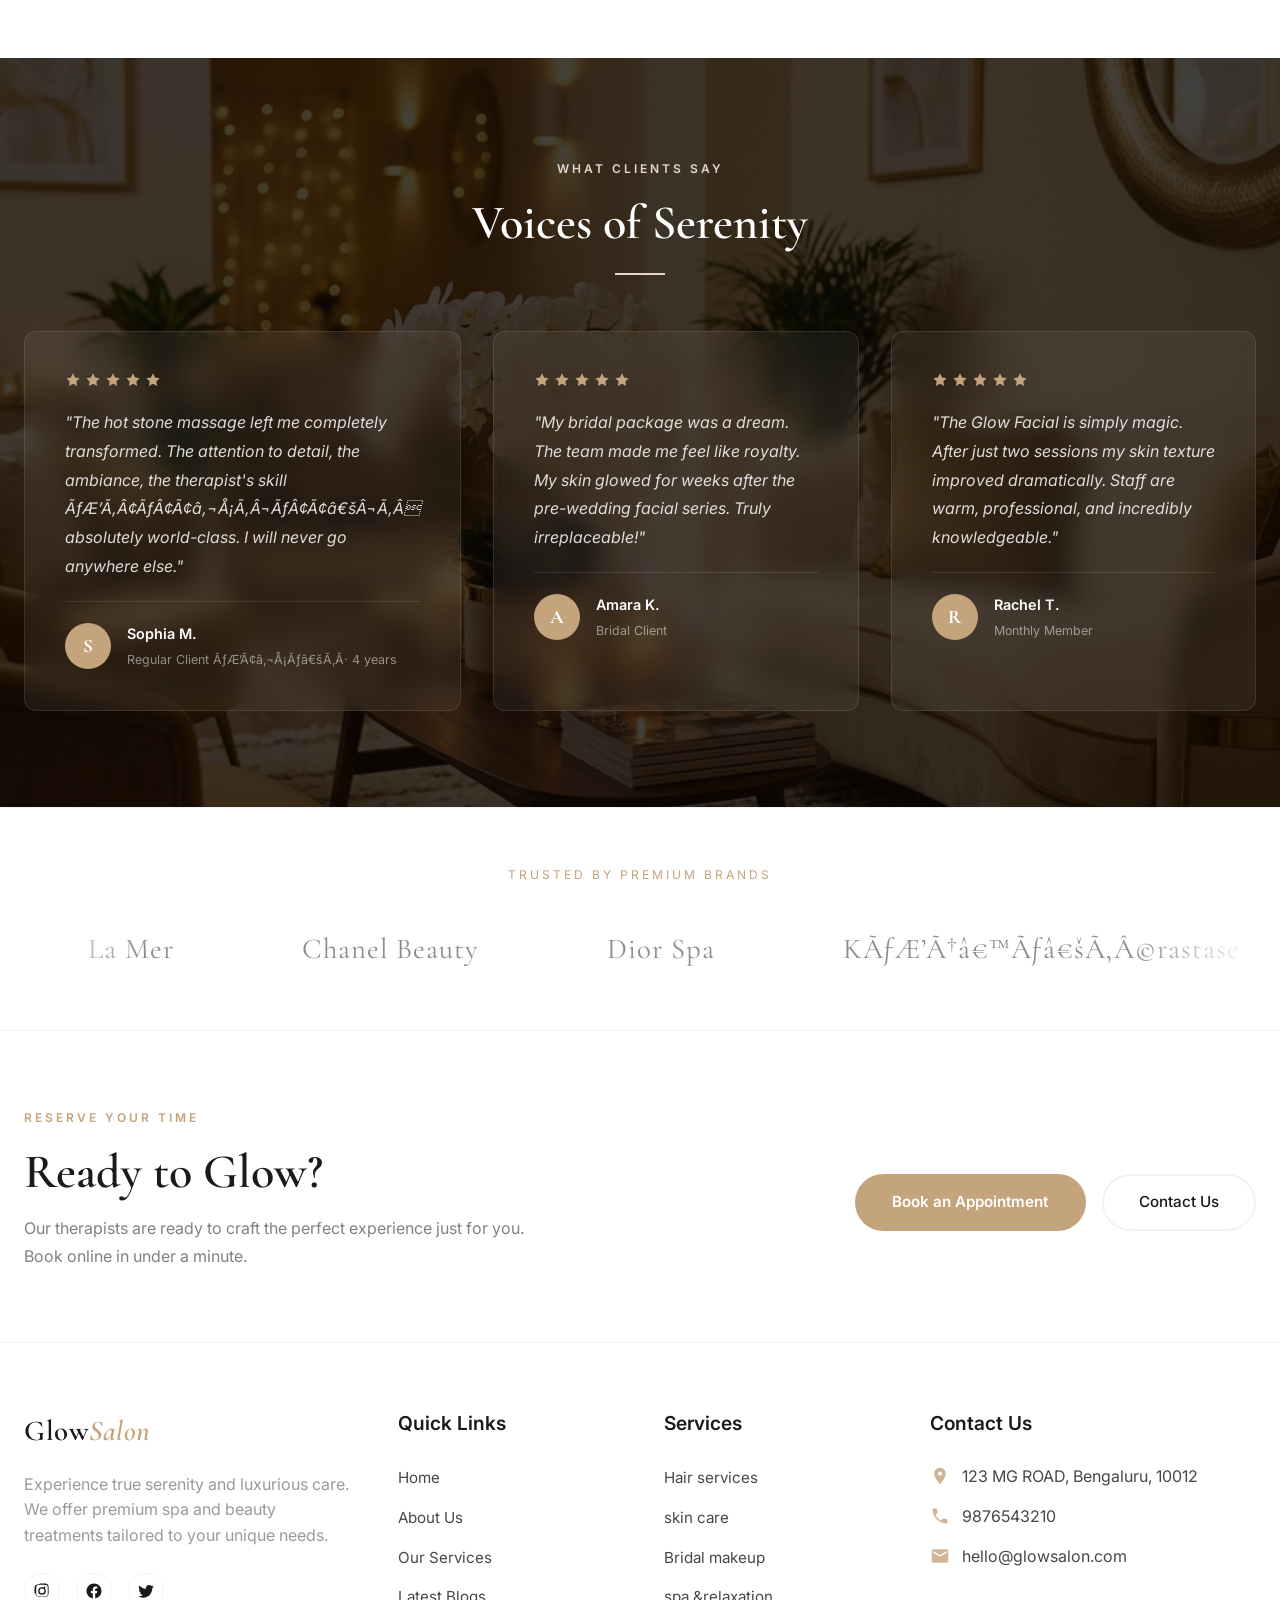
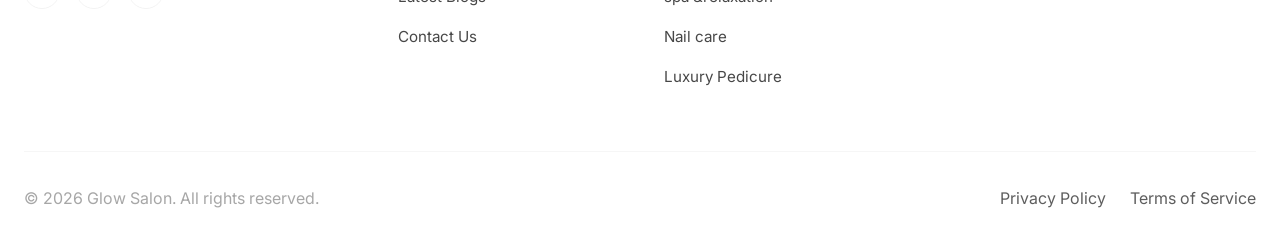
==== commit 6590ebb5: "update" ====
--- a/index.html
+++ b/index.html
@@ -8,7 +8,7 @@
 
     
     
-<link rel="icon" type="image/png" href="../Images/makeup (2).png">
+<link rel="icon" type="image/png" href="images/makeup (2).png">
     
     <link rel="preconnect" href="https://fonts.googleapis.com">
     <link href="https://fonts.googleapis.com/css2?family=Cormorant+Garamond:ital,wght@0,500;0,600;0,700;1,500&family=Inter:wght@300;400;500;600&display=swap" rel="stylesheet">
@@ -61,7 +61,7 @@
                     <span class="section-label">What We Offer</span>
                     <h2>Our Signature Services</h2>
                     <div class="divider"></div>
-                    <p style="max-width:580px; margin-inline:auto;">Every treatment is thoughtfully crafted for both salon and spa ÃƒÂ¢Ã¢â€šÂ¬Ã¢â‚¬Â from advanced skincare to deeply relaxing body rituals.</p>
+                    <p style="max-width:580px; margin-inline:auto;">Every treatment is thoughtfully crafted for both salon and spa ÃƒÆ’Ã‚Â¢ÃƒÂ¢Ã¢â‚¬Å¡Ã‚Â¬ÃƒÂ¢Ã¢â€šÂ¬Ã‚Â from advanced skincare to deeply relaxing body rituals.</p>
                 </div>
 
                 <div class="services-image-grid">
@@ -87,7 +87,7 @@
                         <div class="sic-content">
                             <span class="sic-badge">Salon</span>
                             <h3>Glow Facial</h3>
-                            <p>Advanced facials tailored to your skin type ÃƒÂ¢Ã¢â€šÂ¬Ã¢â‚¬Â hydration, anti-aging, and radiance boosting.</p>
+                            <p>Advanced facials tailored to your skin type ÃƒÆ’Ã‚Â¢ÃƒÂ¢Ã¢â‚¬Å¡Ã‚Â¬ÃƒÂ¢Ã¢â€šÂ¬Ã‚Â hydration, anti-aging, and radiance boosting.</p>
                             <span class="sic-tag">View Details <svg viewBox="0 0 24 24" stroke-width="2"><path d="M5 12h14M12 5l7 7-7 7"/></svg></span>
                         </div>
                     </a>
@@ -113,7 +113,7 @@
                         <div class="sic-content">
                             <span class="sic-badge">Salon</span>
                             <h3>Bridal Beauty</h3>
-                            <p>Bespoke bridal packages ÃƒÂ¢Ã¢â€šÂ¬Ã¢â‚¬Â makeup, hair, and skincare prep for your perfect day.</p>
+                            <p>Bespoke bridal packages ÃƒÆ’Ã‚Â¢ÃƒÂ¢Ã¢â‚¬Å¡Ã‚Â¬ÃƒÂ¢Ã¢â€šÂ¬Ã‚Â makeup, hair, and skincare prep for your perfect day.</p>
                             <span class="sic-tag">View Details <svg viewBox="0 0 24 24" stroke-width="2"><path d="M5 12h14M12 5l7 7-7 7"/></svg></span>
                         </div>
                     </a>
@@ -167,7 +167,7 @@
                         <span class="section-label">Our Story</span>
                         <h2>A Sanctuary Created Just for You</h2>
                         <div class="divider left"></div>
-                        <p>Founded in 2010, Glow Salon was born from a single vision ÃƒÂ¢Ã¢â€šÂ¬Ã¢â‚¬Â to create a space where every guest feels celebrated, restored, and truly cared for.</p>
+                        <p>Founded in 2010, Glow Salon was born from a single vision ÃƒÆ’Ã‚Â¢ÃƒÂ¢Ã¢â‚¬Å¡Ã‚Â¬ÃƒÂ¢Ã¢â€šÂ¬Ã‚Â to create a space where every guest feels celebrated, restored, and truly cared for.</p>
                         <p>Our team of 40+ certified therapists and beauty experts are united by a passion for excellence and a commitment to using only the finest, ethically sourced products.</p>
                         <ul class="about-list">
                             <li><svg viewBox="0 0 24 24"><path d="M20 6 9 17l-5-5"/></svg> Certified luxury therapists & stylists</li>
@@ -230,7 +230,7 @@
                         <img src="images/hot.avif" alt="Hot Stone Massage" loading="lazy">
                         <div class="treatment-overlay">
                             <h4>Hot Stone Massage</h4>
-                            <span>90 min Ãƒâ€šÃ‚Â· From Rs 4000/-</span>
+                            <span>90 min ÃƒÆ’Ã¢â‚¬Å¡Ãƒâ€šÃ‚Â· From Rs 4000/-</span>
                             <span class="treatment-btn">View Services</span>
                         </div>
                     </a>
@@ -238,7 +238,7 @@
                         <img src="images/microderma.webp" alt="Luxury Facial" loading="lazy">
                         <div class="treatment-overlay">
                             <h4>Glow Facial</h4>
-                            <span>60 min Ãƒâ€šÃ‚Â· From RS 195/-</span>
+                            <span>60 min ÃƒÆ’Ã¢â‚¬Å¡Ãƒâ€šÃ‚Â· From RS 195/-</span>
                             <span class="treatment-btn">View Services</span>
                         </div>
                     </a>
@@ -246,7 +246,7 @@
                         <img src="images/nailart.jpg" alt="Nail Art" loading="lazy">
                         <div class="treatment-overlay">
                             <h4>Luxury Nail Art</h4>
-                            <span>45 min Ãƒâ€šÃ‚Â· From RS 265/-</span>
+                            <span>45 min ÃƒÆ’Ã¢â‚¬Å¡Ãƒâ€šÃ‚Â· From RS 265/-</span>
                             <span class="treatment-btn">View Services</span>
                         </div>
                     </a>
@@ -254,7 +254,7 @@
                         <img src="images/wellness.avif" alt="Wellness & Yoga" loading="lazy">
                         <div class="treatment-overlay">
                             <h4>Wellness & Yoga</h4>
-                            <span>75 min Ãƒâ€šÃ‚Â· From RS 1185/-</span>
+                            <span>75 min ÃƒÆ’Ã¢â‚¬Å¡Ãƒâ€šÃ‚Â· From RS 1185/-</span>
                             <span class="treatment-btn">View Services</span>
                         </div>
                     </a>
@@ -279,10 +279,10 @@
                             <svg viewBox="0 0 24 24"><polygon points="12 2 15.09 8.26 22 9.27 17 14.14 18.18 21.02 12 17.77 5.82 21.02 7 14.14 2 9.27 8.91 8.26 12 2"/></svg>
                             <svg viewBox="0 0 24 24"><polygon points="12 2 15.09 8.26 22 9.27 17 14.14 18.18 21.02 12 17.77 5.82 21.02 7 14.14 2 9.27 8.91 8.26 12 2"/></svg>
                         </div>
-                        <p class="testimonial-text">"The hot stone massage left me completely transformed. The attention to detail, the ambiance, the therapist's skill ÃƒÂ¢Ã¢â€šÂ¬Ã¢â‚¬Â absolutely world-class. I will never go anywhere else."</p>
+                        <p class="testimonial-text">"The hot stone massage left me completely transformed. The attention to detail, the ambiance, the therapist's skill ÃƒÆ’Ã‚Â¢ÃƒÂ¢Ã¢â‚¬Å¡Ã‚Â¬ÃƒÂ¢Ã¢â€šÂ¬Ã‚Â absolutely world-class. I will never go anywhere else."</p>
                         <div class="testimonial-author">
                             <div class="testimonial-avatar">S</div>
-                            <div><div class="testimonial-name">Sophia M.</div><div class="testimonial-role">Regular Client Ãƒâ€šÃ‚Â· 4 years</div></div>
+                            <div><div class="testimonial-name">Sophia M.</div><div class="testimonial-role">Regular Client ÃƒÆ’Ã¢â‚¬Å¡Ãƒâ€šÃ‚Â· 4 years</div></div>
                         </div>
                     </div>
                     <div class="testimonial-card reveal reveal-delay-1">
@@ -327,14 +327,14 @@
                         <span class="trust-logo">La Mer</span>
                         <span class="trust-logo">Chanel Beauty</span>
                         <span class="trust-logo">Dior Spa</span>
-                        <span class="trust-logo">KÃƒÆ’Ã‚Â©rastase</span>
+                        <span class="trust-logo">KÃƒÆ’Ã†â€™Ãƒâ€šÃ‚Â©rastase</span>
                         <span class="trust-logo">Caudalie</span>
                         <span class="trust-logo">Sisley Paris</span>
                         
                         <span class="trust-logo">La Mer</span>
                         <span class="trust-logo">Chanel Beauty</span>
                         <span class="trust-logo">Dior Spa</span>
-                        <span class="trust-logo">KÃƒÆ’Ã‚Â©rastase</span>
+                        <span class="trust-logo">KÃƒÆ’Ã†â€™Ãƒâ€šÃ‚Â©rastase</span>
                         <span class="trust-logo">Caudalie</span>
                         <span class="trust-logo">Sisley Paris</span>
                     </div>
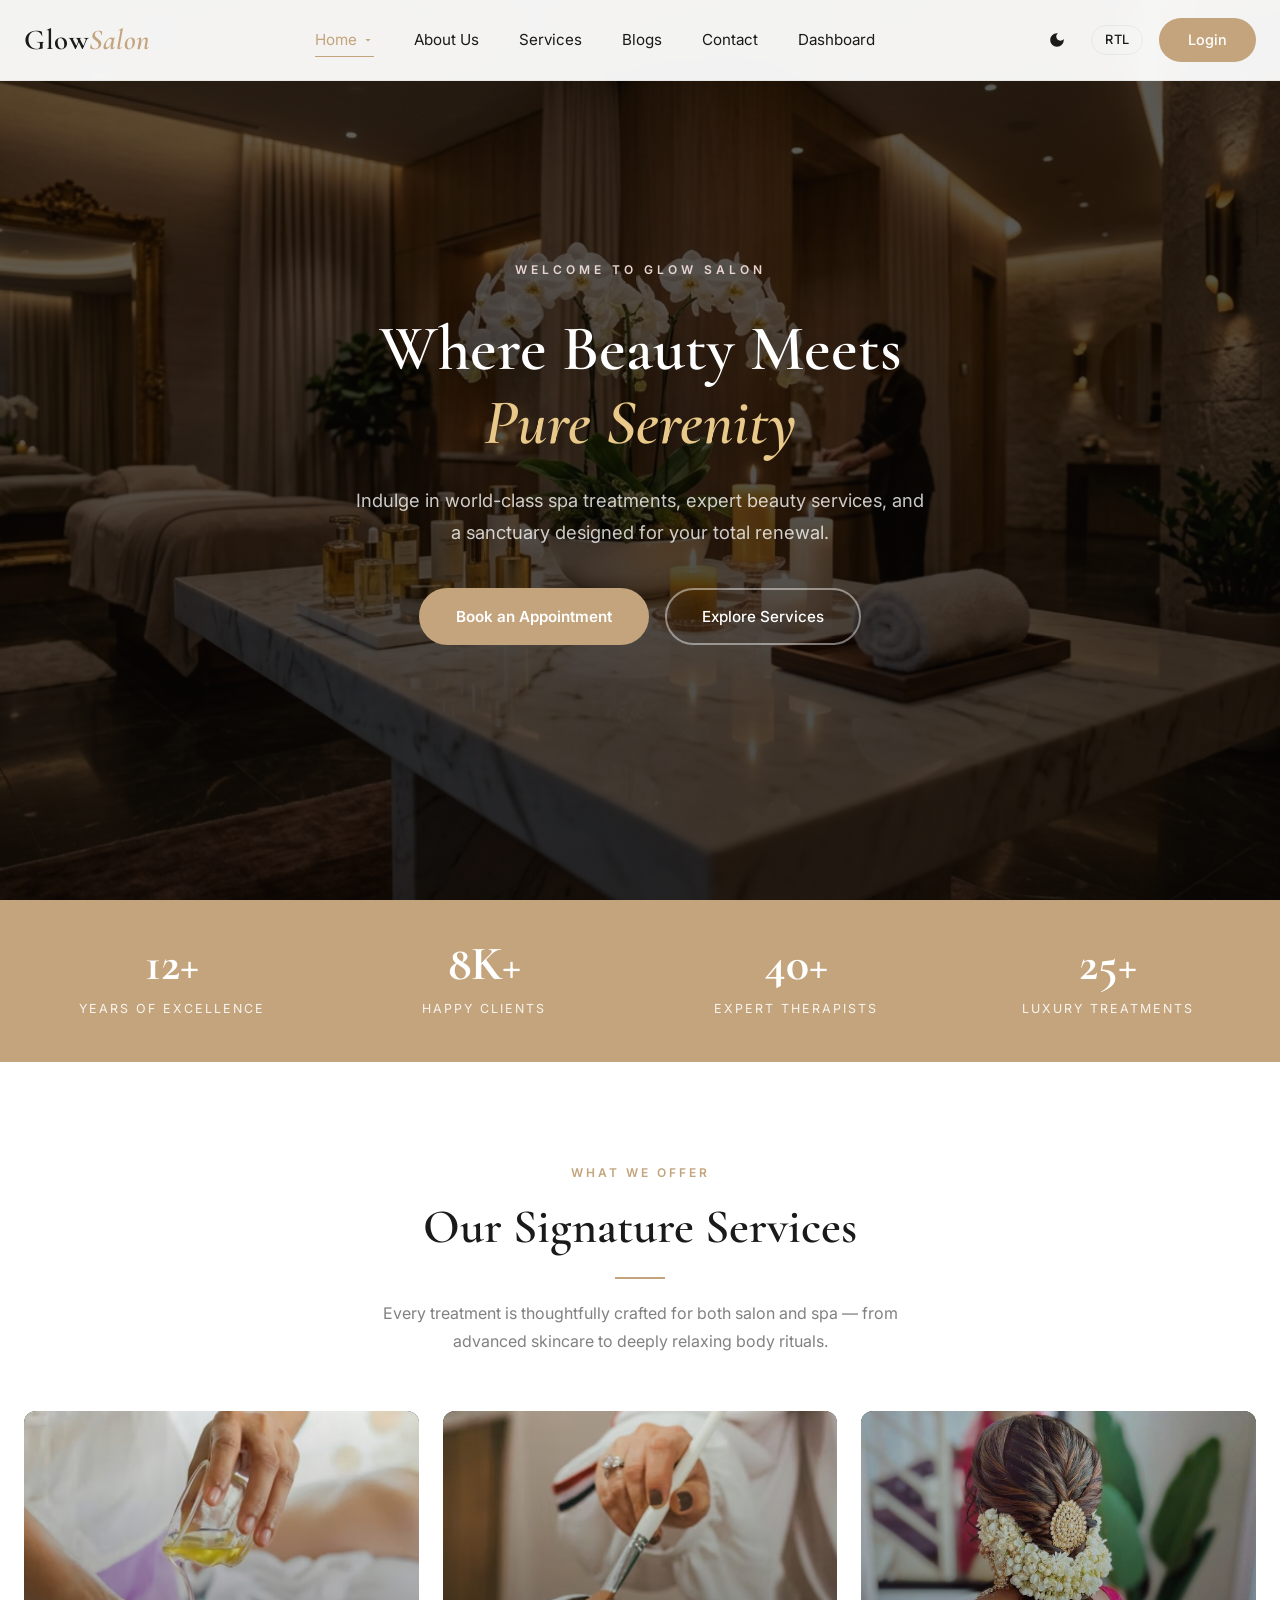
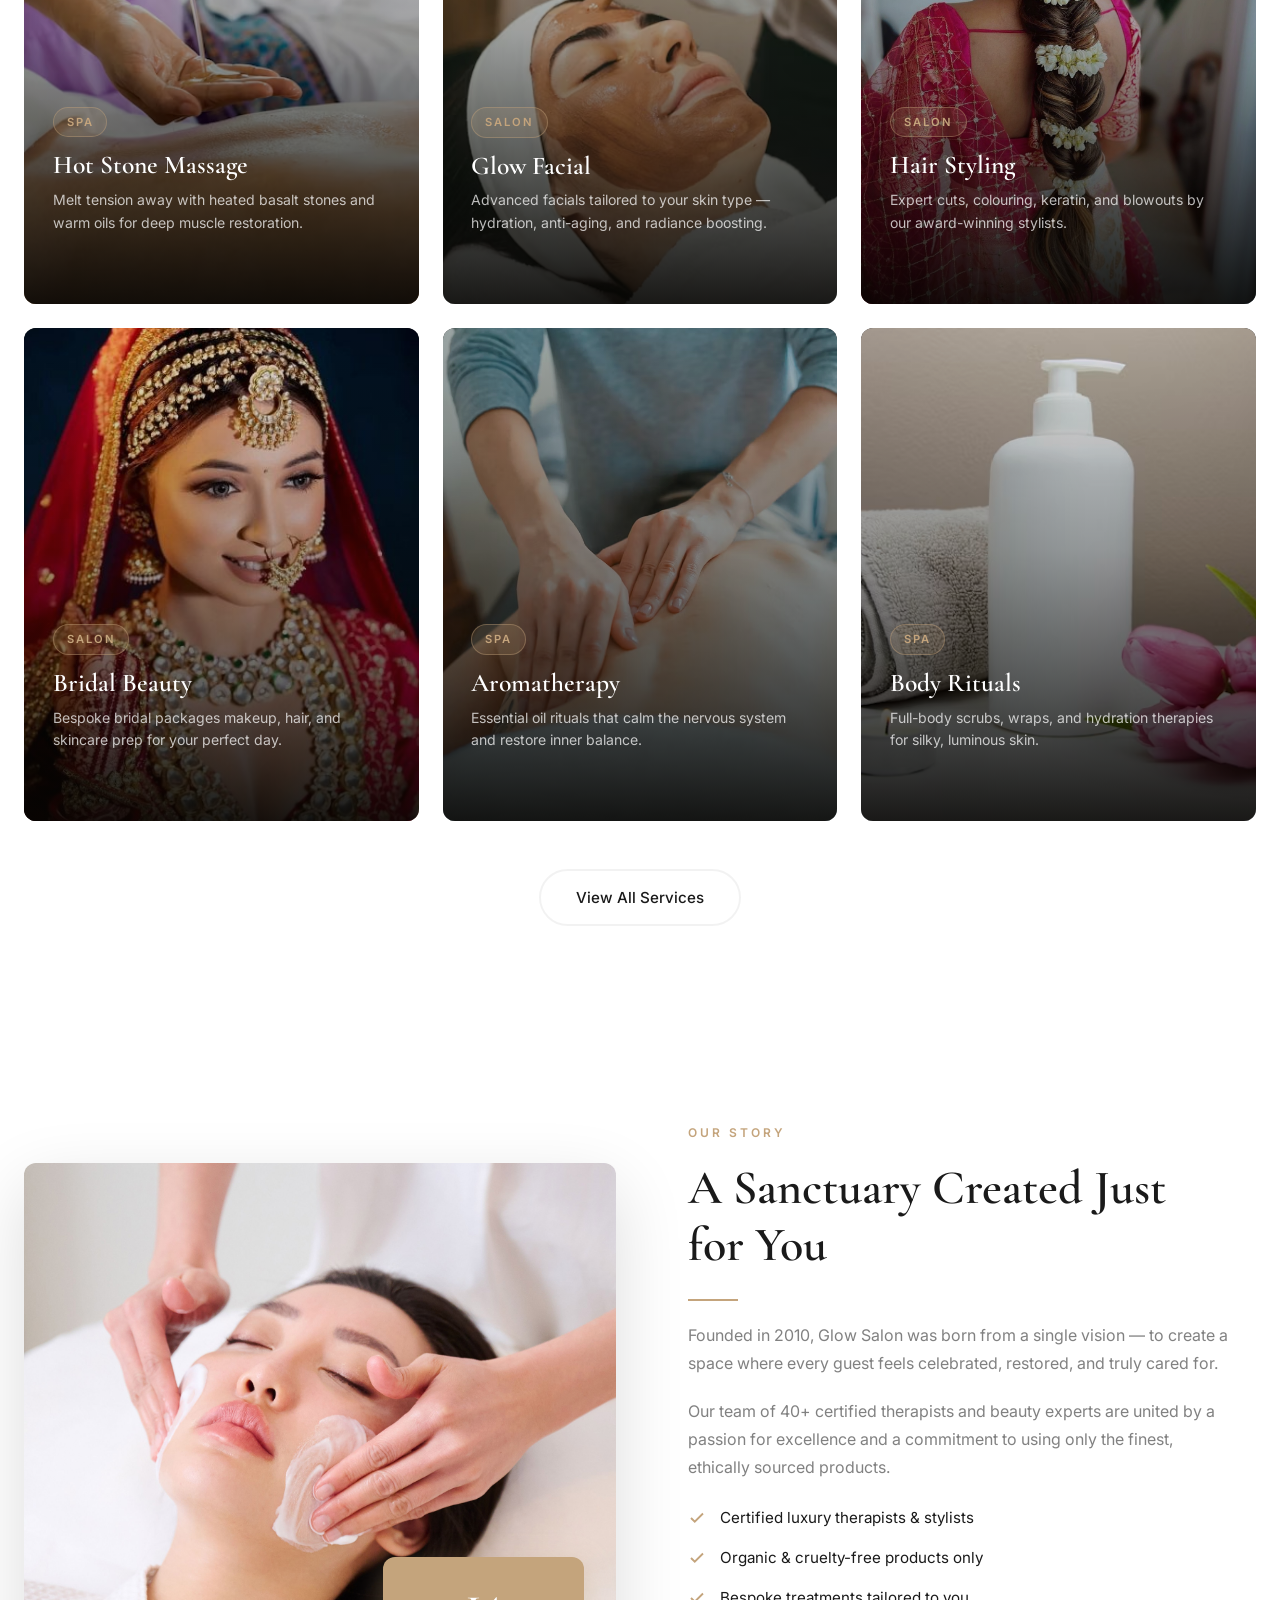
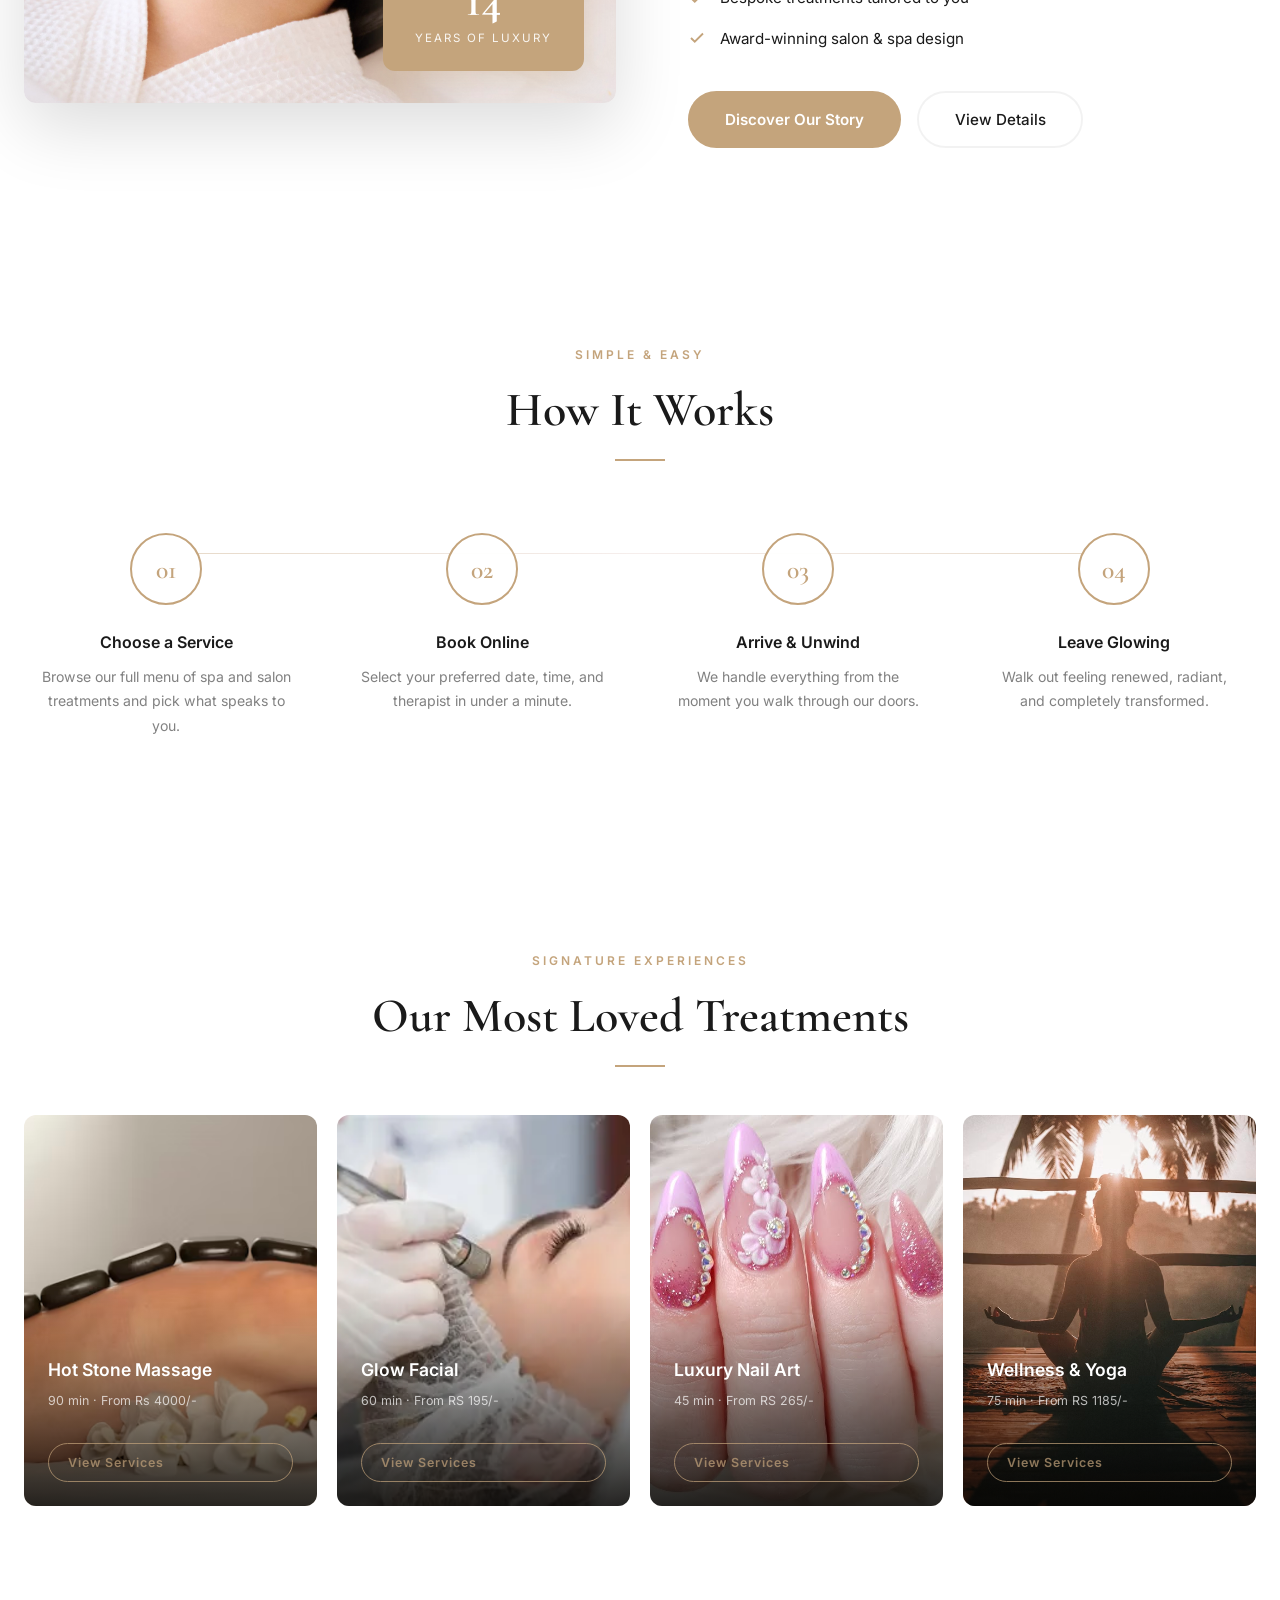
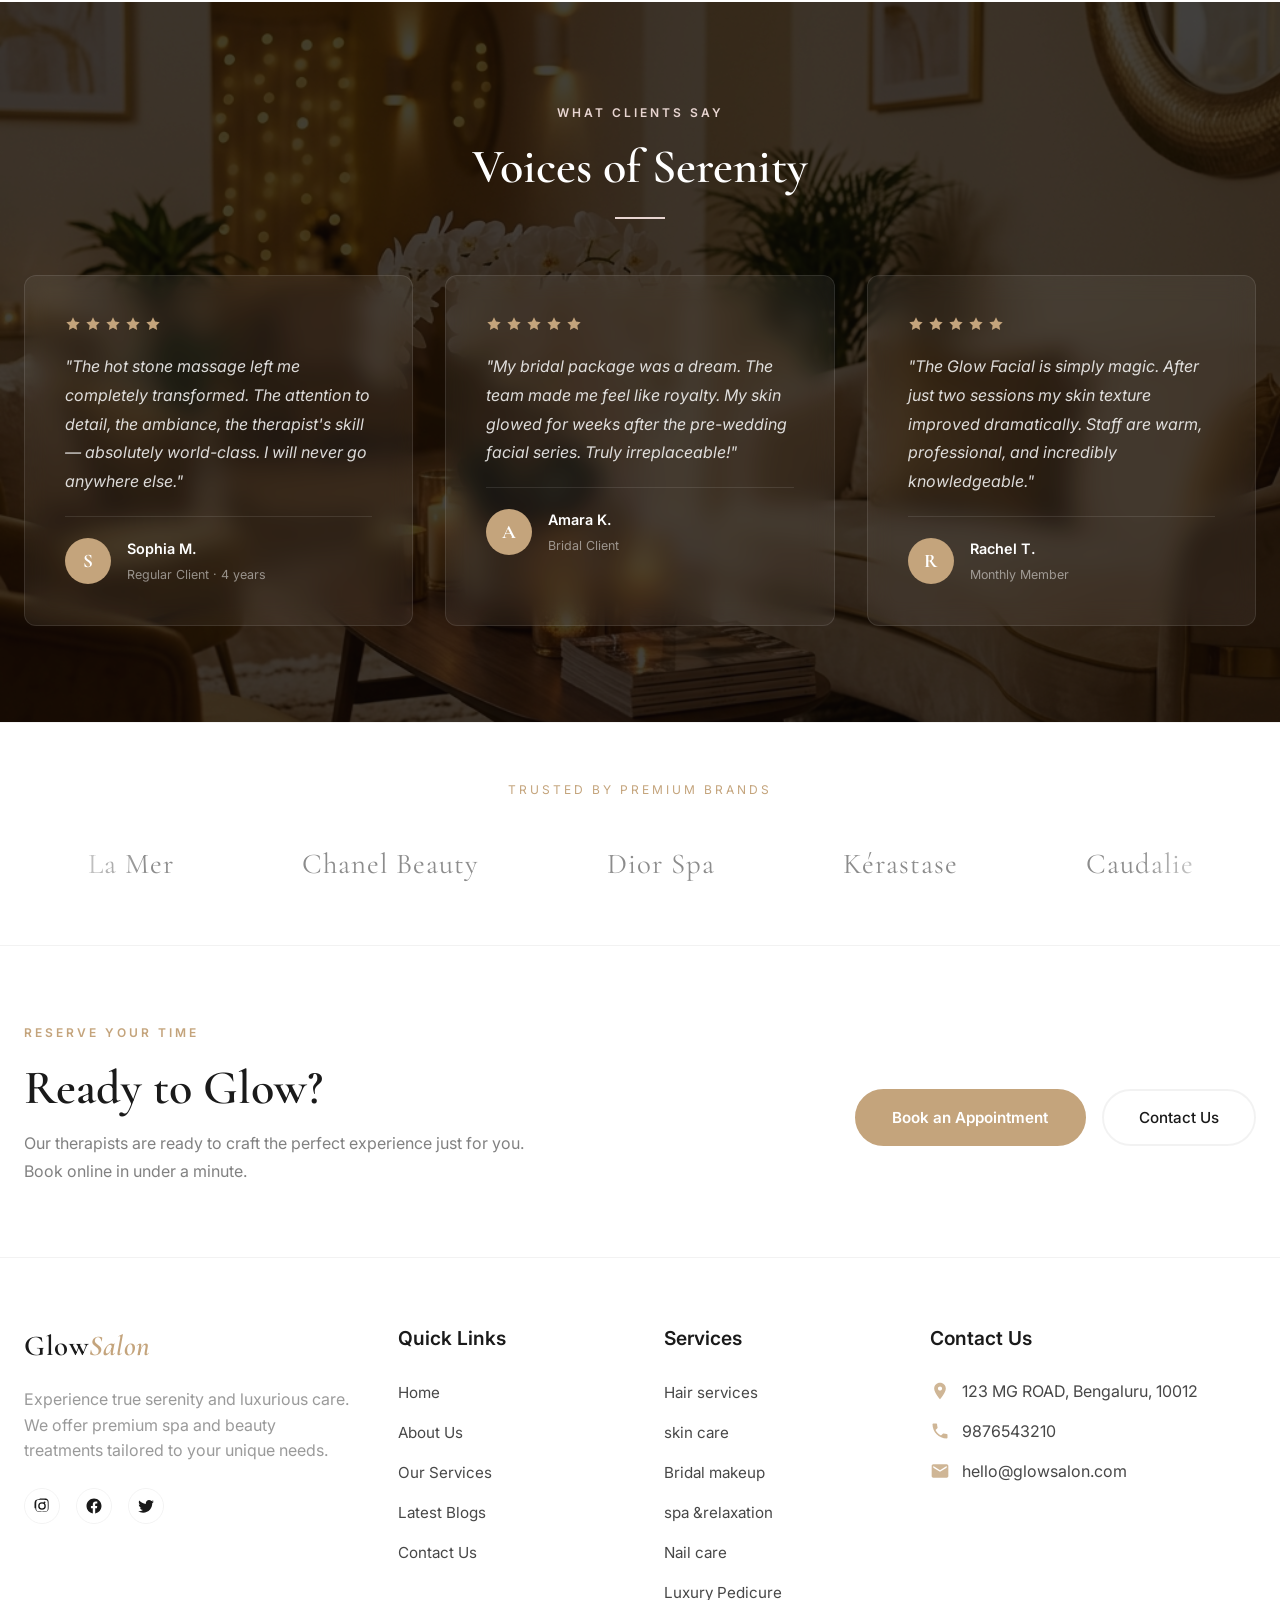
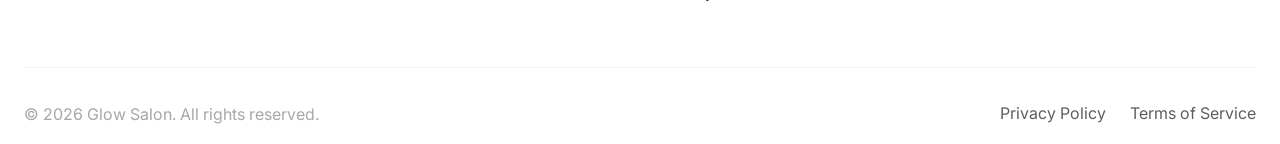
==== commit fe6f005c: "update" ====
--- a/index.html
+++ b/index.html
@@ -61,7 +61,7 @@
                     <span class="section-label">What We Offer</span>
                     <h2>Our Signature Services</h2>
                     <div class="divider"></div>
-                    <p style="max-width:580px; margin-inline:auto;">Every treatment is thoughtfully crafted for both salon and spa ÃƒÆ’Ã‚Â¢ÃƒÂ¢Ã¢â‚¬Å¡Ã‚Â¬ÃƒÂ¢Ã¢â€šÂ¬Ã‚Â from advanced skincare to deeply relaxing body rituals.</p>
+                    <p style="max-width:580px; margin-inline:auto;">Every treatment is thoughtfully crafted for both salon and spa — from advanced skincare to deeply relaxing body rituals.</p>
                 </div>
 
                 <div class="services-image-grid">
@@ -87,7 +87,7 @@
                         <div class="sic-content">
                             <span class="sic-badge">Salon</span>
                             <h3>Glow Facial</h3>
-                            <p>Advanced facials tailored to your skin type ÃƒÆ’Ã‚Â¢ÃƒÂ¢Ã¢â‚¬Å¡Ã‚Â¬ÃƒÂ¢Ã¢â€šÂ¬Ã‚Â hydration, anti-aging, and radiance boosting.</p>
+                            <p>Advanced facials tailored to your skin type — hydration, anti-aging, and radiance boosting.</p>
                             <span class="sic-tag">View Details <svg viewBox="0 0 24 24" stroke-width="2"><path d="M5 12h14M12 5l7 7-7 7"/></svg></span>
                         </div>
                     </a>
@@ -113,7 +113,7 @@
                         <div class="sic-content">
                             <span class="sic-badge">Salon</span>
                             <h3>Bridal Beauty</h3>
-                            <p>Bespoke bridal packages ÃƒÆ’Ã‚Â¢ÃƒÂ¢Ã¢â‚¬Å¡Ã‚Â¬ÃƒÂ¢Ã¢â€šÂ¬Ã‚Â makeup, hair, and skincare prep for your perfect day.</p>
+                            <p>Bespoke bridal packages  makeup, hair, and skincare prep for your perfect day.</p>
                             <span class="sic-tag">View Details <svg viewBox="0 0 24 24" stroke-width="2"><path d="M5 12h14M12 5l7 7-7 7"/></svg></span>
                         </div>
                     </a>
@@ -167,7 +167,7 @@
                         <span class="section-label">Our Story</span>
                         <h2>A Sanctuary Created Just for You</h2>
                         <div class="divider left"></div>
-                        <p>Founded in 2010, Glow Salon was born from a single vision ÃƒÆ’Ã‚Â¢ÃƒÂ¢Ã¢â‚¬Å¡Ã‚Â¬ÃƒÂ¢Ã¢â€šÂ¬Ã‚Â to create a space where every guest feels celebrated, restored, and truly cared for.</p>
+                        <p>Founded in 2010, Glow Salon was born from a single vision — to create a space where every guest feels celebrated, restored, and truly cared for.</p>
                         <p>Our team of 40+ certified therapists and beauty experts are united by a passion for excellence and a commitment to using only the finest, ethically sourced products.</p>
                         <ul class="about-list">
                             <li><svg viewBox="0 0 24 24"><path d="M20 6 9 17l-5-5"/></svg> Certified luxury therapists & stylists</li>
@@ -230,7 +230,7 @@
                         <img src="images/hot.avif" alt="Hot Stone Massage" loading="lazy">
                         <div class="treatment-overlay">
                             <h4>Hot Stone Massage</h4>
-                            <span>90 min ÃƒÆ’Ã¢â‚¬Å¡Ãƒâ€šÃ‚Â· From Rs 4000/-</span>
+                            <span>90 min · From Rs 4000/-</span>
                             <span class="treatment-btn">View Services</span>
                         </div>
                     </a>
@@ -238,7 +238,7 @@
                         <img src="images/microderma.webp" alt="Luxury Facial" loading="lazy">
                         <div class="treatment-overlay">
                             <h4>Glow Facial</h4>
-                            <span>60 min ÃƒÆ’Ã¢â‚¬Å¡Ãƒâ€šÃ‚Â· From RS 195/-</span>
+                            <span>60 min · From RS 195/-</span>
                             <span class="treatment-btn">View Services</span>
                         </div>
                     </a>
@@ -246,7 +246,7 @@
                         <img src="images/nailart.jpg" alt="Nail Art" loading="lazy">
                         <div class="treatment-overlay">
                             <h4>Luxury Nail Art</h4>
-                            <span>45 min ÃƒÆ’Ã¢â‚¬Å¡Ãƒâ€šÃ‚Â· From RS 265/-</span>
+                            <span>45 min · From RS 265/-</span>
                             <span class="treatment-btn">View Services</span>
                         </div>
                     </a>
@@ -254,7 +254,7 @@
                         <img src="images/wellness.avif" alt="Wellness & Yoga" loading="lazy">
                         <div class="treatment-overlay">
                             <h4>Wellness & Yoga</h4>
-                            <span>75 min ÃƒÆ’Ã¢â‚¬Å¡Ãƒâ€šÃ‚Â· From RS 1185/-</span>
+                            <span>75 min · From RS 1185/-</span>
                             <span class="treatment-btn">View Services</span>
                         </div>
                     </a>
@@ -279,10 +279,10 @@
                             <svg viewBox="0 0 24 24"><polygon points="12 2 15.09 8.26 22 9.27 17 14.14 18.18 21.02 12 17.77 5.82 21.02 7 14.14 2 9.27 8.91 8.26 12 2"/></svg>
                             <svg viewBox="0 0 24 24"><polygon points="12 2 15.09 8.26 22 9.27 17 14.14 18.18 21.02 12 17.77 5.82 21.02 7 14.14 2 9.27 8.91 8.26 12 2"/></svg>
                         </div>
-                        <p class="testimonial-text">"The hot stone massage left me completely transformed. The attention to detail, the ambiance, the therapist's skill ÃƒÆ’Ã‚Â¢ÃƒÂ¢Ã¢â‚¬Å¡Ã‚Â¬ÃƒÂ¢Ã¢â€šÂ¬Ã‚Â absolutely world-class. I will never go anywhere else."</p>
+                        <p class="testimonial-text">"The hot stone massage left me completely transformed. The attention to detail, the ambiance, the therapist's skill  —  absolutely world-class. I will never go anywhere else."</p>
                         <div class="testimonial-author">
                             <div class="testimonial-avatar">S</div>
-                            <div><div class="testimonial-name">Sophia M.</div><div class="testimonial-role">Regular Client ÃƒÆ’Ã¢â‚¬Å¡Ãƒâ€šÃ‚Â· 4 years</div></div>
+                            <div><div class="testimonial-name">Sophia M.</div><div class="testimonial-role">Regular Client · 4 years</div></div>
                         </div>
                     </div>
                     <div class="testimonial-card reveal reveal-delay-1">
@@ -327,14 +327,14 @@
                         <span class="trust-logo">La Mer</span>
                         <span class="trust-logo">Chanel Beauty</span>
                         <span class="trust-logo">Dior Spa</span>
-                        <span class="trust-logo">KÃƒÆ’Ã†â€™Ãƒâ€šÃ‚Â©rastase</span>
+                        <span class="trust-logo">Kérastase</span>
                         <span class="trust-logo">Caudalie</span>
                         <span class="trust-logo">Sisley Paris</span>
                         
                         <span class="trust-logo">La Mer</span>
                         <span class="trust-logo">Chanel Beauty</span>
                         <span class="trust-logo">Dior Spa</span>
-                        <span class="trust-logo">KÃƒÆ’Ã†â€™Ãƒâ€šÃ‚Â©rastase</span>
+                        <span class="trust-logo">Kérastase</span>
                         <span class="trust-logo">Caudalie</span>
                         <span class="trust-logo">Sisley Paris</span>
                     </div>
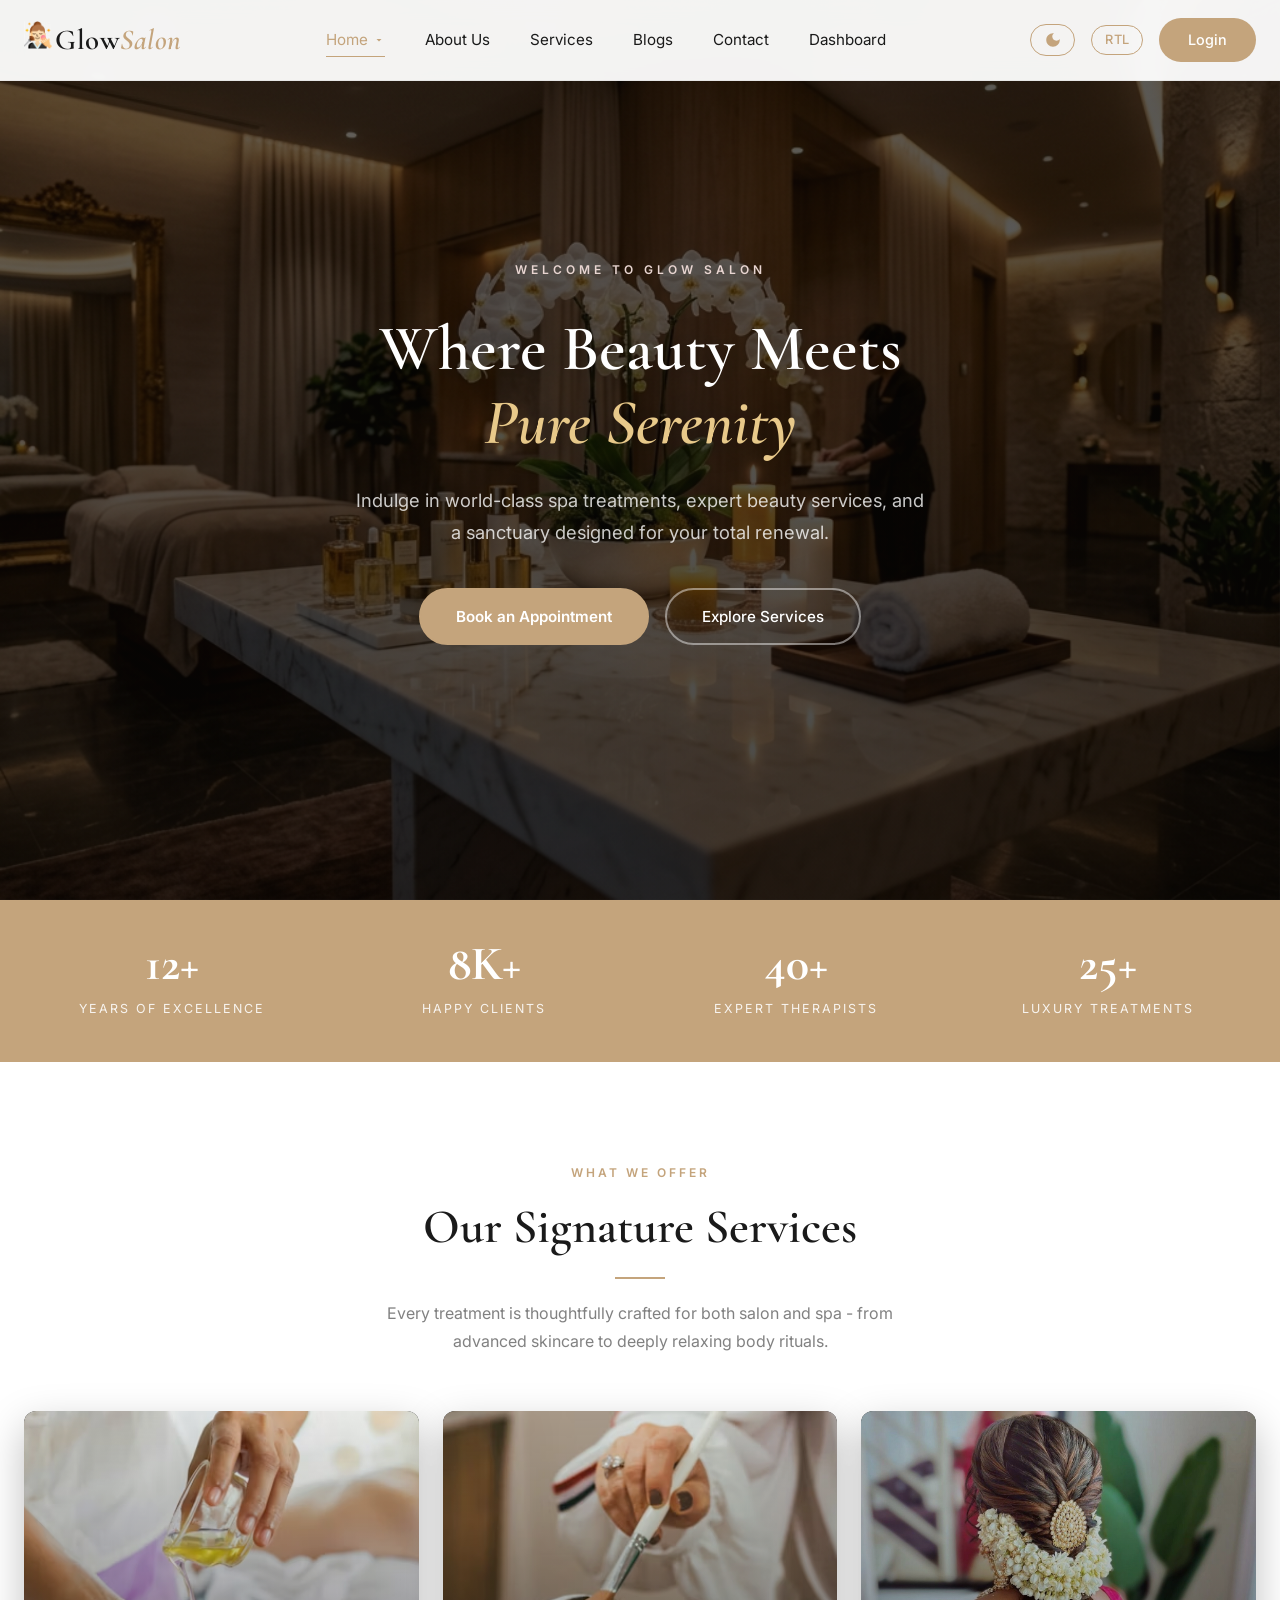
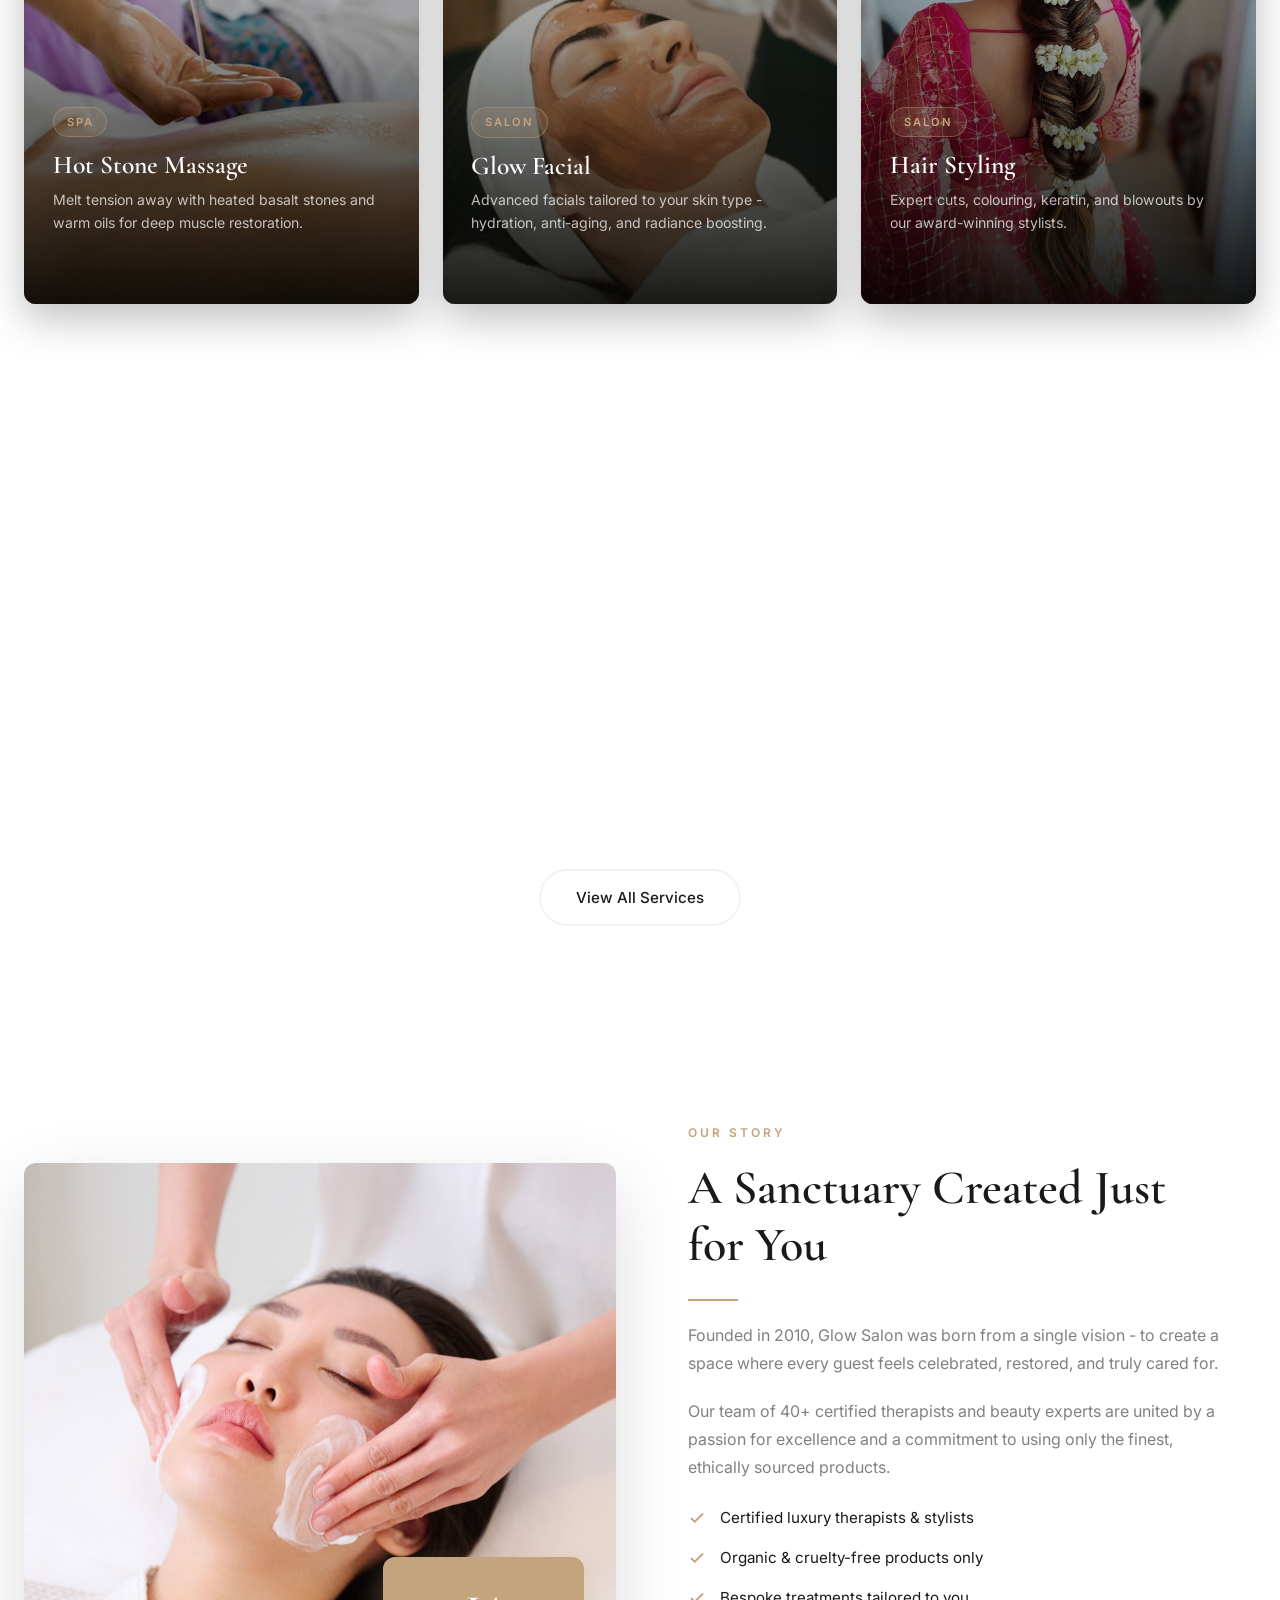
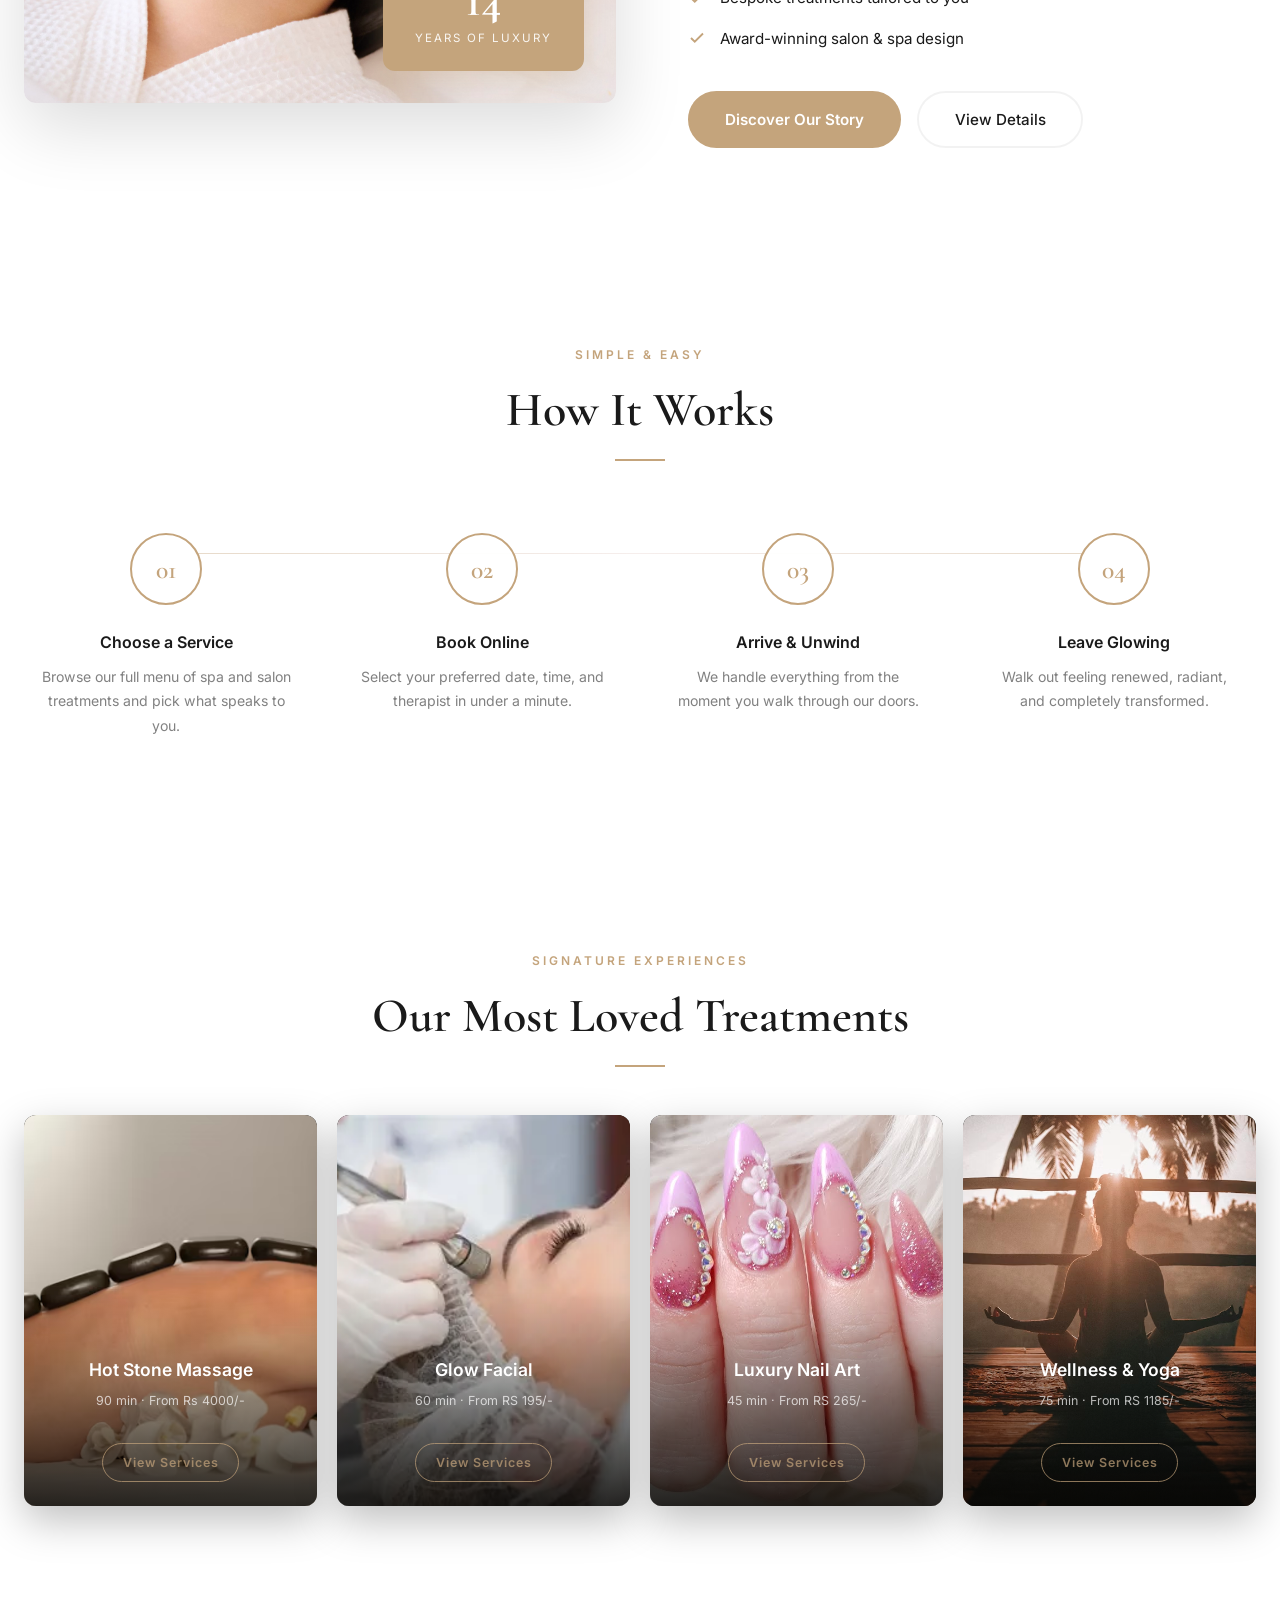
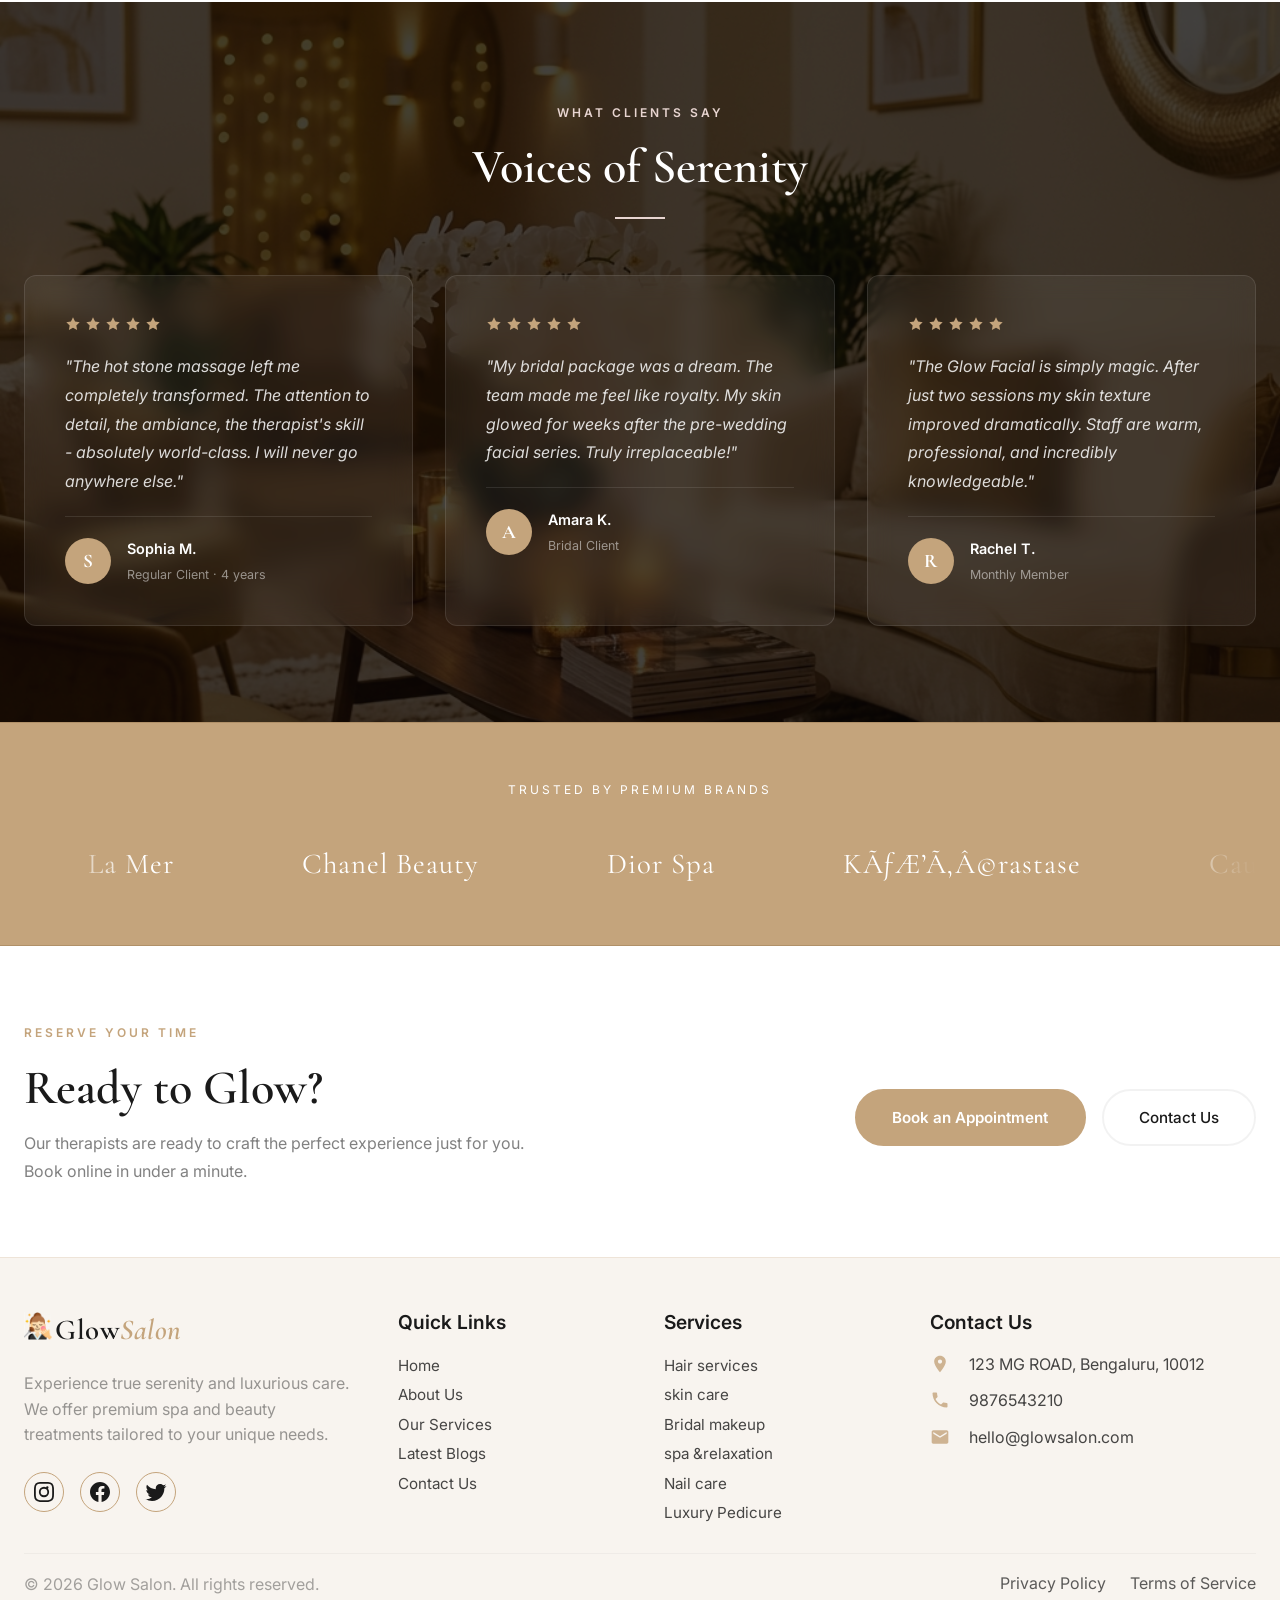
==== commit c05cd73b: "updated files" ====
--- a/index.html
+++ b/index.html
@@ -1,4 +1,4 @@
-<!DOCTYPE html>
+﻿<!DOCTYPE html>
 <html lang="en" dir="ltr">
 <head>
     <meta charset="UTF-8">
@@ -8,7 +8,7 @@
 
     
     
-<link rel="icon" type="image/png" href="images/makeup (2).png">
+<link rel="icon" type="image/png" href="images/makeup-black-dress.png">
     
     <link rel="preconnect" href="https://fonts.googleapis.com">
     <link href="https://fonts.googleapis.com/css2?family=Cormorant+Garamond:ital,wght@0,500;0,600;0,700;1,500&family=Inter:wght@300;400;500;600&display=swap" rel="stylesheet">
@@ -61,7 +61,7 @@
                     <span class="section-label">What We Offer</span>
                     <h2>Our Signature Services</h2>
                     <div class="divider"></div>
-                    <p style="max-width:580px; margin-inline:auto;">Every treatment is thoughtfully crafted for both salon and spa — from advanced skincare to deeply relaxing body rituals.</p>
+                    <p style="max-width:580px; margin-inline:auto;">Every treatment is thoughtfully crafted for both salon and spa - from advanced skincare to deeply relaxing body rituals.</p>
                 </div>
 
                 <div class="services-image-grid">
@@ -87,7 +87,7 @@
                         <div class="sic-content">
                             <span class="sic-badge">Salon</span>
                             <h3>Glow Facial</h3>
-                            <p>Advanced facials tailored to your skin type — hydration, anti-aging, and radiance boosting.</p>
+                            <p>Advanced facials tailored to your skin type - hydration, anti-aging, and radiance boosting.</p>
                             <span class="sic-tag">View Details <svg viewBox="0 0 24 24" stroke-width="2"><path d="M5 12h14M12 5l7 7-7 7"/></svg></span>
                         </div>
                     </a>
@@ -167,7 +167,7 @@
                         <span class="section-label">Our Story</span>
                         <h2>A Sanctuary Created Just for You</h2>
                         <div class="divider left"></div>
-                        <p>Founded in 2010, Glow Salon was born from a single vision — to create a space where every guest feels celebrated, restored, and truly cared for.</p>
+                        <p>Founded in 2010, Glow Salon was born from a single vision - to create a space where every guest feels celebrated, restored, and truly cared for.</p>
                         <p>Our team of 40+ certified therapists and beauty experts are united by a passion for excellence and a commitment to using only the finest, ethically sourced products.</p>
                         <ul class="about-list">
                             <li><svg viewBox="0 0 24 24"><path d="M20 6 9 17l-5-5"/></svg> Certified luxury therapists & stylists</li>
@@ -279,7 +279,7 @@
                             <svg viewBox="0 0 24 24"><polygon points="12 2 15.09 8.26 22 9.27 17 14.14 18.18 21.02 12 17.77 5.82 21.02 7 14.14 2 9.27 8.91 8.26 12 2"/></svg>
                             <svg viewBox="0 0 24 24"><polygon points="12 2 15.09 8.26 22 9.27 17 14.14 18.18 21.02 12 17.77 5.82 21.02 7 14.14 2 9.27 8.91 8.26 12 2"/></svg>
                         </div>
-                        <p class="testimonial-text">"The hot stone massage left me completely transformed. The attention to detail, the ambiance, the therapist's skill  —  absolutely world-class. I will never go anywhere else."</p>
+                        <p class="testimonial-text">"The hot stone massage left me completely transformed. The attention to detail, the ambiance, the therapist's skill - absolutely world-class. I will never go anywhere else."</p>
                         <div class="testimonial-author">
                             <div class="testimonial-avatar">S</div>
                             <div><div class="testimonial-name">Sophia M.</div><div class="testimonial-role">Regular Client · 4 years</div></div>
@@ -327,14 +327,14 @@
                         <span class="trust-logo">La Mer</span>
                         <span class="trust-logo">Chanel Beauty</span>
                         <span class="trust-logo">Dior Spa</span>
-                        <span class="trust-logo">Kérastase</span>
+                        <span class="trust-logo">KÃƒÆ’Ã‚Â©rastase</span>
                         <span class="trust-logo">Caudalie</span>
                         <span class="trust-logo">Sisley Paris</span>
                         
                         <span class="trust-logo">La Mer</span>
                         <span class="trust-logo">Chanel Beauty</span>
                         <span class="trust-logo">Dior Spa</span>
-                        <span class="trust-logo">Kérastase</span>
+                        <span class="trust-logo">KÃƒÆ’Ã‚Â©rastase</span>
                         <span class="trust-logo">Caudalie</span>
                         <span class="trust-logo">Sisley Paris</span>
                     </div>
@@ -403,3 +403,5 @@
 </body>
 </html>
 
+
+
--- a/css/navbar.css
+++ b/css/navbar.css
@@ -1,13 +1,9 @@
-
-
-
 :root {
-    
     --nav-bg: rgba(255, 255, 255, 0.95);
     --nav-text: #1A1A1A;
-    --nav-accent-primary: #C4A47C;   
-    --nav-accent-hover: #B09068;     
-    --nav-accent-secondary: #E8D5D1; 
+    --nav-accent-primary: #C4A47C;
+    --nav-accent-hover: #B09068;
+    --nav-accent-secondary: #E8D5D1;
     --nav-dropdown-bg: #FFFFFF;
     --nav-dropdown-shadow: rgba(0, 0, 0, 0.08);
     --nav-border: rgba(0, 0, 0, 0.05);
@@ -16,22 +12,19 @@
 }
 
 [data-theme='dark'] {
-    
     --nav-bg: rgba(18, 18, 18, 0.95);
     --nav-text: #F2F2F2;
-    --nav-accent-primary: #D4B68D;   
-    --nav-accent-hover: #E0C299;     
-    --nav-accent-secondary: #A68A85; 
+    --nav-accent-primary: #D4B68D;
+    --nav-accent-hover: #E0C299;
+    --nav-accent-secondary: #A68A85;
     --nav-dropdown-bg: #1E1E1E;
     --nav-dropdown-shadow: rgba(0, 0, 0, 0.5);
     --nav-border: rgba(255, 255, 255, 0.05);
 }
 
-
 .luxe-header * {
     box-sizing: border-box;
 }
-
 
 .luxe-header {
     position: fixed;
@@ -48,24 +41,27 @@
     color: var(--nav-text);
 }
 
-
 .luxe-nav-container {
     display: flex;
     justify-content: space-between;
     align-items: center;
     margin: 0 auto;
     padding: 0 1.5rem;
-    height: 80px; 
+    height: 80px;
     max-width: 100%;
 }
 
 @media (min-width: 1024px) {
-    .luxe-nav-container { max-width: 1024px; }
-}
+    .luxe-nav-container {
+        max-width: 1024px;
+    }
+}
+
 @media (min-width: 1280px) {
-    .luxe-nav-container { max-width: 1280px; }
-}
-
+    .luxe-nav-container {
+        max-width: 1280px;
+    }
+}
 
 .luxe-logo {
     font-family: var(--nav-font-logo);
@@ -77,11 +73,15 @@
     display: flex;
     align-items: center;
 }
+
+.luxe-logo:hover {
+    color: var(--nav-text);
+}
+
 .luxe-logo span {
     color: var(--nav-accent-primary);
     font-style: italic;
 }
-
 
 .luxe-nav-links {
     display: flex;
@@ -103,7 +103,6 @@
     gap: 0.3rem;
     position: relative;
 }
-
 
 .luxe-nav-link::after {
     content: '';
@@ -115,24 +114,26 @@
     background-color: var(--nav-accent-primary);
     transition: width 0.3s ease;
 }
-.luxe-nav-link:hover::after,
-.luxe-nav-link.active::after {
+
+.luxe-nav-link:hover::after, .luxe-nav-link.active::after {
     width: 100%;
 }
+
 .luxe-nav-link.active {
     color: var(--nav-accent-primary);
 }
 
-
 .luxe-dropdown {
     position: relative;
 }
+
 .luxe-dropdown-icon {
     width: 12px;
     height: 12px;
     fill: currentColor;
     transition: transform 0.3s ease;
 }
+
 .luxe-dropdown:hover .luxe-dropdown-icon {
     transform: rotate(180deg);
 }
@@ -140,7 +141,7 @@
 .luxe-dropdown-content {
     position: absolute;
     top: 100%;
-    left: 0; 
+    left: 0;
     background: var(--nav-dropdown-bg);
     min-width: 220px;
     box-shadow: 0 10px 40px var(--nav-dropdown-shadow);
@@ -154,7 +155,6 @@
     margin-top: 1rem;
 }
 
-
 .luxe-dropdown::after {
     content: '';
     position: absolute;
@@ -178,30 +178,28 @@
     font-size: 0.9rem;
     transition: background 0.2s ease, color 0.2s ease, padding-left 0.2s ease;
 }
-.luxe-dropdown-content a:hover,
-.luxe-dropdown-content a.active {
+
+.luxe-dropdown-content a:hover, .luxe-dropdown-content a.active {
     background: var(--nav-border);
     color: var(--nav-accent-primary);
-    padding-left: 1.8rem; 
-}
+    padding-left: 1.8rem;
+}
+
 [dir="rtl"] .luxe-dropdown-content a:hover {
     padding-left: 1.5rem;
     padding-right: 1.8rem;
 }
 
-
 [dir="rtl"] .luxe-dropdown-content {
     left: auto;
     right: 0;
 }
 
-
 .luxe-nav-actions {
     display: flex;
     align-items: center;
     gap: 1rem;
 }
-
 
 .luxe-btn-icon, .luxe-btn-text, .luxe-btn-primary {
     cursor: pointer;
@@ -211,38 +209,49 @@
 
 .luxe-btn-icon {
     background: transparent;
-    border: 1px solid transparent;
-    color: var(--nav-text);
+    border: 1px solid var(--nav-accent-primary);
+    color: var(--nav-accent-primary);
     display: flex;
     align-items: center;
     justify-content: center;
-    width: 36px;
-    height: 36px;
-    border-radius: 50%;
-}
+    padding: 0.4rem 0.8rem;
+    border-radius: 20px;
+}
+
 .luxe-btn-icon:hover {
-    background: var(--nav-border);
-    color: var(--nav-accent-primary);
-}
-.luxe-btn-icon svg { width: 18px; height: 18px; fill: currentColor; }
-
-
-[data-theme='light'] .icon-sun { display: none; }
-[data-theme='dark'] .icon-moon { display: none; }
+    border-color: var(--nav-border);
+    color: var(--nav-text);
+    background: transparent;
+}
+
+.luxe-btn-icon svg {
+    width: 18px;
+    height: 18px;
+    fill: currentColor;
+}
+
+[data-theme='light'] .icon-sun {
+    display: none;
+}
+
+[data-theme='dark'] .icon-moon {
+    display: none;
+}
 
 .luxe-btn-text {
     background: transparent;
-    border: 1px solid var(--nav-border);
-    color: var(--nav-text);
+    border: 1px solid var(--nav-accent-primary);
+    color: var(--nav-accent-primary);
     padding: 0.4rem 0.8rem;
     border-radius: 20px;
     font-size: 0.8rem;
     font-weight: 500;
     letter-spacing: 0.5px;
 }
+
 .luxe-btn-text:hover {
-    border-color: var(--nav-accent-primary);
-    color: var(--nav-accent-primary);
+    border-color: var(--nav-border);
+    color: var(--nav-text);
 }
 
 .luxe-btn-primary {
@@ -255,16 +264,17 @@
     font-weight: 500;
     border: none;
 }
+
 [data-theme='dark'] .luxe-btn-primary {
-    color: #1A1A1A; 
-}
+    color: #1A1A1A;
+}
+
 .luxe-btn-primary:hover {
     background: var(--nav-accent-hover);
     transform: translateY(-2px);
     box-shadow: 0 4px 15px rgba(196, 164, 124, 0.3);
-    color:black;
-}
-
+    color: black;
+}
 
 .luxe-hamburger {
     display: none;
@@ -274,8 +284,9 @@
     padding: 0.5rem;
     flex-direction: column;
     gap: 5px;
-    z-index: 1001; 
-}
+    z-index: 1001;
+}
+
 .luxe-hamburger span {
     display: block;
     width: 24px;
@@ -283,7 +294,6 @@
     background-color: var(--nav-text);
     transition: all 0.3s ease;
 }
-
 
 .luxe-mobile-menu {
     position: fixed;
@@ -293,14 +303,16 @@
     height: calc(100vh - 80px);
     background: var(--nav-bg);
     padding: 2rem;
-    transform: translateX(-100%); 
+    transform: translateX(-100%);
     transition: transform 0.4s cubic-bezier(0.4, 0, 0.2, 1);
     overflow-y: auto;
     z-index: 999;
 }
+
 [dir="rtl"] .luxe-mobile-menu {
-    transform: translateX(100%); 
-}
+    transform: translateX(100%);
+}
+
 .luxe-mobile-menu.active {
     transform: translateX(0) !important;
 }
@@ -310,9 +322,11 @@
     padding: 0;
     margin: 0;
 }
+
 .luxe-mobile-menu li {
     border-bottom: 1px solid var(--nav-border);
 }
+
 .luxe-mobile-link {
     display: flex;
     justify-content: space-between;
@@ -323,12 +337,17 @@
     font-size: 1.1rem;
     font-weight: 400;
 }
+
 .luxe-mobile-dropdown {
     display: none;
     background: rgba(0,0,0,0.02);
     padding: 0.5rem 1rem;
 }
-[data-theme='dark'] .luxe-mobile-dropdown { background: rgba(255,255,255,0.02); }
+
+[data-theme='dark'] .luxe-mobile-dropdown {
+    background: rgba(255,255,255,0.02);
+}
+
 .luxe-mobile-dropdown a {
     display: block;
     padding: 0.8rem 0;
@@ -337,30 +356,63 @@
     font-size: 0.95rem;
     opacity: 0.8;
 }
+
 .luxe-mobile-menu .luxe-btn-primary {
     display: block;
     text-align: center;
     margin-top: 2rem;
 }
 
-
 @media (max-width: 1023px) {
-    .luxe-nav-links { display: none; }
-    .luxe-hamburger { display: flex; }
-    .luxe-nav-actions .luxe-btn-primary { display: none; } 
-}
-
+    .luxe-nav-links {
+        display: none;
+    }
+    .luxe-hamburger {
+        display: flex;
+    }
+    .luxe-nav-actions .luxe-btn-primary {
+        display: none;
+    }
+}
+
+@media (max-width: 480px) {
+    .luxe-nav-container {
+        padding: 0 1rem;
+    }
+    .luxe-logo {
+        font-size: 1.5rem;
+    }
+    .luxe-logo img {
+        width: 24px !important;
+        height: 24px !important;
+        transform: translateY(-2px) !important;
+    }
+    .luxe-nav-actions {
+        gap: 0.5rem;
+    }
+    .luxe-btn-icon, .luxe-btn-text {
+        padding: 0.3rem 0.6rem;
+    }
+    .luxe-btn-icon svg {
+        width: 16px;
+        height: 16px;
+    }
+    .luxe-btn-text {
+        font-size: 0.75rem;
+    }
+}
 
 .luxe-hamburger.active span:nth-child(1) {
     transform: translateY(7px) rotate(45deg);
 }
+
 .luxe-hamburger.active span:nth-child(2) {
     opacity: 0;
 }
+
 .luxe-hamburger.active span:nth-child(3) {
     transform: translateY(-7px) rotate(-45deg);
 }
-
 
 body {
     margin: 0;
@@ -368,18 +420,21 @@
     color: var(--nav-text);
     transition: background 0.4s ease, color 0.4s ease;
 }
+
 .preview-content {
     padding: 4rem 2rem;
     max-width: 1024px;
     margin: 0 auto;
-    min-height: 150vh; 
+    min-height: 150vh;
     font-family: var(--nav-font-ui);
 }
+
 .preview-content h1 {
     font-family: var(--nav-font-logo);
     font-size: 3.5rem;
     margin-bottom: 1rem;
 }
+
 .preview-content p {
     font-size: 1.1rem;
     line-height: 1.8;
--- a/css/global.css
+++ b/css/global.css
@@ -1,24 +1,34 @@
-
-
-*, *::before, *::after { margin: 0; padding: 0; box-sizing: border-box; }
+*, *::before, *::after {
+    margin: 0;
+    padding: 0;
+    box-sizing: border-box;
+}
 
 :root {
-    --color-primary:       #C4A47C;
-    --color-primary-dark:  #B09068;
-    --color-secondary:     #E8D5D1;
-    --color-muted:         rgba(26,26,26,0.55);
-    --font-logo:   'Cormorant Garamond', serif;
-    --font-ui:     'Inter', sans-serif;
+    --color-primary: #C4A47C;
+    --color-primary-dark: #B09068;
+    --color-secondary: #E8D5D1;
+    --color-muted: rgba(26,26,26,0.55);
+    --font-logo: 'Cormorant Garamond', serif;
+    --font-ui: 'Inter', sans-serif;
     --radius-full: 999px;
-    --radius-md:   12px;
+    --radius-md: 12px;
     --shadow-gold: 0 8px 30px rgba(196,164,124,0.30);
-    --shadow-md:   0 8px 30px rgba(0,0,0,0.10);
-    --transition:  all 0.3s ease;
+    --shadow-md: 0 8px 30px rgba(0,0,0,0.10);
+    --transition: all 0.3s ease;
     --section-gap: 6rem;
 }
-[data-theme='dark'] { --color-muted: rgba(242,242,242,0.55); }
-
-html { scroll-behavior: smooth; }
+
+[data-theme='dark'] {
+    --color-muted: rgba(242,242,242,0.55);
+}
+
+html {
+    scroll-behavior: smooth;
+    overflow-x: hidden;
+    width: 100%;
+    max-width: 100vw;
+}
 
 body {
     background-color: var(--nav-bg, #fff);
@@ -28,90 +38,248 @@
     line-height: 1.7;
     -webkit-font-smoothing: antialiased;
     overflow-x: hidden;
+    width: 100%;
+    max-width: 100vw;
     transition: background-color 0.4s ease, color 0.4s ease;
 }
 
-img { display: block; max-width: 100%; height: auto; object-fit: cover; }
-a { color: var(--color-primary); text-decoration: none; transition: var(--transition); }
-a:hover { color: var(--color-primary-dark); }
-
-
-h1 { font-family: var(--font-logo); font-size: clamp(2.4rem, 5vw, 4rem);    font-weight: 600; line-height: 1.15; }
-h2 { font-family: var(--font-logo); font-size: clamp(1.9rem, 4vw, 3rem);    font-weight: 600; line-height: 1.2;  }
-h3 { font-family: var(--font-logo); font-size: clamp(1.3rem, 2.5vw, 1.9rem);font-weight: 600; line-height: 1.25;}
-h4 { font-family: var(--font-ui);   font-size: 1.1rem;  font-weight: 600; }
-p  { font-size: 1rem; line-height: 1.75; color: var(--color-muted); }
-
-.container { width: 100%; max-width: 1280px; margin-inline: auto; padding-inline: 1.5rem; }
-.section-padding { padding-block: var(--section-gap); }
-
-.text-center { text-align: center; }
-.text-left   { text-align: left;  }
-.text-center .btn-group { justify-content: center; }
-.text-left   .btn-group { justify-content: flex-start; }
+img {
+    display: block;
+    max-width: 100%;
+    height: auto;
+    object-fit: cover;
+}
+
+a {
+    color: var(--color-primary);
+    text-decoration: none;
+    transition: var(--transition);
+}
+
+a:hover {
+    color: var(--color-primary-dark);
+}
+
+h1 {
+    font-family: var(--font-logo);
+    font-size: clamp(2.4rem, 5vw, 4rem);
+    font-weight: 600;
+    line-height: 1.15;
+}
+
+h2 {
+    font-family: var(--font-logo);
+    font-size: clamp(1.9rem, 4vw, 3rem);
+    font-weight: 600;
+    line-height: 1.2;
+}
+
+h3 {
+    font-family: var(--font-logo);
+    font-size: clamp(1.3rem, 2.5vw, 1.9rem);
+    font-weight: 600;
+    line-height: 1.25;
+}
+
+h4 {
+    font-family: var(--font-ui);
+    font-size: 1.1rem;
+    font-weight: 600;
+}
+
+p {
+    font-size: 1rem;
+    line-height: 1.75;
+    color: var(--color-muted);
+}
+
+.container {
+    width: 100%;
+    max-width: 1280px;
+    margin-inline: auto;
+    padding-inline: 1.5rem;
+}
+
+.section-padding {
+    padding-block: var(--section-gap);
+}
+
+.text-center {
+    text-align: center;
+}
+
+.text-left {
+    text-align: left;
+}
+
+.text-center .btn-group {
+    justify-content: center;
+}
+
+.text-left .btn-group {
+    justify-content: flex-start;
+}
 
 .section-label {
-    display: inline-block; font-size: 0.75rem; font-weight: 600;
-    letter-spacing: 3px; text-transform: uppercase;
-    color: var(--color-primary); margin-bottom: 1rem;
-}
-.divider { width: 50px; height: 2px; background: var(--color-primary); margin: 1.25rem auto; }
-.divider.left { margin-left: 0; }
-
-
-.btn-group { display: flex; flex-wrap: wrap; gap: 1rem; align-items: center; margin-top: 2rem; }
-
+    display: inline-block;
+    font-size: 0.75rem;
+    font-weight: 600;
+    letter-spacing: 3px;
+    text-transform: uppercase;
+    color: var(--color-primary);
+    margin-bottom: 1rem;
+}
+
+.divider {
+    width: 50px;
+    height: 2px;
+    background: var(--color-primary);
+    margin: 1.25rem auto;
+}
+
+.divider.left {
+    margin-left: 0;
+}
+
+.btn-group {
+    display: flex;
+    flex-wrap: wrap;
+    gap: 1rem;
+    align-items: center;
+    margin-top: 2rem;
+}
 
 .btn-primary {
-    display: inline-flex; align-items: center; gap: 0.5rem;
+    display: inline-flex;
+    align-items: center;
+    gap: 0.5rem;
     padding: 0.85rem 2.2rem;
-    background: var(--color-primary); color: #1A1A1A;
+    background: var(--color-primary);
+    color: #1A1A1A;
     border: 2px solid var(--color-primary);
     border-radius: var(--radius-full);
-    font-family: var(--font-ui); font-size: 0.95rem; font-weight: 600;
-    cursor: pointer; transition: var(--transition); white-space: nowrap;
-}
-[data-theme='dark'] .btn-primary { color: #1A1A1A; }
+    font-family: var(--font-ui);
+    font-size: 0.95rem;
+    font-weight: 600;
+    cursor: pointer;
+    transition: var(--transition);
+    white-space: nowrap;
+}
+
+[data-theme='dark'] .btn-primary {
+    color: #1A1A1A;
+}
+
 @media (hover: hover) {
-    .btn-primary:hover { background: var(--color-primary-dark); border-color: var(--color-primary-dark); color: #1A1A1A; transform: translateY(-2px); box-shadow: var(--shadow-gold); }
-}
-.btn-primary:active { transform: scale(0.97); opacity: 0.9; }
-
+    .btn-primary:hover {
+        background: var(--color-primary-dark);
+        border-color: var(--color-primary-dark);
+        color: #1A1A1A;
+        transform: translateY(-2px);
+        box-shadow: var(--shadow-gold);
+    }
+}
+
+.btn-primary:active {
+    transform: scale(0.97);
+    opacity: 0.9;
+}
 
 .btn-secondary {
-    display: inline-flex; align-items: center; gap: 0.5rem;
+    display: inline-flex;
+    align-items: center;
+    gap: 0.5rem;
     padding: 0.85rem 2.2rem;
-    background: transparent; color: var(--nav-text, #1A1A1A);
+    background: transparent;
+    color: var(--nav-text, #1A1A1A);
     border: 2px solid var(--nav-border, rgba(0,0,0,0.12));
     border-radius: var(--radius-full);
-    font-family: var(--font-ui); font-size: 0.95rem; font-weight: 500;
-    cursor: pointer; transition: var(--transition); white-space: nowrap;
-}
+    font-family: var(--font-ui);
+    font-size: 0.95rem;
+    font-weight: 500;
+    cursor: pointer;
+    transition: var(--transition);
+    white-space: nowrap;
+}
+
 @media (hover: hover) {
-    .btn-secondary:hover { background: var(--color-primary); border-color: var(--color-primary); color: #1A1A1A; transform: translateY(-2px); box-shadow: var(--shadow-gold); }
-    [data-theme='dark'] .btn-secondary:hover { color: #1A1A1A; }
-}
-.btn-secondary:active { transform: scale(0.97); opacity: 0.9; }
-
-
-.card { background: var(--nav-dropdown-bg, #fff); border: 1px solid var(--nav-border, rgba(0,0,0,0.07)); border-radius: var(--radius-md); overflow: hidden; transition: var(--transition); }
-@media (hover: hover) { .card:hover { box-shadow: var(--shadow-md); transform: translateY(-4px); } }
-.card:active { transform: scale(0.98); }
-
-
-.grid-3 { display: grid; grid-template-columns: repeat(3, 1fr); gap: 2rem; }
-.grid-2 { display: grid; grid-template-columns: repeat(2, 1fr); gap: 3rem; align-items: center; }
-
-
-.grid-3.auto-center > *:last-child:nth-child(3n+1) { grid-column: 2; }
+    .btn-secondary:hover {
+        background: var(--color-primary);
+        border-color: var(--color-primary);
+        color: #1A1A1A;
+        transform: translateY(-2px);
+        box-shadow: var(--shadow-gold);
+    }
+    [data-theme='dark'] .btn-secondary:hover {
+        color: #1A1A1A;
+    }
+}
+
+.btn-secondary:active {
+    transform: scale(0.97);
+    opacity: 0.9;
+}
+
+.card {
+    background: var(--nav-dropdown-bg, #fff);
+    border: 1px solid var(--nav-border, rgba(0,0,0,0.07));
+    border-radius: var(--radius-md);
+    overflow: hidden;
+    transition: var(--transition);
+}
+
+@media (hover: hover) {
+    .card:hover {
+        box-shadow: var(--shadow-md);
+        transform: translateY(-4px);
+    }
+}
+
+.card:active {
+    transform: scale(0.98);
+}
+
+.grid-3 {
+    display: grid;
+    grid-template-columns: repeat(3, 1fr);
+    gap: 2rem;
+}
+
+.grid-2 {
+    display: grid;
+    grid-template-columns: repeat(2, 1fr);
+    gap: 3rem;
+    align-items: center;
+}
+
+.grid-3.auto-center > *:last-child:nth-child(3n+1) {
+    grid-column: 2;
+}
 
 @media (max-width: 1023px) {
-    .grid-3 { grid-template-columns: repeat(2, 1fr); }
-    .grid-3.auto-center > *:last-child:nth-child(odd) { grid-column: 1 / -1; max-width: 420px; margin-inline: auto; }
-    .grid-2 { grid-template-columns: 1fr; }
-}
+    .grid-3 {
+        grid-template-columns: repeat(2, 1fr);
+    }
+    .grid-3.auto-center > *:last-child:nth-child(odd) {
+        grid-column: 1 / -1;
+        max-width: 420px;
+        margin-inline: auto;
+    }
+    .grid-2 {
+        grid-template-columns: 1fr;
+    }
+}
+
 @media (max-width: 639px) {
-    .grid-3 { grid-template-columns: 1fr; }
-    .grid-3.auto-center > *:last-child { grid-column: unset; max-width: unset; margin: 0; }
-    :root { --section-gap: 4rem; }
-}
+    .grid-3 {
+        grid-template-columns: 1fr;
+    }
+    .grid-3.auto-center > *:last-child {
+        grid-column: unset;
+        max-width: unset;
+        margin: 0;
+    }
+    :root {
+        --section-gap: 4rem;
+    }
+}
--- a/css/footer.css
+++ b/css/footer.css
@@ -1,24 +1,32 @@
-
-
 .luxe-footer {
-    background-color: var(--nav-dropdown-bg); 
-    border-top: 1px solid var(--nav-border);
-    padding: 4rem 0 1rem;
+    background-color: rgba(196, 164, 124, 0.12);
+    border-top: 1px solid rgba(196, 164, 124, 0.2);
+    padding: 3rem 0 1rem;
     font-family: var(--nav-font-ui);
     color: var(--nav-text);
     transition: background-color 0.4s ease, border-color 0.4s ease, color 0.4s ease;
 }
 
+
+
+[data-theme='dark'] .luxe-footer {
+    background-color: var(--nav-dropdown-bg);
+    border-top: 1px solid var(--nav-border);
+}
+
+
+
 .footer-grid {
     display: grid;
     grid-template-columns: 1.5fr 1fr 1fr 1.5fr;
     gap: 3rem;
-    margin-bottom: 3rem;
+    margin-bottom: 1.5rem;
 }
 
 .footer-brand .footer-logo {
     margin-bottom: 1rem;
-    display: inline-block;
+    display: flex;
+    align-items: center;
 }
 
 .footer-description {
@@ -36,10 +44,10 @@
     display: flex;
     align-items: center;
     justify-content: center;
-    width: 36px;
-    height: 36px;
+    width: 40px;
+    height: 40px;
     border-radius: 50%;
-    border: 1px solid var(--nav-border);
+    border: 1px solid var(--color-primary);
     color: var(--nav-text);
     transition: all 0.3s ease;
 }
@@ -50,19 +58,27 @@
     color: #fff;
     transform: translateY(-3px);
 }
+
 [data-theme='dark'] .footer-socials a:hover {
-    color: #1A1A1A; 
+    color: #1A1A1A;
 }
 
 .footer-socials svg {
-    width: 18px;
-    height: 18px;
+    width: 20px;
+    height: 20px;
     fill: currentColor;
 }
 
+.footer-socials a[aria-label="Facebook"] svg,
+.footer-socials a[aria-label="Twitter"] svg {
+    width: 24px;
+    height: 24px;
+}
+
+
 .footer-heading {
     font-size: 1.2rem;
-    margin-bottom: 1.5rem;
+    margin-bottom: 0.8rem;
     color: var(--nav-text);
 }
 
@@ -73,7 +89,7 @@
 }
 
 .footer-links li {
-    margin-bottom: 0.8rem;
+    margin-bottom: 0.15rem;
 }
 
 .footer-links a {
@@ -89,6 +105,7 @@
     color: var(--nav-accent-primary);
     transform: translateX(3px);
 }
+
 [dir="rtl"] .footer-links a:hover {
     transform: translateX(-3px);
 }
@@ -101,26 +118,26 @@
 
 .contact-list li {
     display: flex;
-    align-items: flex-start;
-    gap: 0.8rem;
-    margin-bottom: 1rem;
+    align-items: center;
+    gap: 1.2rem;
+    margin-bottom: 0.8rem;
     opacity: 0.8;
     line-height: 1.5;
 }
 
 .contact-list svg {
+    box-sizing: border-box;
     width: 20px;
     height: 20px;
-    fill: var(--nav-accent-primary);
+    fill: var(--color-primary);
     flex-shrink: 0;
-    margin-top: 2px;
 }
 
 .footer-bottom {
     display: flex;
     justify-content: space-between;
     align-items: center;
-    padding-top: 2rem;
+    padding-top: 1rem;
     border-top: 1px solid var(--nav-border);
     opacity: 0.7;
 }
@@ -137,7 +154,6 @@
 .footer-legal a:hover {
     color: var(--nav-accent-primary);
 }
-
 
 @media (max-width: 1023px) {
     .footer-grid {
--- a/css/home.css
+++ b/css/home.css
@@ -1,6 +1,3 @@
-
-
-
 .hero {
     position: relative;
     min-height: 100svh;
@@ -10,62 +7,162 @@
     overflow: hidden;
     text-align: center;
 }
+
 .hero-bg {
-    position: absolute; inset: 0;
+    position: absolute;
+    inset: 0;
     background: url('../images/hero_spa.png') center/cover no-repeat;
     transform: scale(1.06);
     transition: transform 10s ease;
     will-change: transform;
 }
-.hero.in-view .hero-bg { transform: scale(1); }
+
+.hero.in-view .hero-bg {
+    transform: scale(1);
+}
+
 .hero-overlay {
-    position: absolute; inset: 0;
+    position: absolute;
+    inset: 0;
     background: linear-gradient(160deg, rgba(8,6,4,0.62) 0%, rgba(8,6,4,0.75) 100%);
 }
+
 .hero-content {
-    position: relative; z-index: 2;
+    position: relative;
+    z-index: 2;
     max-width: 820px;
     padding: 2rem 1.5rem;
     color: #fff;
     animation: fadeUp 1.1s ease both;
 }
-.hero-content .section-label { color: var(--color-secondary); letter-spacing: 4px; }
+
+.hero-content .section-label {
+    color: var(--color-secondary);
+    letter-spacing: 4px;
+}
+
 .hero-content h1 {
     color: #fff;
     margin-block: 1rem 1.5rem;
     text-shadow: 0 2px 30px rgba(0,0,0,0.35);
 }
-.hero-content h1 em { font-style: italic; color: #E8C98A; }
-.hero-content > p { color: rgba(255,255,255,0.78); font-size: 1.15rem; max-width: 580px; margin-inline: auto; }
-
-
-.hero-content .btn-primary { background: var(--color-primary); color: #fff !important; border-color: var(--color-primary); }
-.hero-content .btn-primary:hover { background: var(--color-primary-dark); border-color: var(--color-primary-dark); color: #fff !important; }
-.hero-content .btn-secondary { color: #fff !important; border-color: rgba(255,255,255,0.45); background: transparent; }
-.hero-content .btn-secondary:hover { border-color: #fff; color: #fff !important; background: rgba(255,255,255,0.12); transform: translateY(-2px); }
+
+.hero-content h1 em {
+    font-style: italic;
+    color: #E8C98A;
+}
+
+.hero-content > p {
+    color: rgba(255,255,255,0.78);
+    font-size: 1.15rem;
+    max-width: 580px;
+    margin-inline: auto;
+}
+
+.hero-content .btn-primary {
+    background: var(--color-primary);
+    color: #fff !important;
+    border-color: var(--color-primary);
+}
+
+.hero-content .btn-primary:hover {
+    background: var(--color-primary-dark);
+    border-color: var(--color-primary-dark);
+    color: #fff !important;
+}
+
+.hero-content .btn-secondary {
+    color: #fff !important;
+    border-color: rgba(255,255,255,0.45);
+    background: transparent;
+}
+
+.hero-content .btn-secondary:hover {
+    border-color: #fff;
+    color: #fff !important;
+    background: rgba(255,255,255,0.12);
+    transform: translateY(-2px);
+}
 
 .hero-scroll {
-    position: absolute; bottom: 2.5rem; left: 50%; transform: translateX(-50%);
-    z-index: 2; color: rgba(255,255,255,0.6); font-size: 0.75rem; letter-spacing: 2.5px;
-    text-transform: uppercase; display: flex; flex-direction: column; align-items: center; gap: 0.6rem;
-}
-.hero-scroll .line { display: block; width: 1px; height: 40px; background: rgba(255,255,255,0.4); animation: scrollPulse 2s ease infinite; }
-
-
-.stats-bar { background: var(--color-primary); padding: 2.5rem 0; }
-[data-theme='dark'] .stats-bar { background: #1C170E; border-top: 1px solid rgba(196,164,124,0.25); }
-.stats-grid { display: grid; grid-template-columns: repeat(4, 1fr); gap: 1rem; text-align: center; }
-.stat-item { color: #fff; }
-[data-theme='dark'] .stat-item { color: var(--color-primary); }
+    position: absolute;
+    bottom: 2.5rem;
+    left: 50%;
+    transform: translateX(-50%);
+    z-index: 2;
+    color: rgba(255,255,255,0.6);
+    font-size: 0.75rem;
+    letter-spacing: 2.5px;
+    text-transform: uppercase;
+    display: flex;
+    flex-direction: column;
+    align-items: center;
+    gap: 0.6rem;
+}
+
+.hero-scroll .line {
+    display: block;
+    width: 1px;
+    height: 40px;
+    background: rgba(255,255,255,0.4);
+    animation: scrollPulse 2s ease infinite;
+}
+
+.stats-bar {
+    background: var(--color-primary);
+    padding: 2.5rem 0;
+}
+
+[data-theme='dark'] .stats-bar {
+    background: #1C170E;
+    border-top: 1px solid rgba(196,164,124,0.25);
+}
+
+.stats-grid {
+    display: grid;
+    grid-template-columns: repeat(4, 1fr);
+    gap: 1rem;
+    text-align: center;
+    align-items: center;
+    justify-content: center;
+}
+
+.stat-item {
+    color: #fff;
+}
+
+[data-theme='dark'] .stat-item {
+    color: var(--color-primary);
+}
+
 .stat-item .num {
-    font-family: var(--font-logo); font-size: 3rem; font-weight: 700; line-height: 1;
-    display: block; margin-bottom: 0.4rem;
-}
-.stat-item .label { font-size: 0.78rem; letter-spacing: 2px; text-transform: uppercase; opacity: 0.88; }
-@media (max-width: 639px) { .stats-grid { grid-template-columns: repeat(2, 1fr); gap: 2.5rem; } }
-
-
-.services-section { background: var(--nav-bg); }
+    font-family: var(--font-logo);
+    font-size: 3rem;
+    font-weight: 700;
+    line-height: 1;
+    display: block;
+    margin-bottom: 0.4rem;
+}
+
+.stat-item .label {
+    font-size: 0.78rem;
+    letter-spacing: 2px;
+    text-transform: uppercase;
+    opacity: 0.88;
+}
+
+@media (max-width: 639px) {
+    .stats-grid {
+        grid-template-columns: repeat(2, 1fr);
+        gap: 2rem 1rem;
+        justify-items: center;
+    }
+}
+
+.services-section {
+    background: var(--nav-bg);
+}
+
 .services-image-grid {
     display: grid;
     grid-template-columns: repeat(3, 1fr);
@@ -80,88 +177,252 @@
     aspect-ratio: 4/5;
     cursor: pointer;
     background: #111;
-}
+    box-shadow: 0 15px 40px rgba(0, 0, 0, 0.25);
+    transition: transform 0.4s ease;
+}
+
 .service-img-card img {
-    width: 100%; height: 100%; object-fit: cover;
+    width: 100%;
+    height: 100%;
+    object-fit: cover;
     transition: transform 0.6s cubic-bezier(0.4,0,0.2,1), opacity 0.5s ease;
     opacity: 0.92;
 }
-@media (hover: hover) {
-    .service-img-card:hover img { transform: scale(1.08); opacity: 0.75; }
-    .service-img-card:hover .sic-content { transform: translateY(0); }
-    .service-img-card:hover .sic-tag { opacity: 1; transform: translateY(0); }
-    .service-img-card:hover .sic-overlay { opacity: 1; }
-}
-.service-img-card:active img { transform: scale(1.03); }
+
+.service-img-card:hover img {
+    transform: scale(1.08);
+    opacity: 0.75;
+}
+.service-img-card:hover .sic-content {
+    transform: translateY(0);
+}
+.service-img-card:hover .sic-tag {
+    opacity: 1;
+    transform: translateY(0);
+}
+.service-img-card:hover .sic-overlay {
+    opacity: 1;
+}
+
+.service-img-card:active img {
+    transform: scale(1.03);
+}
 
 .sic-gradient {
-    position: absolute; inset: 0;
+    position: absolute;
+    inset: 0;
     background: linear-gradient(to top, rgba(5,4,2,0.90) 0%, rgba(5,4,2,0.30) 55%, transparent 100%);
     transition: background 0.4s ease;
 }
+
 .sic-overlay {
-    position: absolute; inset: 0;
+    position: absolute;
+    inset: 0;
     background: rgba(196,164,124,0.12);
     opacity: 0;
     transition: opacity 0.4s ease;
 }
+
 .sic-content {
-    position: absolute; bottom: 0; left: 0; right: 0;
+    position: absolute;
+    bottom: 0;
+    left: 0;
+    right: 0;
     padding: 2rem 1.8rem;
     color: #fff;
     transform: translateY(6px);
     transition: transform 0.4s ease;
 }
+
 .sic-badge {
-    display: inline-block; font-size: 0.7rem; font-weight: 600;
-    letter-spacing: 2px; text-transform: uppercase;
-    color: var(--color-primary); background: rgba(196,164,124,0.15);
-    padding: 0.3rem 0.8rem; border-radius: 20px;
+    display: inline-block;
+    font-size: 0.7rem;
+    font-weight: 600;
+    letter-spacing: 2px;
+    text-transform: uppercase;
+    color: var(--color-primary);
+    background: rgba(196,164,124,0.15);
+    padding: 0.3rem 0.8rem;
+    border-radius: 20px;
     border: 1px solid rgba(196,164,124,0.4);
     margin-bottom: 0.75rem;
 }
-.sic-content h3 { color: #fff; font-size: 1.6rem; margin-bottom: 0.5rem; }
-.sic-content p { font-size: 0.88rem; color: rgba(255,255,255,0.72); line-height: 1.6; margin-bottom: 0; }
+
+.sic-content h3 {
+    color: #fff;
+    font-size: 1.6rem;
+    margin-bottom: 0.5rem;
+}
+
+.sic-content p {
+    font-size: 0.88rem;
+    color: rgba(255,255,255,0.72);
+    line-height: 1.6;
+    margin-bottom: 0;
+}
+
 .sic-tag {
-    display: inline-flex; align-items: center; gap: 0.4rem;
-    margin-top: 1.2rem; font-size: 0.82rem; font-weight: 600;
-    color: var(--color-primary); letter-spacing: 0.5px;
-    opacity: 0; transform: translateY(8px); transition: all 0.4s ease 0.05s;
-}
-.sic-tag svg { width: 14px; height: 14px; stroke: var(--color-primary); fill: none; transition: transform 0.3s ease; }
-@media (hover: hover) { .service-img-card:hover .sic-tag svg { transform: translateX(4px); } }
-
-@media (max-width: 1023px) { .services-image-grid { grid-template-columns: repeat(2, 1fr); } }
-@media (max-width: 639px)  { .services-image-grid { grid-template-columns: 1fr; gap: 1rem; } }
-
-
-.about-section { background: var(--nav-dropdown-bg); }
+    display: inline-flex;
+    align-items: center;
+    gap: 0.4rem;
+    margin-top: 1.2rem;
+    font-size: 0.82rem;
+    font-weight: 600;
+    color: var(--color-primary);
+    letter-spacing: 0.5px;
+    opacity: 0;
+    transform: translateY(8px);
+    transition: all 0.4s ease 0.05s;
+}
+
+.sic-tag svg {
+    width: 14px;
+    height: 14px;
+    stroke: var(--color-primary);
+    fill: none;
+    transition: transform 0.3s ease, stroke 0.3s ease;
+}
+
+.service-img-card:hover .sic-tag svg {
+    transform: translateX(4px);
+}
+
+.sic-tag:hover {
+    color: #fff;
+}
+
+.sic-tag:hover svg {
+    stroke: #fff;
+    transform: translateX(8px);
+}
+
+@media (max-width: 1023px) {
+    .services-image-grid {
+        grid-template-columns: repeat(2, 1fr);
+    }
+}
+
+@media (max-width: 639px) {
+    .services-image-grid {
+        grid-template-columns: 1fr;
+        gap: 1rem;
+    }
+}
+
+.about-section {
+    background: var(--nav-dropdown-bg);
+}
+
 .about-image-wrap {
-    border-radius: var(--radius-md); overflow: hidden; height: 540px;
-    position: relative; box-shadow: 0 24px 70px rgba(0,0,0,0.14);
-}
-.about-image-wrap img { width: 100%; height: 100%; object-fit: cover; transition: transform 0.6s ease; }
-@media (hover: hover) { .about-image-wrap:hover img { transform: scale(1.04); } }
+    border-radius: var(--radius-md);
+    overflow: hidden;
+    height: 540px;
+    position: relative;
+    box-shadow: 0 24px 70px rgba(0,0,0,0.14);
+}
+
+.about-image-wrap img {
+    width: 100%;
+    height: 100%;
+    object-fit: cover;
+    transition: transform 0.6s ease;
+}
+
+@media (hover: hover) {
+    .about-image-wrap:hover img {
+        transform: scale(1.04);
+    }
+}
+
 .about-badge {
-    position: absolute; bottom: 2rem; right: 2rem;
-    background: var(--color-primary); color: #fff;
-    padding: 1.4rem 2rem; border-radius: var(--radius-md); text-align: center;
+    position: absolute;
+    bottom: 2rem;
+    right: 2rem;
+    background: var(--color-primary);
+    color: #fff;
+    padding: 1.4rem 2rem;
+    border-radius: var(--radius-md);
+    text-align: center;
     box-shadow: 0 8px 30px rgba(196,164,124,0.40);
 }
-[data-theme='dark'] .about-badge { color: #1A1A1A; }
-.about-badge .big { font-family: var(--font-logo); font-size: 2.8rem; font-weight: 700; display: block; line-height: 1; }
-.about-badge .small { font-size: 0.72rem; letter-spacing: 2px; text-transform: uppercase; margin-top: 0.35rem; display: block; opacity: 0.9; }
-.about-text { padding-inline: 1.5rem; }
-.about-text h2 { margin-bottom: 1.5rem; }
-.about-text > p { margin-bottom: 1.25rem; }
-.about-list { list-style: none; margin: 1.5rem 0 2.5rem; display: flex; flex-direction: column; gap: 0.9rem; }
-.about-list li { display: flex; align-items: center; gap: 0.85rem; font-size: 0.95rem; font-weight: 400; }
-.about-list li svg { width: 18px; height: 18px; stroke: var(--color-primary); stroke-width: 2.5; fill: none; flex-shrink: 0; }
-@media (max-width: 1023px) { .about-image-wrap { height: 380px; } .about-text { padding-inline: 0; } }
-@media (max-width: 639px)  { .about-image-wrap { height: 300px; } }
-
-
-.process-section { background: var(--nav-bg); }
+
+[data-theme='dark'] .about-badge {
+    color: #1A1A1A;
+}
+
+.about-badge .big {
+    font-family: var(--font-logo);
+    font-size: 2.8rem;
+    font-weight: 700;
+    display: block;
+    line-height: 1;
+}
+
+.about-badge .small {
+    font-size: 0.72rem;
+    letter-spacing: 2px;
+    text-transform: uppercase;
+    margin-top: 0.35rem;
+    display: block;
+    opacity: 0.9;
+}
+
+.about-text {
+    padding-inline: 1.5rem;
+}
+
+.about-text h2 {
+    margin-bottom: 1.5rem;
+}
+
+.about-text > p {
+    margin-bottom: 1.25rem;
+}
+
+.about-list {
+    list-style: none;
+    margin: 1.5rem 0 2.5rem;
+    display: flex;
+    flex-direction: column;
+    gap: 0.9rem;
+}
+
+.about-list li {
+    display: flex;
+    align-items: center;
+    gap: 0.85rem;
+    font-size: 0.95rem;
+    font-weight: 400;
+}
+
+.about-list li svg {
+    width: 18px;
+    height: 18px;
+    stroke: var(--color-primary);
+    stroke-width: 2.5;
+    fill: none;
+    flex-shrink: 0;
+}
+
+@media (max-width: 1023px) {
+    .about-image-wrap {
+        height: 380px;
+    }
+    .about-text {
+        padding-inline: 0;
+    }
+}
+
+@media (max-width: 639px) {
+    .about-image-wrap {
+        height: 300px;
+    }
+}
+
+.process-section {
+    background: var(--nav-bg);
+}
+
 .process-grid {
     display: grid;
     grid-template-columns: repeat(4, 1fr);
@@ -180,95 +441,217 @@
     background: linear-gradient(to right, var(--color-primary), var(--color-secondary), var(--color-primary));
     opacity: 0.4;
 }
-.process-step { text-align: center; padding: 1rem; }
+
+.process-step {
+    text-align: center;
+    padding: 1rem;
+}
+
 .process-num {
-    width: 72px; height: 72px; border-radius: 50%;
+    width: 72px;
+    height: 72px;
+    border-radius: 50%;
     border: 2px solid var(--color-primary);
-    display: flex; align-items: center; justify-content: center;
-    margin-inline: auto; margin-bottom: 1.5rem;
-    font-family: var(--font-logo); font-size: 1.6rem; font-weight: 600;
+    display: flex;
+    align-items: center;
+    justify-content: center;
+    margin-inline: auto;
+    margin-bottom: 1.5rem;
+    font-family: var(--font-logo);
+    font-size: 1.6rem;
+    font-weight: 600;
     color: var(--color-primary);
     background: var(--nav-bg);
     transition: all 0.4s ease;
-    position: relative; z-index: 1;
-}
+    position: relative;
+    z-index: 1;
+}
+
 @media (hover: hover) {
-    .process-step:hover .process-num { background: var(--color-primary); color: #fff; transform: scale(1.1); box-shadow: var(--shadow-gold); }
-}
-[data-theme='dark'] .process-step:hover .process-num { color: #1A1A1A; }
-.process-step h4 { margin-bottom: 0.5rem; font-size: 1rem; }
-.process-step p { font-size: 0.88rem; }
-@media (max-width: 767px) { .process-grid { grid-template-columns: repeat(2, 1fr); } .process-grid::before { display: none; } }
-@media (max-width: 479px) { .process-grid { grid-template-columns: 1fr; } }
-
-
-.treatments-section { background: var(--nav-dropdown-bg); }
+    .process-step:hover .process-num {
+        background: var(--color-primary);
+        color: #fff;
+        transform: scale(1.1);
+        box-shadow: var(--shadow-gold);
+    }
+}
+
+[data-theme='dark'] .process-step:hover .process-num {
+    color: #1A1A1A;
+}
+
+.process-step h4 {
+    margin-bottom: 0.5rem;
+    font-size: 1rem;
+}
+
+.process-step p {
+    font-size: 0.88rem;
+}
+
+@media (max-width: 767px) {
+    .process-grid {
+        grid-template-columns: repeat(2, 1fr);
+    }
+    .process-grid::before {
+        display: none;
+    }
+}
+
+@media (max-width: 479px) {
+    .process-grid {
+        grid-template-columns: 1fr;
+    }
+}
+
+.treatments-section {
+    background: var(--nav-dropdown-bg);
+}
+
 .treatments-grid {
     display: grid;
     grid-template-columns: repeat(4, 1fr);
     gap: 1.25rem;
 }
+
 .treatment-card {
-    position: relative; border-radius: var(--radius-md);
-    overflow: hidden; aspect-ratio: 3/4; cursor: pointer;
-}
-.treatment-card img { width: 100%; height: 100%; object-fit: cover; transition: transform 0.55s ease; }
-@media (hover: hover) {
-    .treatment-card:hover img { transform: scale(1.07); }
-}
-.treatment-card:active img { transform: scale(1.03); }
+    position: relative;
+    border-radius: var(--radius-md);
+    overflow: hidden;
+    aspect-ratio: 3/4;
+    cursor: pointer;
+    box-shadow: 0 15px 40px rgba(0, 0, 0, 0.25);
+    background: #111;
+}
+
+[data-theme='dark'] .treatment-card,
+[data-theme='dark'] .service-img-card {
+    box-shadow: 0 15px 40px rgba(196, 164, 124, 0.15);
+}
+
+.treatment-card img {
+    width: 100%;
+    height: 100%;
+    object-fit: cover;
+    transition: transform 0.55s ease;
+}
+
+.treatment-card:hover img {
+    transform: scale(1.07);
+}
+
+.treatment-card:active img {
+    transform: scale(1.03);
+}
+
 .treatment-overlay {
-    position: absolute; inset: 0;
+    position: absolute;
+    inset: 0;
     background: linear-gradient(to top, rgba(5,4,2,0.85) 0%, transparent 55%);
-    display: flex; flex-direction: column; justify-content: flex-end;
-    padding: 1.5rem; color: #fff;
-}
-.treatment-overlay h4 { color: #fff; margin-bottom: 0.3rem; }
-.treatment-overlay span { font-size: 0.78rem; opacity: 0.7; display: block; margin-bottom: 0.75rem; }
+    display: flex;
+    flex-direction: column;
+    justify-content: flex-end;
+    align-items: center;
+    text-align: center;
+    padding: 1.5rem;
+    color: #fff;
+}
+
+.treatment-overlay h4 {
+    color: #fff;
+    margin-bottom: 0.3rem;
+}
+
+.treatment-overlay span {
+    font-size: 0.78rem;
+    opacity: 0.7;
+    display: block;
+    margin-bottom: 0.75rem;
+}
+
 .treatment-btn {
-    display: inline-block; 
-    font-size: 0.78rem; 
+    display: inline-block;
+    font-size: 0.78rem;
     font-weight: 600;
-    letter-spacing: 1px; 
+    letter-spacing: 1px;
     color: var(--color-primary);
     border: 1px solid var(--color-primary);
     padding: 0.5rem 1.2rem;
     border-radius: var(--radius-full);
     margin-top: 0.5rem;
-    opacity: 0; 
-    transform: translateY(12px); 
+    opacity: 0;
+    transform: translateY(12px);
     transition: all 0.4s cubic-bezier(0.4, 0, 0.2, 1);
-}
-@media (hover: hover) {
-    .treatment-card:hover .treatment-btn { 
-        opacity: 1; 
-        transform: translateY(0); 
-    }
-    .treatment-btn:hover {
-        background: var(--color-primary);
-        color: #1A1A1A;
-    }
-}
-[data-theme='dark'] .treatment-btn:hover { color: #1A1A1A; }
-
-@media (max-width: 1023px) { .treatments-grid { grid-template-columns: repeat(2, 1fr); } }
-@media (max-width: 639px)  { 
-    .treatments-grid { grid-template-columns: 1fr; gap: 1rem; } 
-}
-
+    align-self: center;
+}
+
+.treatment-card:hover .treatment-btn {
+    opacity: 1;
+    transform: translateY(0);
+}
+.treatment-btn:hover {
+    background: var(--color-primary);
+    color: #1A1A1A;
+}
+
+[data-theme='dark'] .treatment-btn:hover {
+    color: #1A1A1A;
+}
+
+@media (max-width: 1023px) {
+    .treatments-grid {
+        grid-template-columns: repeat(2, 1fr);
+    }
+    .sic-tag {
+        opacity: 1;
+        transform: translateY(0);
+    }
+    .sic-content {
+        transform: translateY(0);
+    }
+    .treatment-btn {
+        opacity: 1;
+        transform: translateY(0);
+    }
+}
+
+@media (max-width: 639px) {
+    .treatments-grid {
+        grid-template-columns: 1fr;
+        gap: 1rem;
+    }
+}
 
 .testimonials-section {
-    position: relative; overflow: hidden;
+    position: relative;
+    overflow: hidden;
     background: url('../images/testimonial_bg.png') center/cover no-repeat;
 }
+
 .testimonials-section::before {
-    content: ''; position: absolute; inset: 0;
+    content: '';
+    position: absolute;
+    inset: 0;
     background: rgba(8,6,4,0.76);
 }
-.testimonials-section .container { position: relative; z-index: 2; }
-.testimonials-section .section-label { color: var(--color-secondary); }
-.testimonials-section h2 { color: #fff; }
-.testimonials-section .divider { background: var(--color-secondary); }
+
+.testimonials-section .container {
+    position: relative;
+    z-index: 2;
+}
+
+.testimonials-section .section-label {
+    color: var(--color-secondary);
+}
+
+.testimonials-section h2 {
+    color: #fff;
+}
+
+.testimonials-section .divider {
+    background: var(--color-secondary);
+}
+
 .testimonial-card {
     background: rgba(255,255,255,0.06);
     backdrop-filter: blur(12px);
@@ -276,29 +659,93 @@
     border-radius: var(--radius-md);
     padding: 2.5rem;
     color: #fff;
-    display: flex; flex-direction: column; gap: 1.25rem;
+    display: flex;
+    flex-direction: column;
+    gap: 1.25rem;
     transition: all 0.4s ease;
 }
+
 @media (hover: hover) {
-    .testimonial-card:hover { background: rgba(255,255,255,0.10); border-color: rgba(196,164,124,0.35); transform: translateY(-4px); }
-}
-.testimonial-stars { display: flex; gap: 4px; }
-.testimonial-stars svg { width: 16px; height: 16px; fill: var(--color-primary); }
-.testimonial-text { font-size: 1rem; line-height: 1.8; color: rgba(255,255,255,0.84); font-style: italic; }
-.testimonial-author { display: flex; align-items: center; gap: 1rem; border-top: 1px solid rgba(255,255,255,0.10); padding-top: 1.25rem; }
+    .testimonial-card:hover {
+        background: rgba(255,255,255,0.10);
+        border-color: rgba(196,164,124,0.35);
+        transform: translateY(-4px);
+    }
+}
+
+.testimonial-stars {
+    display: flex;
+    gap: 4px;
+}
+
+.testimonial-stars svg {
+    width: 16px;
+    height: 16px;
+    fill: var(--color-primary);
+}
+
+.testimonial-text {
+    font-size: 1rem;
+    line-height: 1.8;
+    color: rgba(255,255,255,0.84);
+    font-style: italic;
+}
+
+.testimonial-author {
+    display: flex;
+    align-items: center;
+    gap: 1rem;
+    border-top: 1px solid rgba(255,255,255,0.10);
+    padding-top: 1.25rem;
+}
+
 .testimonial-avatar {
-    width: 46px; height: 46px; border-radius: 50%;
+    width: 46px;
+    height: 46px;
+    border-radius: 50%;
     background: var(--color-primary);
-    display: flex; align-items: center; justify-content: center;
-    font-family: var(--font-logo); font-size: 1.2rem; color: #fff; font-weight: 700; flex-shrink: 0;
-}
-[data-theme='dark'] .testimonial-avatar { color: #1A1A1A; }
-.testimonial-name { font-weight: 600; font-size: 0.9rem; color: #fff; }
-.testimonial-role { font-size: 0.78rem; color: rgba(255,255,255,0.5); margin-top: 0.15rem; }
-
-
-.trust-section { background: var(--nav-dropdown-bg); padding-block: 3.5rem; border-block: 1px solid var(--nav-border); overflow: hidden; }
-.trust-label { text-align: center; font-size: 0.75rem; letter-spacing: 3px; text-transform: uppercase; color: var(--color-primary); margin-bottom: 2.5rem; }
+    display: flex;
+    align-items: center;
+    justify-content: center;
+    font-family: var(--font-logo);
+    font-size: 1.2rem;
+    color: #fff;
+    font-weight: 700;
+    flex-shrink: 0;
+}
+
+[data-theme='dark'] .testimonial-avatar {
+    color: #1A1A1A;
+}
+
+.testimonial-name {
+    font-weight: 600;
+    font-size: 0.9rem;
+    color: #fff;
+}
+
+.testimonial-role {
+    font-size: 0.78rem;
+    color: rgba(255,255,255,0.5);
+    margin-top: 0.15rem;
+}
+
+.trust-section {
+    background: var(--color-primary);
+    padding-block: 3.5rem;
+    border-block: 1px solid var(--color-primary-dark);
+    overflow: hidden;
+}
+
+.trust-label {
+    text-align: center;
+    font-size: 0.75rem;
+    letter-spacing: 3px;
+    text-transform: uppercase;
+    color: #fff;
+    margin-bottom: 2.5rem;
+}
+
 .trust-marquee {
     width: 100%;
     overflow: hidden;
@@ -306,33 +753,52 @@
     -webkit-mask-image: linear-gradient(to right, transparent, black 10%, black 90%, transparent);
     mask-image: linear-gradient(to right, transparent, black 10%, black 90%, transparent);
 }
+
 .trust-track {
     display: flex;
     width: max-content;
     animation: scrollMarquee 30s linear infinite;
 }
+
 .trust-logo {
-    font-family: var(--font-logo); 
-    font-size: 1.8rem; 
-    color: var(--nav-text, #1A1A1A);
-    opacity: 0.5; 
-    letter-spacing: 1px; 
+    font-family: var(--font-logo);
+    font-size: 1.8rem;
+    color: #fff;
+    opacity: 1;
+    letter-spacing: 1px;
     transition: all 0.3s ease;
     padding: 0 4rem;
     white-space: nowrap;
 }
-[data-theme='dark'] .trust-logo { opacity: 0.7; color: #F2F2F2; }
+
+[data-theme='dark'] .trust-logo {
+    opacity: 1;
+    color: #fff;
+}
+
 @media (hover: hover) {
-    .trust-track:hover { animation-play-state: paused; }
-    .trust-logo:hover { opacity: 1; color: var(--color-primary); }
-}
+    .trust-track:hover {
+        animation-play-state: paused;
+    }
+    .trust-logo:hover {
+        opacity: 1;
+        color: #1A1A1A;
+    }
+}
+
 @keyframes scrollMarquee {
-    0% { transform: translateX(0); }
-    100% { transform: translateX(-50%); }
-}
-
-
-.booking-section { background: var(--nav-bg); }
+    0% {
+        transform: translateX(0);
+    }
+    100% {
+        transform: translateX(-50%);
+    }
+}
+
+.booking-section {
+    background: var(--nav-bg);
+}
+
 .booking-inner {
     display: grid;
     grid-template-columns: 1fr auto;
@@ -340,48 +806,129 @@
     align-items: center;
     padding: 4.5rem 0;
 }
-.booking-inner h2 { margin-bottom: 0.75rem; }
-.booking-inner p { max-width: 520px; }
+
+.booking-inner h2 {
+    margin-bottom: 0.75rem;
+}
+
+.booking-inner p {
+    max-width: 520px;
+}
+
 @media (max-width: 767px) {
-    .booking-inner { grid-template-columns: 1fr; gap: 2rem; text-align: center; }
-    .booking-inner .btn-group { justify-content: center; }
-    .booking-inner p { margin-inline: auto; }
-}
-
-
-
-.btn-primary { color: #fff !important; }
-[data-theme='dark'] .btn-primary { color: #1A1A1A !important; }
-.btn-primary:hover { color: #fff !important; }
-[data-theme='dark'] .btn-primary:hover { color: #1A1A1A !important; }
-
-
-.btn-secondary { color: var(--nav-text, #1A1A1A); }
-.btn-secondary:hover { color: #1A1A1A !important; border-color: var(--color-primary); }
-[data-theme='dark'] .btn-secondary { color: #F2F2F2; }
-[data-theme='dark'] .btn-secondary:hover { color: #1A1A1A !important; }
-
+    .booking-inner {
+        grid-template-columns: 1fr;
+        gap: 2rem;
+        text-align: center;
+    }
+    .booking-inner .btn-group {
+        justify-content: center;
+    }
+    .booking-inner p {
+        margin-inline: auto;
+    }
+}
+
+.btn-primary {
+    color: #fff !important;
+}
+
+[data-theme='dark'] .btn-primary {
+    color: #1A1A1A !important;
+}
+
+.btn-primary:hover {
+    color: #fff !important;
+}
+
+[data-theme='dark'] .btn-primary:hover {
+    color: #1A1A1A !important;
+}
+
+.btn-secondary {
+    color: var(--nav-text, #1A1A1A);
+}
+
+.btn-secondary:hover {
+    color: #1A1A1A !important;
+    border-color: var(--color-primary);
+}
+
+[data-theme='dark'] .btn-secondary {
+    color: #F2F2F2;
+}
+
+[data-theme='dark'] .btn-secondary:hover {
+    color: #1A1A1A !important;
+}
 
 @keyframes fadeUp {
-    from { opacity: 0; transform: translateY(30px); }
-    to   { opacity: 1; transform: translateY(0); }
-}
+    from {
+        opacity: 0;
+        transform: translateY(30px);
+    }
+    to {
+        opacity: 1;
+        transform: translateY(0);
+    }
+}
+
 @keyframes scrollPulse {
-    0%, 100% { opacity: 0.4; transform: scaleY(0.8); }
-    50%       { opacity: 1;   transform: scaleY(1.2); }
-}
+    0%, 100% {
+        opacity: 0.4;
+        transform: scaleY(0.8);
+    }
+    50% {
+        opacity: 1;
+        transform: scaleY(1.2);
+    }
+}
+
 @keyframes shimmer {
-    0%   { background-position: -200% center; }
-    100% { background-position: 200% center; }
-}
-
-
-.reveal { opacity: 0; transform: translateY(28px); transition: opacity 0.75s ease, transform 0.75s ease; }
-.reveal.visible { opacity: 1; transform: none; }
-.reveal-delay-1 { transition-delay: 0.12s; }
-.reveal-delay-2 { transition-delay: 0.24s; }
-.reveal-delay-3 { transition-delay: 0.36s; }
-.reveal-left  { opacity: 0; transform: translateX(-32px); transition: opacity 0.75s ease, transform 0.75s ease; }
-.reveal-right { opacity: 0; transform: translateX(32px);  transition: opacity 0.75s ease, transform 0.75s ease; }
-.reveal-left.visible, .reveal-right.visible { opacity: 1; transform: none; }
-
+    0% {
+        background-position: -200% center;
+    }
+    100% {
+        background-position: 200% center;
+    }
+}
+
+.reveal {
+    opacity: 0;
+    transform: translateY(28px);
+    transition: opacity 0.75s ease, transform 0.75s ease;
+}
+
+.reveal.visible {
+    opacity: 1;
+    transform: none;
+}
+
+.reveal-delay-1 {
+    transition-delay: 0.12s;
+}
+
+.reveal-delay-2 {
+    transition-delay: 0.24s;
+}
+
+.reveal-delay-3 {
+    transition-delay: 0.36s;
+}
+
+.reveal-left {
+    opacity: 0;
+    transform: translateX(-32px);
+    transition: opacity 0.75s ease, transform 0.75s ease;
+}
+
+.reveal-right {
+    opacity: 0;
+    transform: translateX(32px);
+    transition: opacity 0.75s ease, transform 0.75s ease;
+}
+
+.reveal-left.visible, .reveal-right.visible {
+    opacity: 1;
+    transform: none;
+}
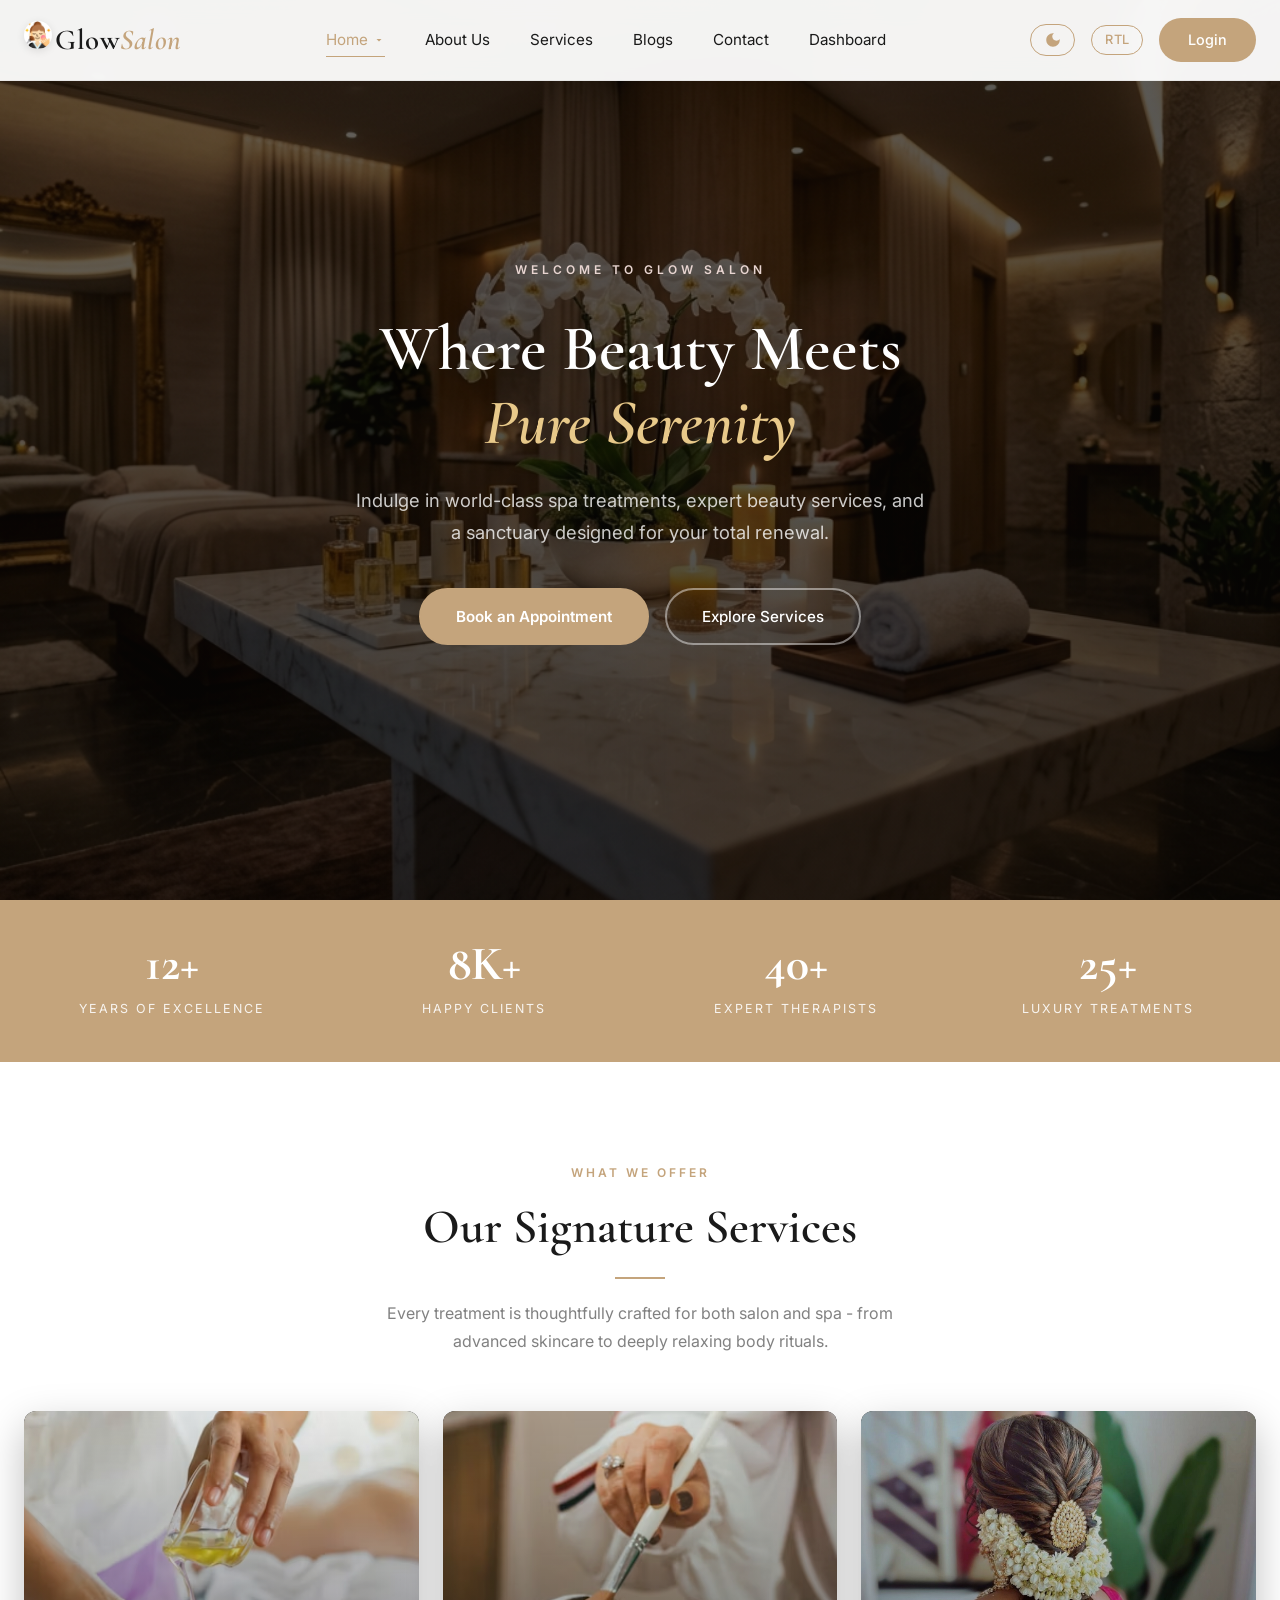
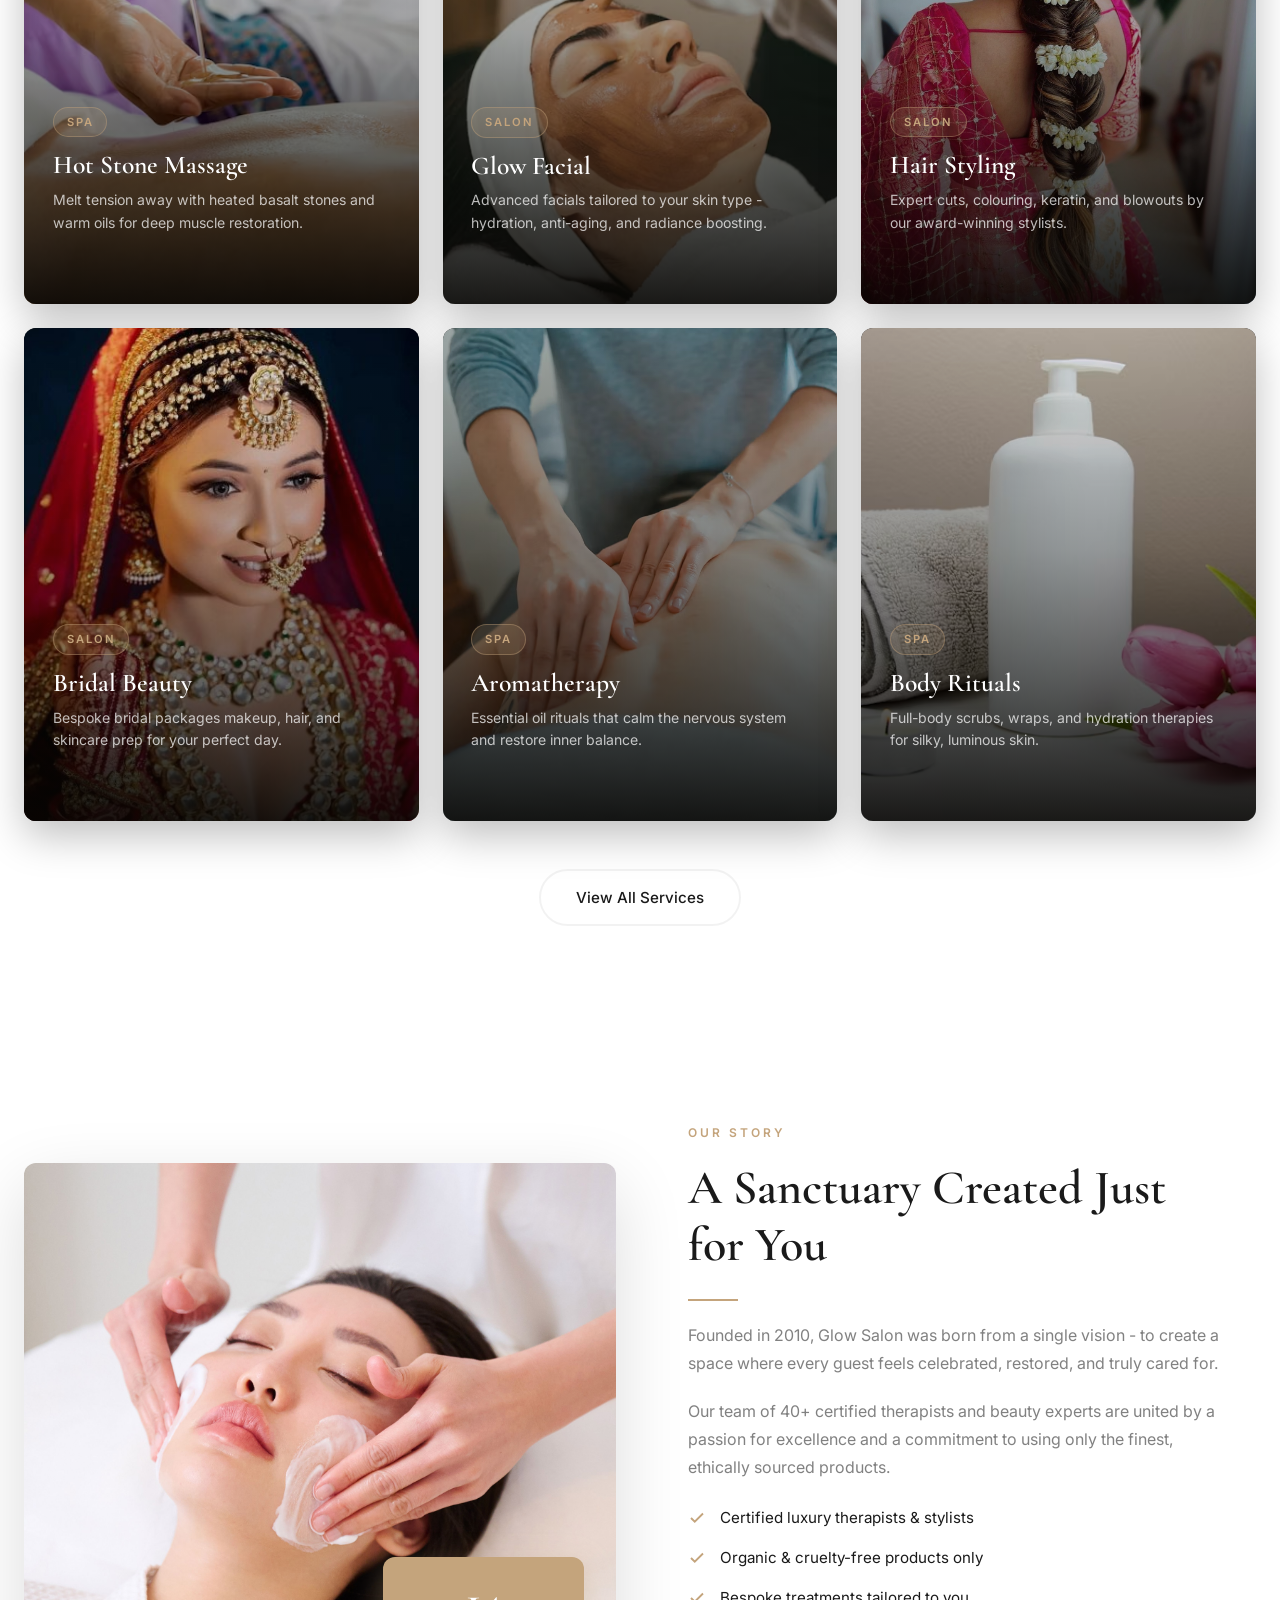
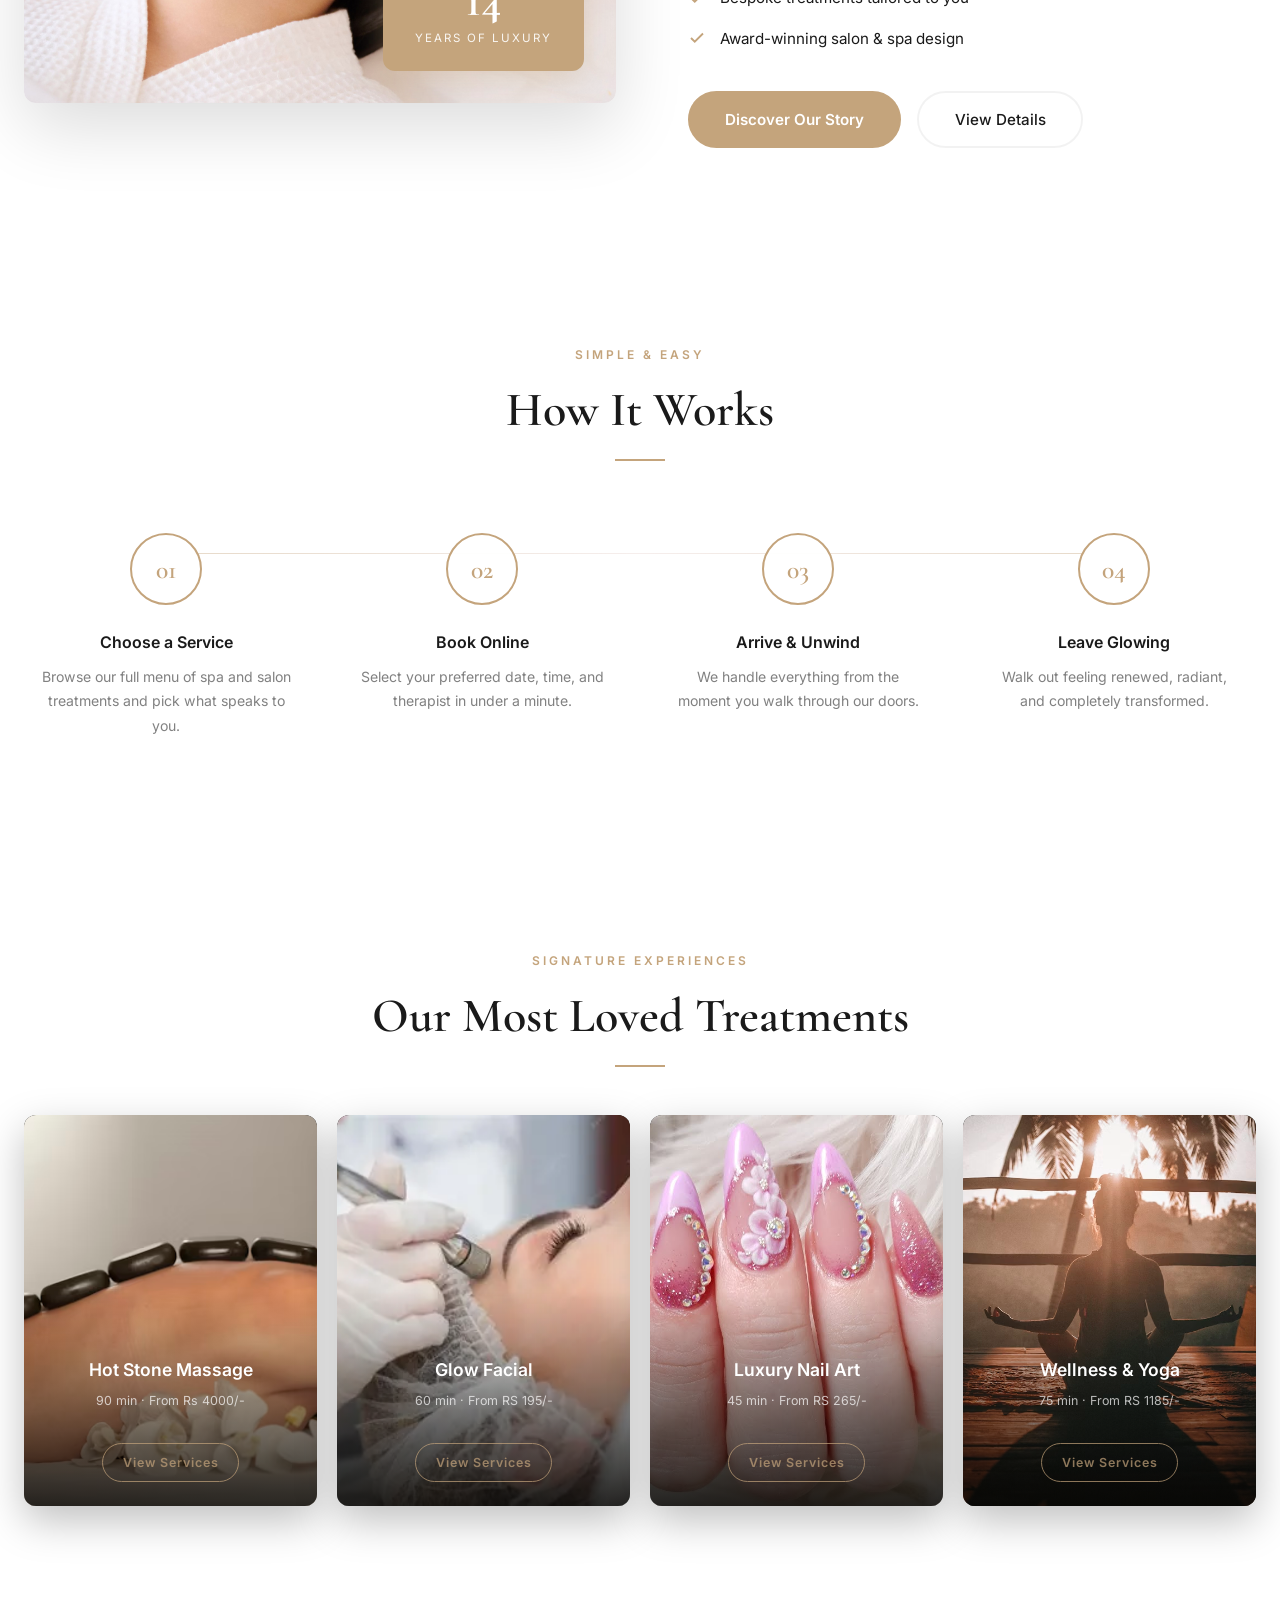
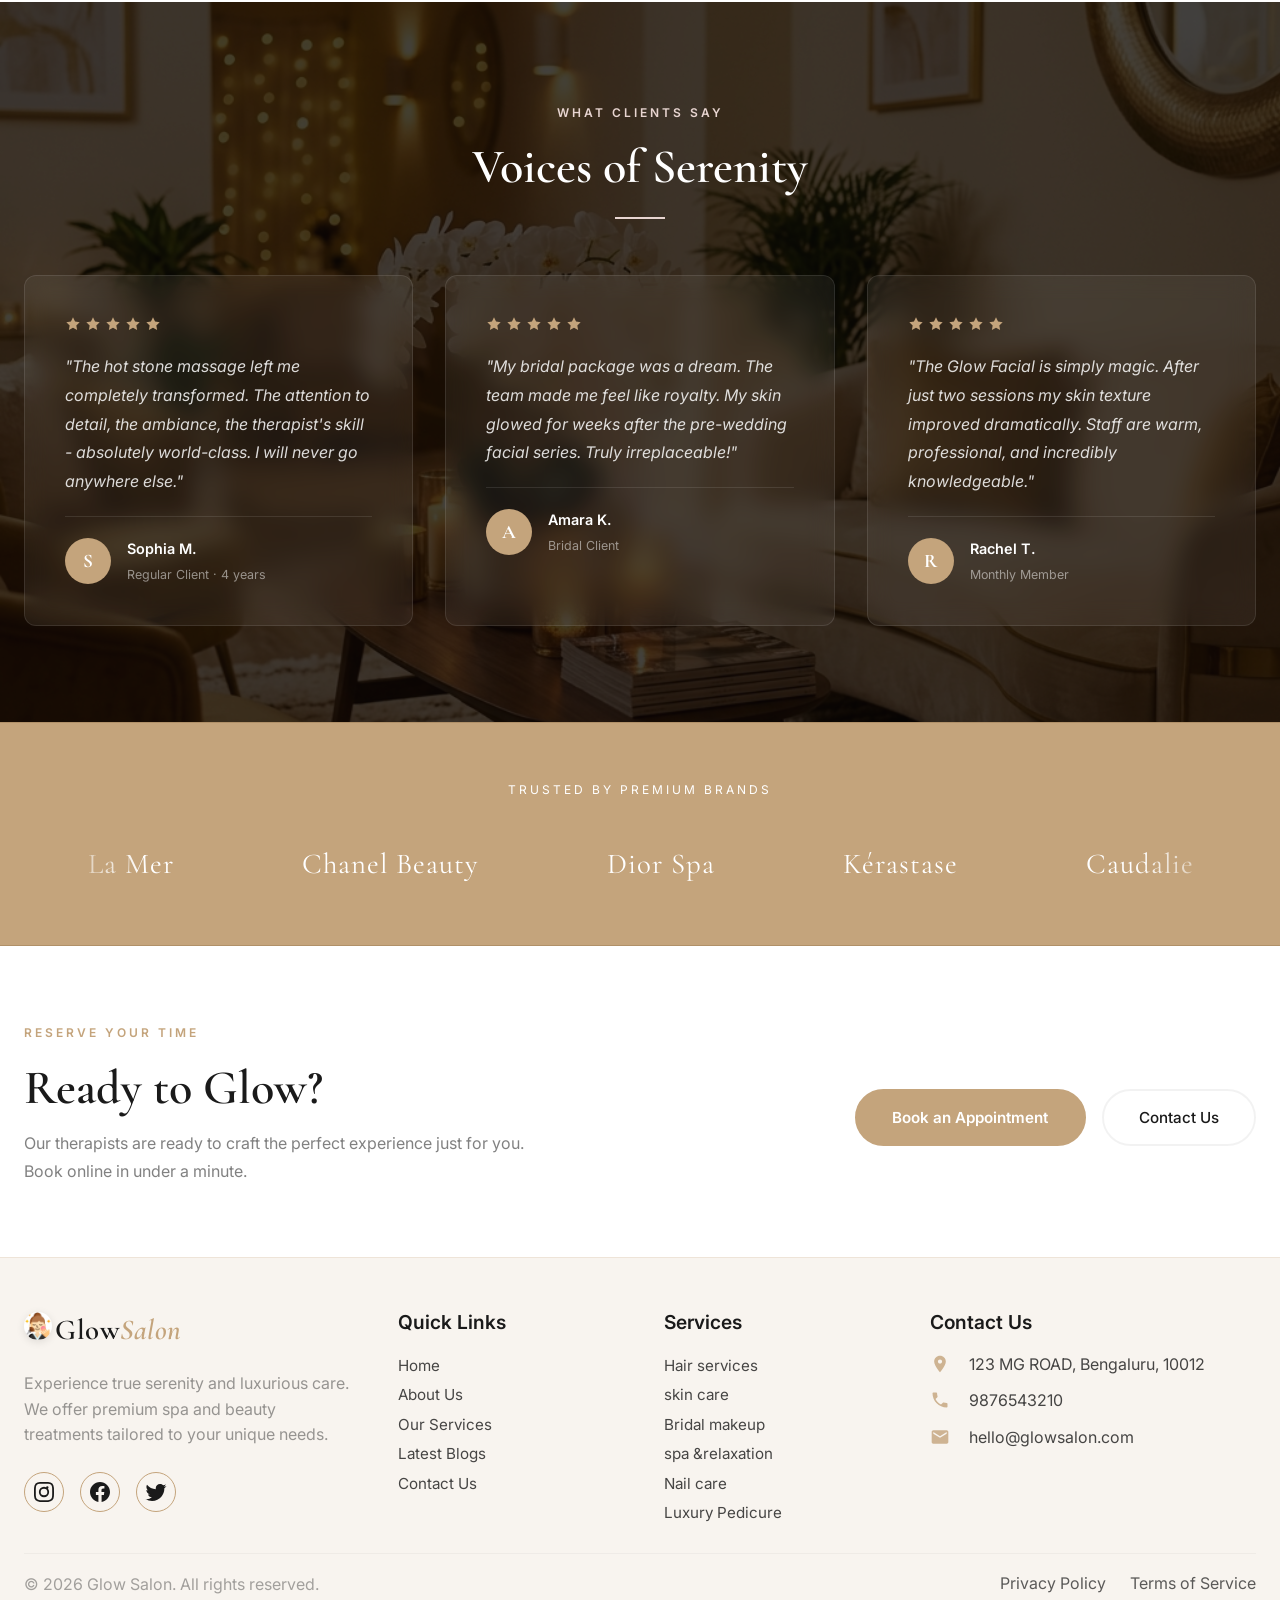
==== commit b7d2c321: "updated files" ====
--- a/index.html
+++ b/index.html
@@ -1,4 +1,4 @@
-﻿<!DOCTYPE html>
+<!DOCTYPE html>
 <html lang="en" dir="ltr">
 <head>
     <meta charset="UTF-8">
@@ -327,14 +327,14 @@
                         <span class="trust-logo">La Mer</span>
                         <span class="trust-logo">Chanel Beauty</span>
                         <span class="trust-logo">Dior Spa</span>
-                        <span class="trust-logo">KÃƒÆ’Ã‚Â©rastase</span>
+                        <span class="trust-logo">Kérastase</span>
                         <span class="trust-logo">Caudalie</span>
                         <span class="trust-logo">Sisley Paris</span>
                         
                         <span class="trust-logo">La Mer</span>
                         <span class="trust-logo">Chanel Beauty</span>
                         <span class="trust-logo">Dior Spa</span>
-                        <span class="trust-logo">KÃƒÆ’Ã‚Â©rastase</span>
+                        <span class="trust-logo">Kérastase</span>
                         <span class="trust-logo">Caudalie</span>
                         <span class="trust-logo">Sisley Paris</span>
                     </div>
--- a/css/global.css
+++ b/css/global.css
@@ -50,6 +50,14 @@
     object-fit: cover;
 }
 
+/* Global Logo Fix: Make the square logo a neat circle with a white background so it remains visible and looks good in dark mode */
+img[src*="makeup-black-dress.png"] {
+    border-radius: 50%;
+    background-color: #fff;
+    box-shadow: 0 2px 8px rgba(0,0,0,0.1);
+    mix-blend-mode: normal !important;
+}
+
 a {
     color: var(--color-primary);
     text-decoration: none;
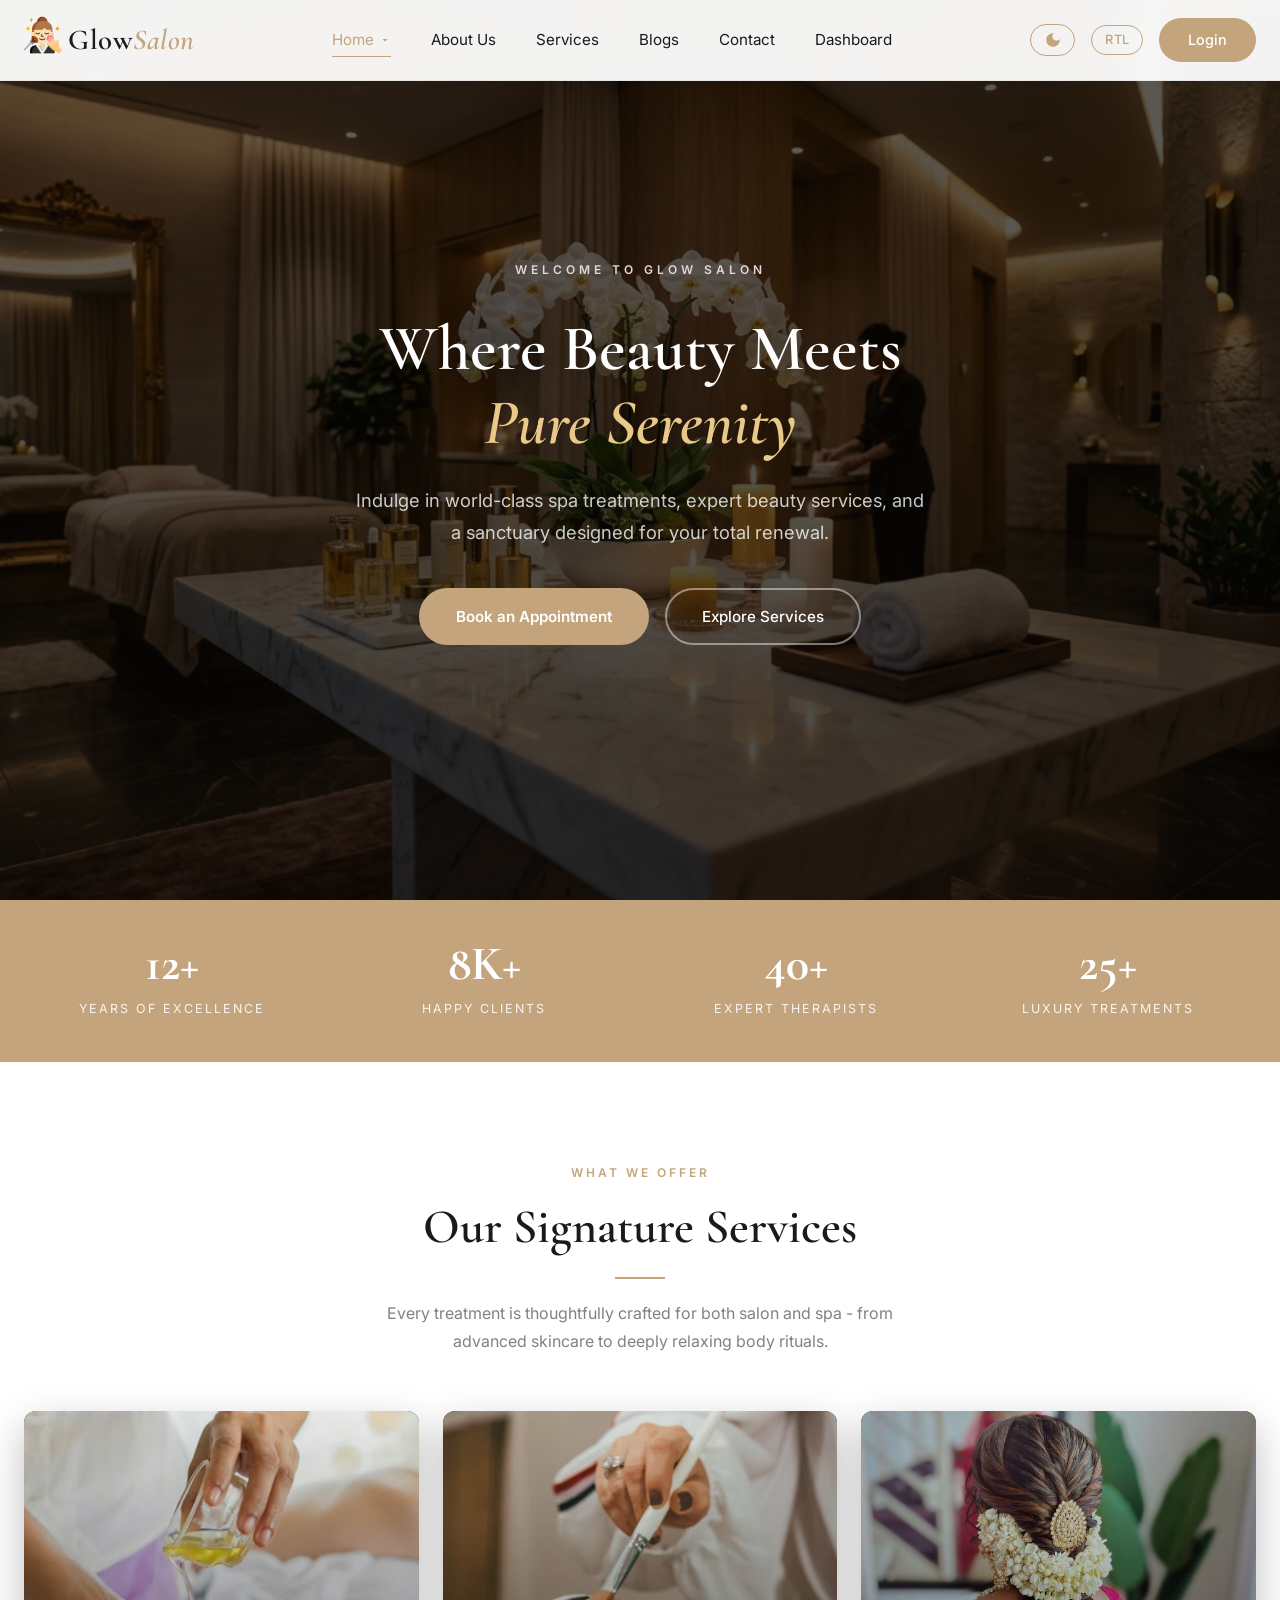
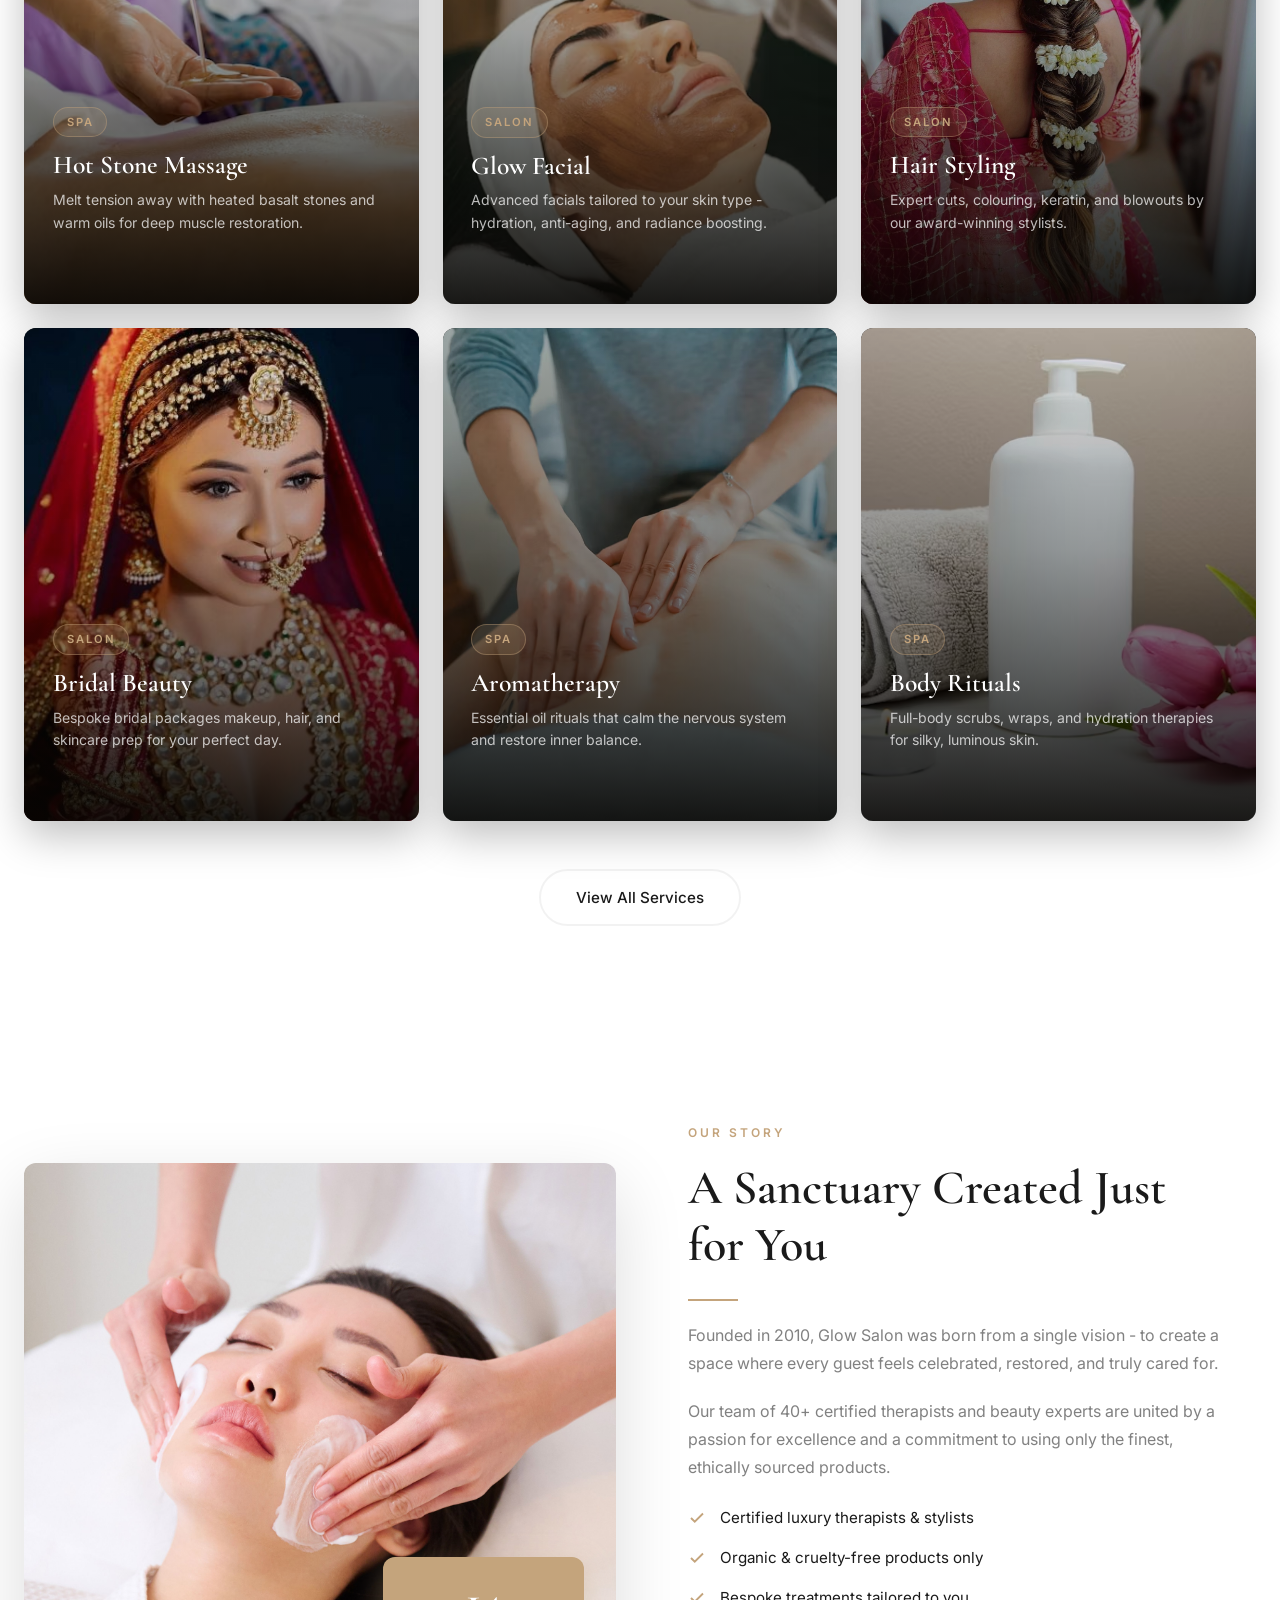
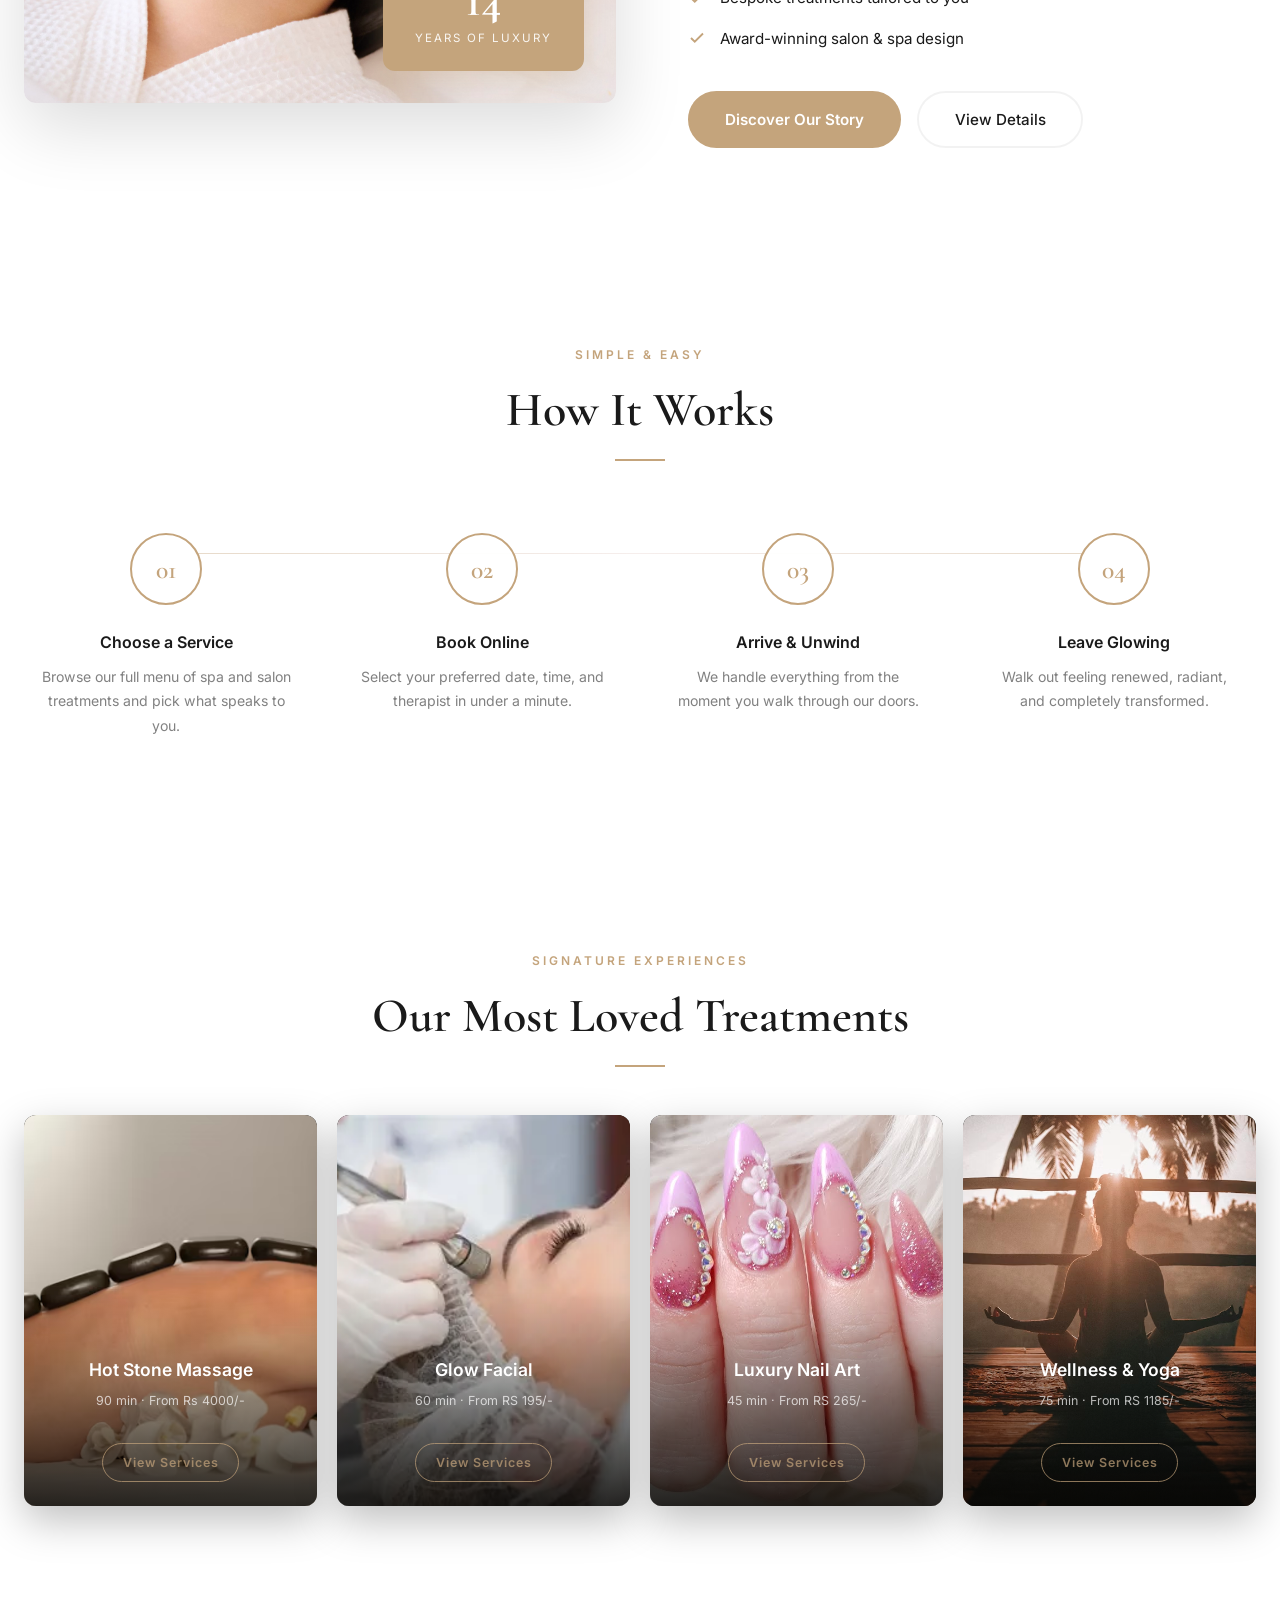
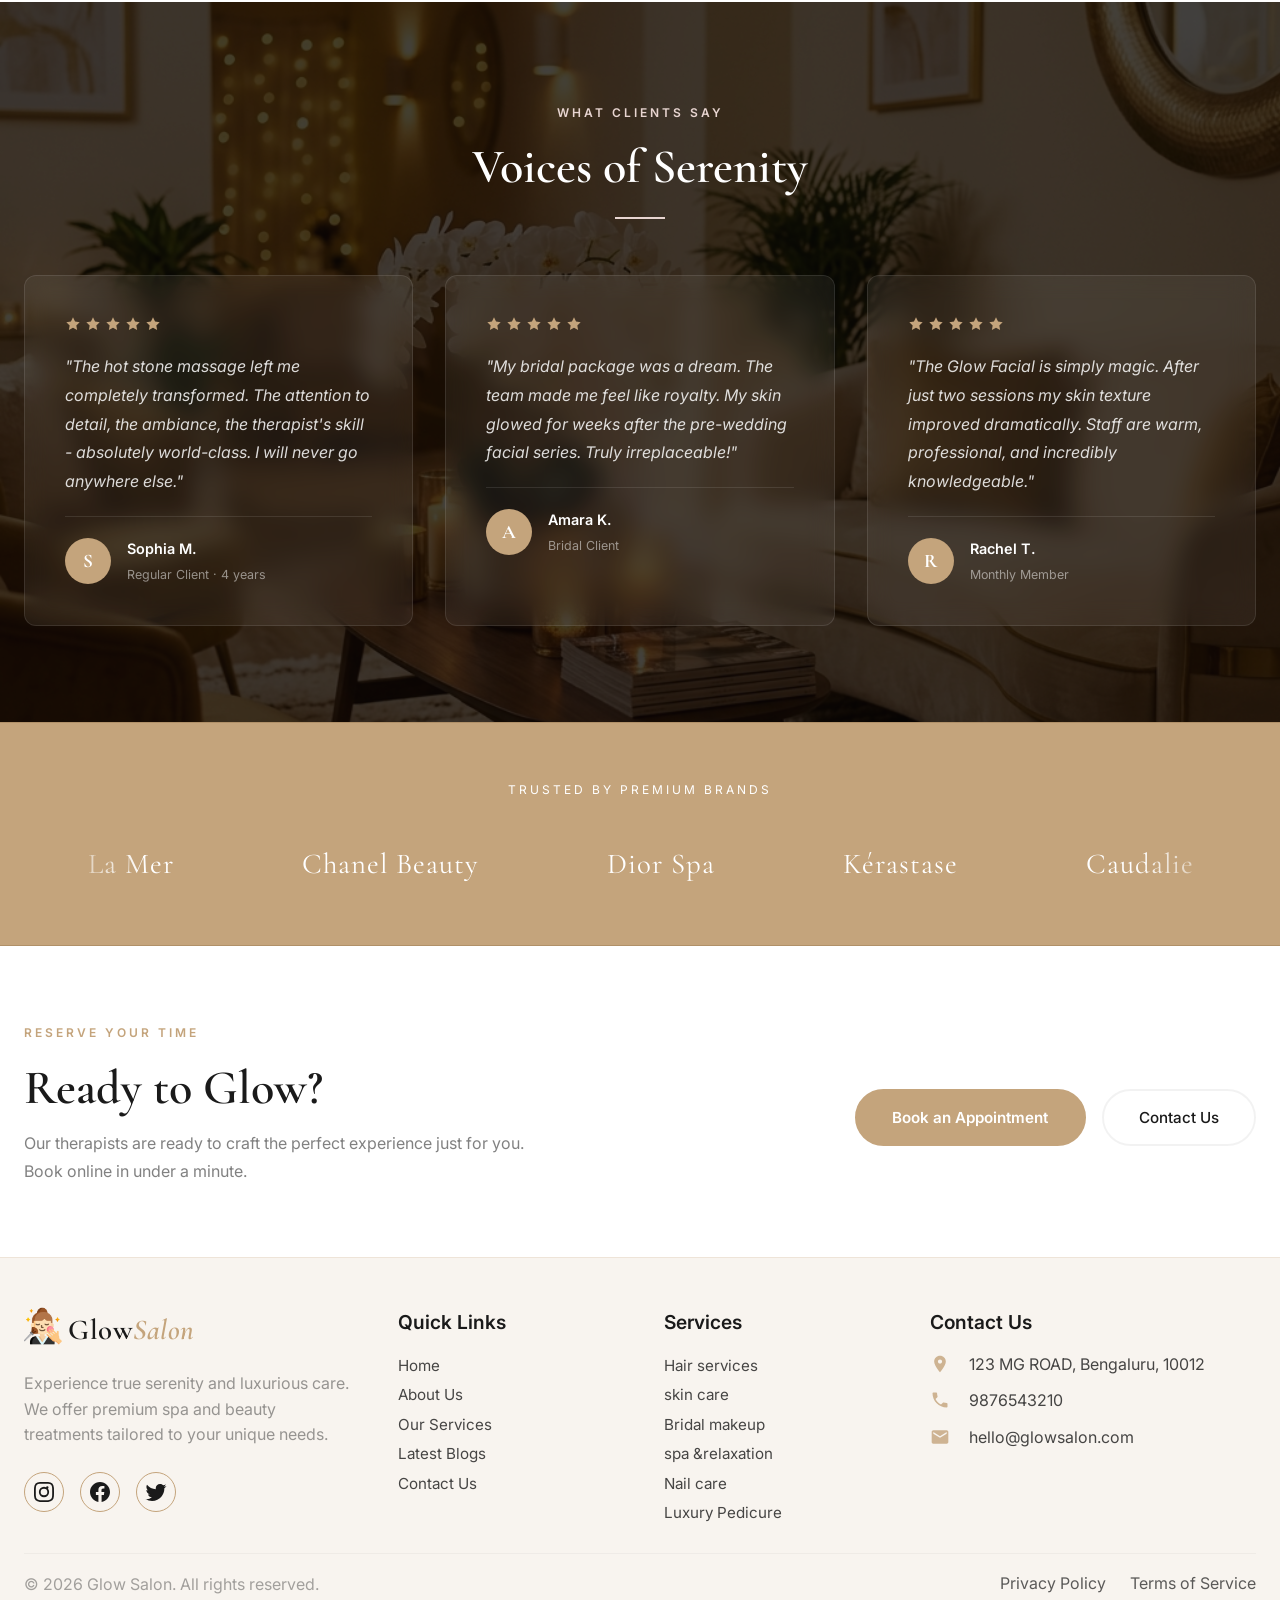
==== commit f9725b30: "updated files" ====
--- a/index.html
+++ b/index.html
@@ -8,7 +8,7 @@
 
     
     
-<link rel="icon" type="image/png" href="images/makeup-black-dress.png">
+<link rel="icon" type="image/png" href="images/beauty-logo.png">
     
     <link rel="preconnect" href="https://fonts.googleapis.com">
     <link href="https://fonts.googleapis.com/css2?family=Cormorant+Garamond:ital,wght@0,500;0,600;0,700;1,500&family=Inter:wght@300;400;500;600&display=swap" rel="stylesheet">
--- a/css/navbar.css
+++ b/css/navbar.css
@@ -382,11 +382,6 @@
     .luxe-logo {
         font-size: 1.5rem;
     }
-    .luxe-logo img {
-        width: 24px !important;
-        height: 24px !important;
-        transform: translateY(-2px) !important;
-    }
     .luxe-nav-actions {
         gap: 0.5rem;
     }
--- a/css/global.css
+++ b/css/global.css
@@ -50,12 +50,34 @@
     object-fit: cover;
 }
 
-/* Global Logo Fix: Make the square logo a neat circle with a white background so it remains visible and looks good in dark mode */
-img[src*="makeup-black-dress.png"] {
-    border-radius: 50%;
-    background-color: #fff;
-    box-shadow: 0 2px 8px rgba(0,0,0,0.1);
-    mix-blend-mode: normal !important;
+/* Global responsive logo styling */
+.luxe-logo img,
+.auth-brand img,
+.dash-logo img {
+    width: 38px !important;
+    height: 38px !important;
+    margin-right: 0.4rem !important;
+    transform: translateY(-5px) !important;
+    object-fit: contain !important;
+    display: inline-block !important;
+}
+
+@media (max-width: 768px) {
+    .luxe-logo img,
+    .auth-brand img,
+    .dash-logo img {
+        width: 32px !important;
+        height: 32px !important;
+    }
+}
+
+@media (max-width: 480px) {
+    .luxe-logo img,
+    .auth-brand img,
+    .dash-logo img {
+        width: 28px !important;
+        height: 28px !important;
+    }
 }
 
 a {
